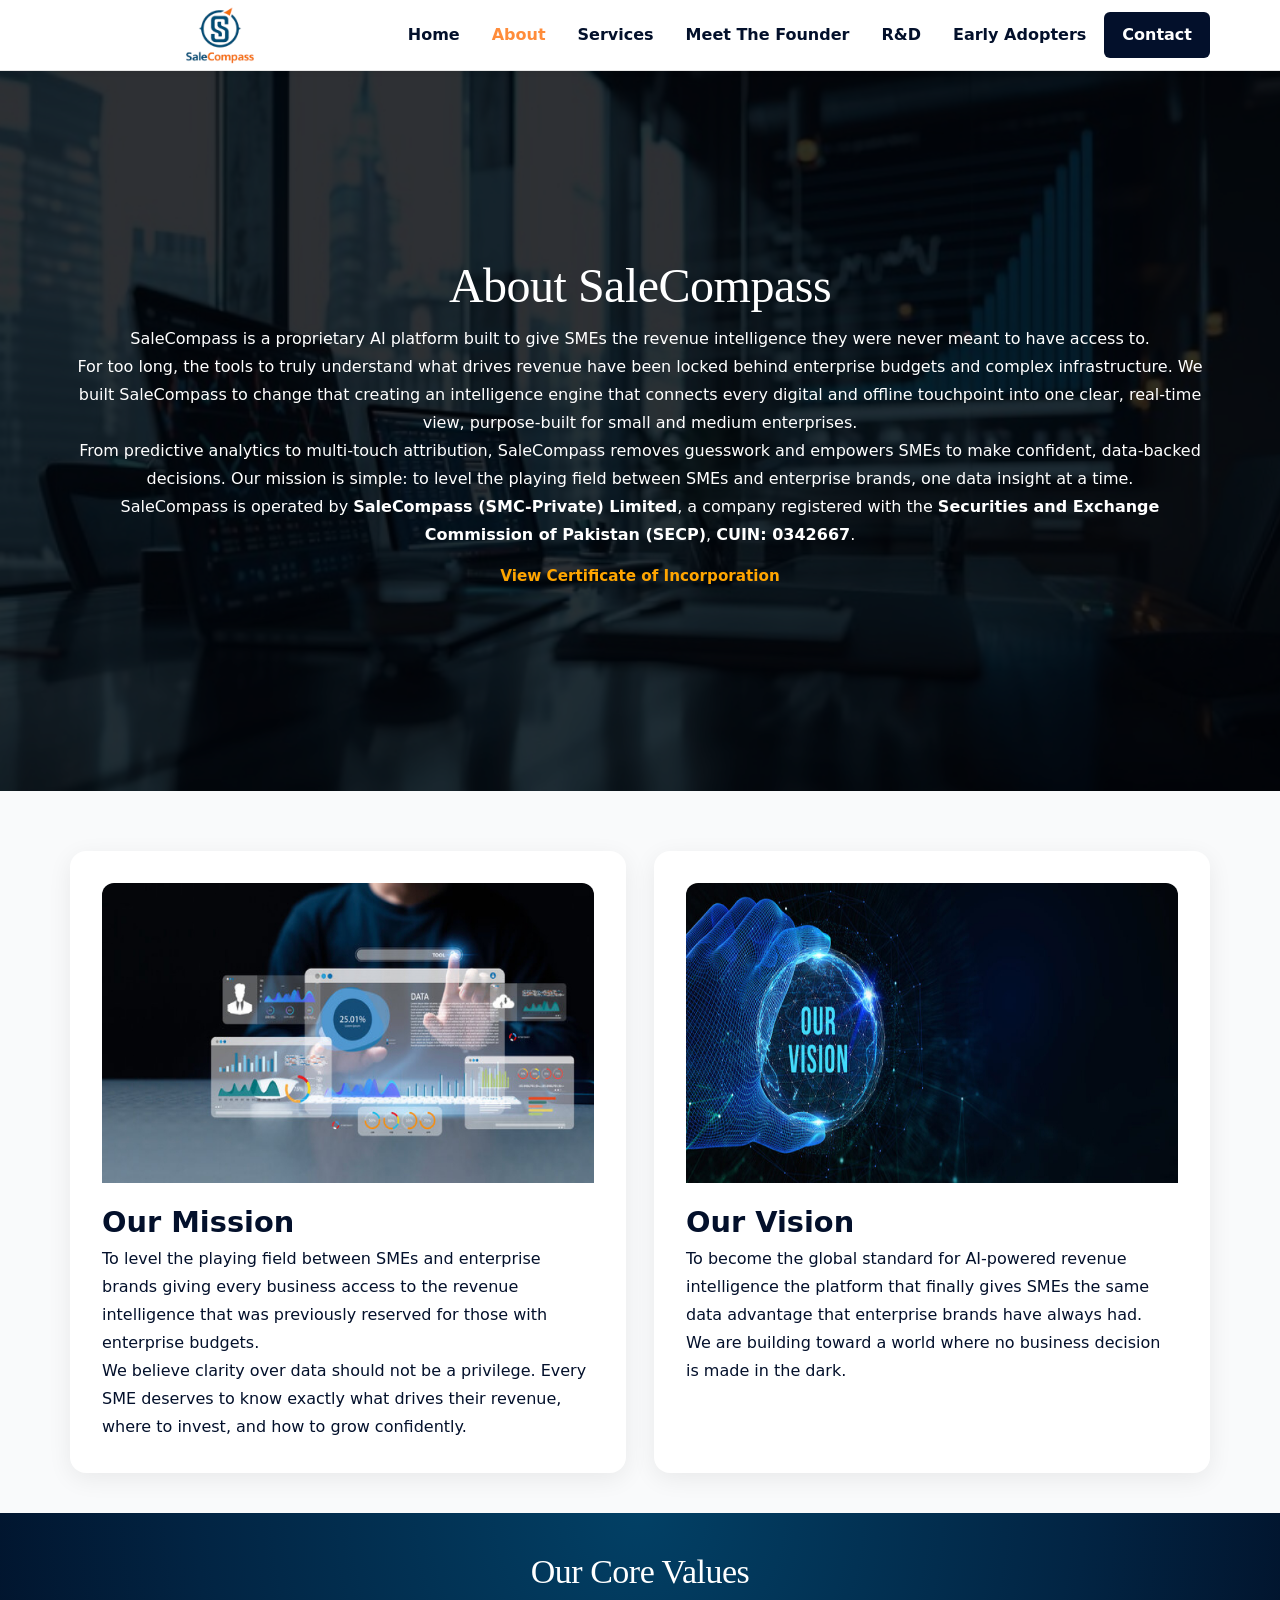
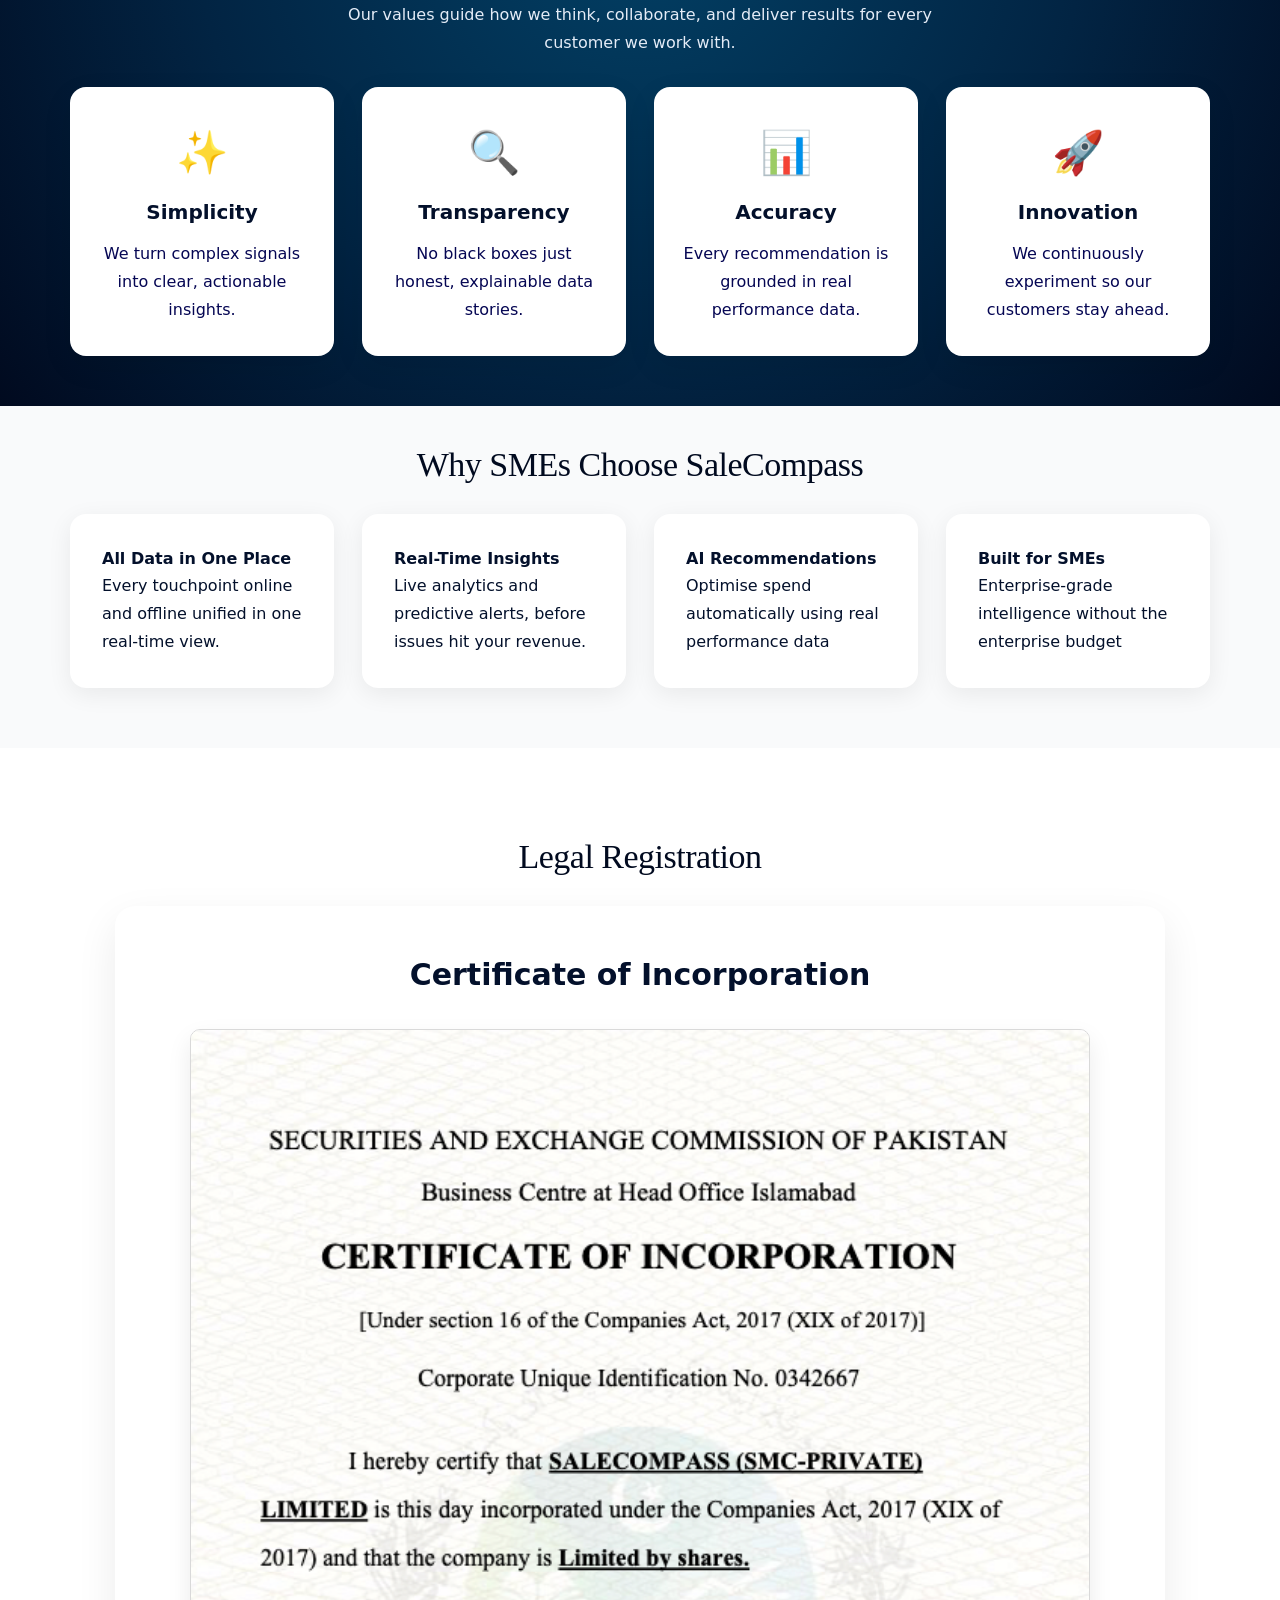
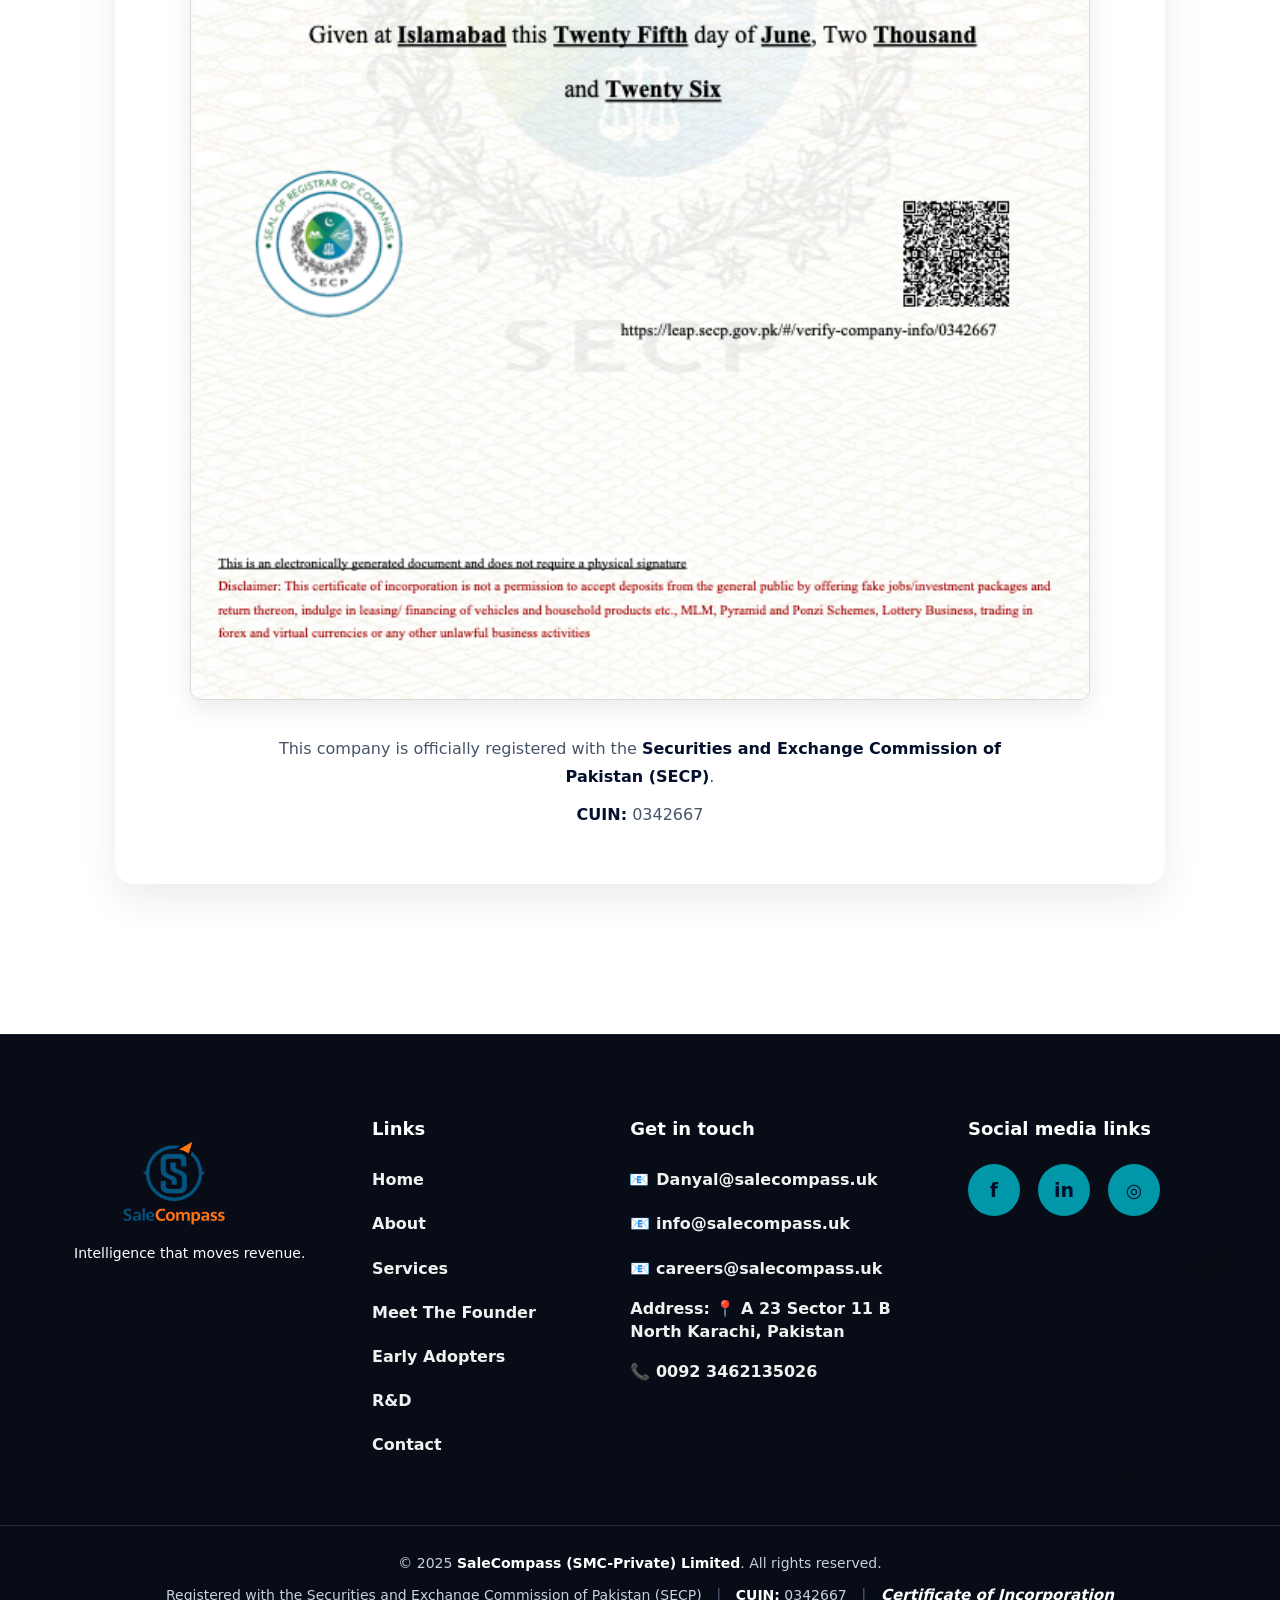
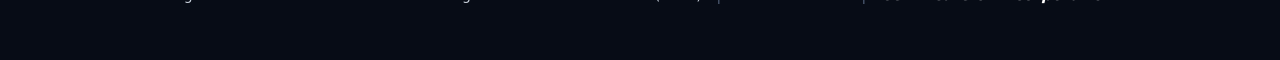
==== about.html @ 8de41f3c "Update about.html" ====
<!doctype html>
<html lang="en">
<head>
  <meta charset="utf-8" />
  <meta name="viewport" content="width=device-width, initial-scale=1" />
  <title>About | SaleCompass</title>
  <link rel="icon" type="image/png" href="assets/img/logo.png">
  <link rel="stylesheet" href="assets/styles.css" />

  <style>
    body { overflow-x: hidden; background:white; }
    img { max-width:100%; display:block; }

    .container {
      max-width:1180px;
      margin:auto;
      padding:0 20px;
      box-sizing: border-box;
    }
    /* Reduce space above the mission and vision boxes on desktop */
.mission-vision-section {
  margin-top: 20px; /* Reduced margin */
}

.mission-vision-section .mission-box, 
.mission-vision-section .vision-box {
  padding-top: 10px; /* Adjust padding to reduce extra space */
}

/* On mobile (max-width: 768px) */
@media (max-width: 768px) {
  .mission-box {
    margin-top: 10px; /* Reduce space above mission box only on mobile */
  }
}


    /* =============================== HEADER =============================== */
    .site-header {
      padding:10px 0 !important;
      background:white;
      box-shadow:0 2px 6px rgba(0,0,0,0.05);
    }
    .logo img {
      height: 85px;
      width: auto;
      object-fit: contain;
      display: block;
      padding-top: 10%;
    }
    .site-header .nav {
      height: 50px;
      overflow: visible !important;
      align-items: center;
    }

    .nav {
      display:flex;
      justify-content:space-between;
      align-items:center;
    }

    .logo img {
      height:85px;
      object-fit:contain;
    }

    nav.menu a {
      padding:8px 14px;
      border-radius:6px;
      transition:.25s ease;
    }
    nav.menu a:hover {
      background:#ff8c3a;
      color:white !important;
    }

    nav.menu a.active {
      font-weight:700;
      color:#ff8c3a !important;
    }

    nav.menu a.btn.primary {
      background:#03102b;
      color:white !important;
      padding:10px 18px;
      border-radius:6px;
    }
    nav.menu a.btn.primary:hover {
      background:#ff8c3a !important;
    }

    /* =============================== HERO =============================== */
    .about-hero {
      position:relative;
      background:url("assets/img/about-bg.png") center/cover no-repeat;
      min-height:420px;
      display:flex;
      align-items:center;
      justify-content:center;
      text-align:center;
      color:white;
      height: 500px;
       height: 80vh;
    }

    .about-hero::before {
      content:"";
      position:absolute;
      inset:0;
      background:rgba(1,3,8,0.82);
    }

    .about-hero .container {
      position:relative;
      z-index:2;
    }

    .about-hero h1 {
      font-size:48px;
      font-weight:800;
      margin-bottom:12px;
      color:white !important;
    }

    .hero-subtext {
      font-size:20px;
      max-width:760px;
      margin:0 auto;
      line-height:1.6;
      color:white !important;
    }

    /* =============================== ABOUT - TWO COLUMN =============================== */
    .about-section {
      padding:80px 0;
     background:#010f23;
       color: #e4ecf7
    }

    .about-flex {
      display:flex;
      align-items:center;
      gap:40px;
    }

    .about-card {
      flex:0 0 48%;
     background:rgb(6, 1, 29);
      padding:32px;
      border-radius:16px;
      box-shadow:0 6px 25px rgba(0,0,0,0.07);
    }

    .about-photo {
      flex:0 0 52%;
    }
    .about-photo img {
      width:85%;
      margin:auto;
      border-radius:16px;
      box-shadow:0 6px 25px rgba(0,0,0,0.08);
    }

    @media(max-width:900px) {
      .about-flex {
        flex-direction:column;
        text-align:center;
      }
      .about-card, .about-photo {
        flex:100%;
      }
      .about-photo img {
        width:100%;
      }
    }

    /* =============================== GRID SECTIONS =============================== */
    .mv-section {
      padding:60px 0 40px;      /* bottom reduced to tighten space before Core Values */
      background:#f9fafb;
    }

    .values-section {
      padding:40px 0 50px;      /* reduced top spacing */
      background:radial-gradient(circle at top, #024065 0%, #022443 55%, #010a1f 100%);
      color:#ffffff;
    }

    .why-section {
      padding:40px 0 60px;      /* reduced top spacing */
      background:#f9fafb;
    }

    .mv-grid {
      display:grid;
      grid-template-columns:repeat(auto-fit,minmax(260px,1fr));
      gap:28px;
    }

    .mv-card {
      background:white;
      padding:32px;
      border-radius:16px;
      box-shadow:0 6px 25px rgba(0,0,0,0.07);
      transition:.3s ease;
      overflow:hidden;
    }

    .mv-card img {
      width:100%;
      border-radius:12px 12px 0 0;
      margin-bottom:16px;
      display:block;
      height:300px;
      width:600px

    }

    .mv-card:hover {
      transform:translateY(-6px);
      box-shadow:0 12px 30px rgba(0,0,0,0.12);
    }

    .center-title {
      font-size:34px;
      font-weight:800;
      text-align:center;
      color:#010a1f;
      margin-bottom:30px;
    }

    /* Core Values heading like screenshot */
    .values-section .center-title {
      color:#ffffff;
      margin-bottom:10px;
    }
    .values-subtitle {
      text-align:center;
      max-width:620px;
      margin:0 auto 30px;
      font-size:16px;
      line-height:1.6;
      color:#e4ecf7;
    }

    .values-grid, .why-grid {
      display:grid;
      grid-template-columns:repeat(4,1fr);
      gap:28px;
    }

    @media(max-width:1024px) {
      .values-grid, .why-grid { grid-template-columns:repeat(2,1fr); }
    }
    @media(max-width:600px) {
      .values-grid, .why-grid { grid-template-columns:1fr; }
    }

    .value-card,
    .why-card {
      border-radius:16px;
      padding:32px;
      box-shadow:0 6px 25px rgba(0,0,0,0.07);
      transition:0.3s ease;
    }

   /* ======================= CORE VALUES IMPROVEMENTS ======================= */
.value-card {
  background: #ffffff;
  text-align: center;
  border-radius: 16px;
  padding: 32px 24px;
  box-shadow: 0 10px 30px rgba(0, 0, 0, 0.08);
  transition: all 0.35s ease;
  cursor: default;
}

.value-card > div:first-child {
  font-size: 42px;
  margin-bottom: 10px;
}

.value-card h4 {
  font-size: 20px;
  margin-bottom: 12px;
  color: #03102b;
  font-weight: 700;
}

.value-card p {
  font-size: 15px;
  color: #050653;
  line-height: 1.6;
  margin: 0;
  opacity: 1; /* text now fully visible */
}

/* Hover effect similar to Salesloft style */
.value-card:hover {
  transform: translateY(-6px);
  background: linear-gradient(135deg, #ad6303 0%, #08012e 100%);
  box-shadow: 0 14px 35px rgba(0, 0, 0, 0.15);
}

.value-card:hover h4,
.value-card:hover p,
.value-card:hover div:first-child {
  color: #ffffff !important;
  opacity: 1 !important;
}

    /* ======================= WHY SECTION GRADIENT EFFECT ======================= */
    .why-card {
      background:white;
    }
    .why-card:hover {
      background:linear-gradient(135deg, #ad6303 0%,#08012e 100%);
      color:white !important;
      transform:translateY(-6px);
      box-shadow:0 12px 30px rgba(0,0,0,0.18);
    }
    .why-card:hover h4,
    .why-card:hover p {
      color:white !important;
    }

    /* ======================= FOOTER ======================= */
   @media (max-width: 768px) {

  /* Stack footer content */
  .footer-grid {
    display: flex !important;
    flex-direction: column !important;
    text-align: center !important;
    gap: 32px !important;
  }

  /* Center logo */
  .footer-grid .logo-img {
    margin: 0 auto !important;
  }

  /* Center small tagline */
  .footer-description {
    margin: 10px auto !important;
    text-align: center !important;
    max-width: 90% !important;
  }

  /* Center all sections */
  .footer-grid div {
    width: 100% !important;
    text-align: center !important;
  }

  /* Footer links vertical */
  .footer-links {
    text-align: center !important;
  }
  .footer-links li a {
    font-size: 18px !important;
    padding: 6px 0 !important;
  }

  /* “Get in touch” section */
  .footer-grid div:last-child ul li {
    font-size: 18px !important;
  }

  /* Hide huge watermark */
  .footer-watermark {
    display: none !important;
  }
}

   
    .logo-img {
      height: 120px !important;
      width: auto;
      object-fit: contain;
      display: block;
      margin-bottom: 6px;
    }
    /* === FIX FOOTER TAGLINE POSITION UNDER LOGO === */

    



   
    
    .logo img {
      height: 85px;
      width: auto;
      object-fit: contain;
      display: block;
      padding-top: 10%;
    }
    .site-header .nav {
      height: 50px;
      overflow: visible !important;
      align-items: center;
    }

    
    .logo img {
      height: 85px;
      width: auto;
      object-fit: contain;
      display: block;
      padding-top: 10%;
    }
    .site-header .nav {
      height: 50px;
      overflow: visible !important;
      align-items: center;
    }

    

    .tiny { text-align:center; color:#ff8c3a; margin-top:20px; }

    /* =============================== MOBILE & TABLET FIXES =============================== */
    @media (max-width: 900px) {
      .container {
        width: 100% !important;
        max-width: 100% !important;
        padding: 0 16px;
        margin-left: auto !important;
        margin-right: auto !important;
      }

      .site-header .nav {
        gap: 12px;
      }

      .hero {
        height: auto;
        min-height: 80vh;
        padding: 80px 0 40px;
        background-position: center;
      }

      .hero-content h1 {
        font-size: 30px;
      }

      .hero-content p {
        font-size: 16px;
      }

      .ps-grid {
        padding: 40px 0;
      }

      .ps-row-2 {
        grid-template-columns: 1fr;
      }

      .features-grid {
        grid-template-columns: 1fr;
        padding-bottom: 50px;
      }

      .who-grid {
        grid-template-columns:1fr;
      }

      .client-track {
        gap:40px;
      }

      .footer-watermark {
        position: relative;
        display: block;
        margin: 30px auto 0;
        height: 140px;
        opacity: 0.15;
      }
    }

    @media (max-width: 600px) {
      .hero-content h1 {
        font-size: 26px;
      }
      .hero-content p {
        font-size: 15px;
      }
      .hero-cta {
        flex-direction: column;
      }
      .hero-cta .btn {
        width: 100%;
        max-width: 260px;
        margin: 0 auto;
      }
    } 

    /* =============================== MOBILE FIXES =============================== */
    @media (max-width: 900px) {
      .container {
        width: 94% !important;
        margin: 0 auto !important;
        padding: 0 14px !important;
        overflow-x: hidden;
      }
      body {
        overflow-x: hidden !important;
      }
    }
    /* ===== GLOBAL FOOTER FIX FOR ALL PAGES ===== */

.site-footer {
  background: #070c16 !important;
  color: #ffffff !important;
  padding: 80px 0 45px !important;
  position: relative !important;
  overflow: hidden !important;
}

.site-footer .container {
  max-width: 1180px !important;
  margin: 0 auto !important;
  padding: 0 24px !important;
}

.footer-four-col,
.footer-grid,
.footer-fixed-grid {
  display: grid !important;
  grid-template-columns: 1.2fr 1fr 1.4fr 1.2fr !important;
  gap: 60px !important;
  align-items: start !important;
}

.site-footer h4 {
  color: #ffffff !important;
  font-size: 18px !important;
  font-weight: 800 !important;
  margin-bottom: 20px !important;
}

.logo-img {
  height: 95px !important;
  width: auto !important;
  margin-bottom: 18px !important;
}

.footer-description {
  color: #ffffff !important;
  font-size: 14px !important;
  line-height: 1.5 !important;
  margin: 0 !important;
  max-width: 260px !important;
}

.footer-links {
  list-style: none !important;
  padding: 0 !important;
  margin: 0 !important;
  display: flex !important;
  flex-direction: column !important;
  gap: 13px !important;
}

.footer-links li,
.footer-links a,
.footer-links span {
  color: #f1f1f1 !important;
  font-size: 16px !important;
  font-weight: 600 !important;
  line-height: 1.45 !important;
  text-decoration: none !important;
}

.footer-links a:hover {
  color: #ff8c3a !important;
}

.footer-social-col {
  text-align: left !important;
}

.footer-social-icons {
  display: flex !important;
  align-items: center !important;
  gap: 18px !important;
  margin-top: 18px !important;
}

.footer-social-icons a {
  width: 52px !important;
  height: 52px !important;
  border-radius: 50% !important;
  background: #0097a9 !important;
  color: #03102b !important;
  display: flex !important;
  align-items: center !important;
  justify-content: center !important;
  text-decoration: none !important;
  font-size: 19px !important;
  font-weight: 900 !important;
  transition: all 0.25s ease !important;
}

.footer-social-icons a:hover {
  background: #00bcd4 !important;
  transform: translateY(-3px) !important;
}

.footer-watermark {
  position: absolute !important;
  right: -20px !important;
  top: 50% !important;
  transform: translateY(-50%) !important;
  height: 260px !important;
  opacity: 0.06 !important;
  pointer-events: none !important;
}

.tiny {
  display: block !important;
  width: 100% !important;
  text-align: center !important;
  color: #ff8c3a !important;
  font-size: 16px !important;
  font-weight: 600 !important;
  margin: 55px auto 0 !important;
  padding-top: 25px !important;
  border-top: 1px solid rgba(255,255,255,0.08) !important;
}

/* Tablet */
@media (max-width: 1100px) {
  .footer-four-col,
  .footer-grid,
  .footer-fixed-grid {
    grid-template-columns: 1fr 1fr !important;
    gap: 45px !important;
  }
}

/* Mobile */
@media (max-width: 768px) {
  .site-footer {
    padding: 60px 0 35px !important;
  }

  .footer-four-col,
  .footer-grid,
  .footer-fixed-grid {
    grid-template-columns: 1fr !important;
    gap: 38px !important;
    text-align: center !important;
  }

  .footer-description {
    margin: 0 auto !important;
  }

  .footer-links {
    align-items: center !important;
  }

  .footer-social-col {
    text-align: center !important;
  }

  .footer-social-icons {
    justify-content: center !important;
  }

  .footer-watermark {
    display: none !important;
  }
}
    
/* ===== GLOBAL NAVBAR STYLE SAME AS INDEX PAGE ===== */

.site-header {
  padding: 10px 0 !important;
  background: #ffffff !important;
  box-shadow: 0 2px 6px rgba(0,0,0,0.05) !important;
  position: sticky !important;
  top: 0 !important;
  z-index: 999 !important;
}

.site-header .container {
  max-width: 1180px !important;
  margin: 0 auto !important;
  padding: 0 20px !important;
}

.site-header .nav,
.nav {
  display: flex !important;
  justify-content: space-between !important;
  align-items: center !important;
  height: 50px !important;
  overflow: visible !important;
}

.logo img {
  height: 85px !important;
  width: auto !important;
  object-fit: contain !important;
  display: block !important;
  padding-top: 10% !important;
}

nav.menu {
  display: flex !important;
  align-items: center !important;
  gap: 4px !important;
}

nav.menu a {
  color: #03102b !important;
  text-decoration: none !important;
  padding: 8px 14px !important;
  border-radius: 6px !important;
  font-size: 16px !important;
  font-weight: 600 !important;
  transition: 0.25s ease !important;
}

nav.menu a:hover {
  background: #ff8c3a !important;
  color: #ffffff !important;
}

nav.menu a.active {
  color: #ff8c3a !important;
  font-weight: 700 !important;
  background: transparent !important;
}

nav.menu a.active:hover {
  background: #ff8c3a !important;
  color: #ffffff !important;
}

nav.menu a.btn,
nav.menu a.btn.primary {
  background: #03102b !important;
  color: #ffffff !important;
  padding: 10px 18px !important;
  border-radius: 6px !important;
  font-weight: 700 !important;
}

nav.menu a.btn:hover,
nav.menu a.btn.primary:hover {
  background: #ff8c3a !important;
  color: #ffffff !important;
}

.menu-toggle {
  display: none !important;
  background: none !important;
  border: none !important;
  font-size: 24px !important;
  cursor: pointer !important;
  color: #03102b !important;
}

/* Mobile */
@media (max-width: 768px) {
  .menu-toggle {
    display: block !important;
  }

  nav.menu {
    display: none !important;
    flex-direction: column !important;
    align-items: center !important;
    gap: 8px !important;
    position: absolute !important;
    top: 70px !important;
    left: 0 !important;
    right: 0 !important;
    background: #ffffff !important;
    padding: 18px !important;
    box-shadow: 0 10px 30px rgba(0,0,0,0.12) !important;
    z-index: 998 !important;
  }

  nav.menu.open {
    display: flex !important;
  }

  nav.menu a {
    width: 100% !important;
    text-align: center !important;
  }
}
.site-footer .footer-links li a {
  display: inline-flex !important;
  align-items: center !important;
  gap: 8px !important;
}

.footer-contact-icon {
  display: inline-flex !important;
  align-items: center !important;
  justify-content: center !important;
  width: 18px !important;
  min-width: 18px !important;
}
.footer-description {
    margin-top: -18px !important;
    padding-top: 0 !important;
    line-height: 1.3 !important;
}

/* If still too low, reduce further */
.footer-grid > div:first-child {
    gap: 0 !important;
}

.logo-img {
    margin-bottom: -8px !important;
}
.logo-img {
  height: 150px !important;
  width: 200px !important;
  margin-bottom: 18px !important;
}

.footer-description {
  color: #ffffff !important;
  font-size: 14px !important;
  line-height: 1.5 !important;
  margin: 0 !important;
  max-width: 260px !important;
  margin-top:-40px !important;
}
.logo img {
  height: 130px !important;
  width: 300px !important;
  margin-bottom:20px !important;
}
nav.menu {
  display: flex !important;
  align-items: center !important;
  gap: 4px !important;
}

nav.menu a {
  color: #03102b !important;
  text-decoration: none !important;
  padding: 8px 14px !important;
  border-radius: 6px !important;
  font-size: 16px !important;
  font-weight: 600 !important;
  transition: 0.25s ease !important;
}

nav.menu a:hover {
  background: #ff8c3a !important;
  color: #ffffff !important;
}

nav.menu a.active {
  color: #ff8c3a !important;
  font-weight: 700 !important;
  background: transparent !important;
}

nav.menu a.active:hover {
  background: #ff8c3a !important;
  color: #ffffff !important;
}

nav.menu a.btn,
nav.menu a.btn.primary {
  background: #03102b !important;
  color: #ffffff !important;
  padding: 10px 18px !important;
  border-radius: 6px !important;
  font-weight: 700 !important;
}

nav.menu a.btn:hover,
nav.menu a.btn.primary:hover {
  background: #ff8c3a !important;
  color: #ffffff !important;
}
/* ===== FINAL MOBILE HEADER FIX ===== */

@media (max-width: 900px) {
  .site-header {
    padding: 10px 0 !important;
  }

  .site-header .nav {
    height: 76px !important;
    display: flex !important;
    justify-content: space-between !important;
    align-items: center !important;
    margin-left: 0 !important;
  }
  .logo img {
  height: 130px !important;
  width: 300px !important;
  margin-bottom:20px !important;
}

  .site-header .logo,
  .site-header .header-brand {
    margin-left: 12px !important;
    margin-right: auto !important;
    align-items: flex-start !important;
    text-align: left !important;
  }

  .site-header .logo img,
  .site-header .header-brand img {
    max-height: 58px !important;
    width: auto !important;
    margin: 0 !important;
    padding: 0 !important;
  }

  .header-tagline {
    font-size: 8px !important;
    margin-top: -4px !important;
    text-align: left !important;
  }

  .menu-toggle {
    display: block !important;
    visibility: visible !important;
    opacity: 1 !important;
    position: relative !important;
    z-index: 100000 !important;
    margin-left: auto !important;
    margin-right: 18px !important;
    background: transparent !important;
    color: #03102b !important;
    font-size: 30px !important;
    cursor: pointer !important;
  }

  .site-header nav.menu {
    display: none !important;
  }

  .site-header nav.menu.open {
    display: flex !important;
    flex-direction: column !important;
    position: absolute !important;
    top: 96px !important;
    left: 0 !important;
    right: 0 !important;
    background: #ffffff !important;
    padding: 22px 18px !important;
    gap: 18px !important;
    z-index: 99999 !important;
    box-shadow: 0 12px 28px rgba(0,0,0,0.12) !important;
  }
  .logo img {
  height: 150px !important;
  width: 600px !important;
  margin-bottom:20px !important;
}
}
/* Mobile logo size fix */

@media (max-width: 900px) {
  .site-header .logo img,
  .site-header .header-brand img {
    max-height: none !important;
    height: 85px !important;
    width: auto !important;
    margin: 0 !important;
    padding: 0 !important;
    object-fit: contain !important;
  }

  .site-header .logo,
  .site-header .header-brand {
    margin-left: 18px !important;
  }

  .site-header .nav {
    height: 65px !important;
  }

  .menu-toggle {
    margin-right: 24px !important;
  }
}
    @media (max-width: 768px) {
  .about-hero {
    min-height: auto !important;
    padding: 70px 20px 80px !important;
    background-position: center !important;
  }

  .about-hero h1 {
    font-size: 48px !important;
    line-height: 1.05 !important;
    margin-bottom: 24px !important;
    text-align: center !important;
  }

  .about-hero p {
    font-size: 17px !important;
    line-height: 1.55 !important;
    font-weight: 500 !important;
    max-width: 100% !important;
    text-align: center !important;
  }

  .about-hero .container {
    padding: 0 18px !important;
  }
}
@media (max-width: 768px) {
  .about-hero {
    min-height: auto !important;
    padding: 120px 20px 80px !important;
    background-position: center top !important;
  }

  .about-hero h1 {
    font-size: 42px !important;
    line-height: 1.1 !important;
    margin-bottom: 28px !important;
    text-align: center !important;
  }

  .about-hero p {
    font-size: 16px !important;
    line-height: 1.65 !important;
    font-weight: 500 !important;
    max-width: 100% !important;
    text-align: center !important;
  }

  .about-hero .container {
    padding-top: 40px !important;
  }
}
    /* ===== ABOUT PAGE MOBILE HERO FIX ===== */

@media (max-width: 768px) {
  .about-hero {
    height: auto !important;
    min-height: auto !important;
    padding: 70px 18px 80px !important;
    display: flex !important;
    align-items: center !important;
    background-position: center !important;
  }

  .about-hero .container {
    width: 100% !important;
    max-width: 100% !important;
    padding: 0 18px !important;
  }

  .about-hero h1 {
    font-size: 34px !important;
    line-height: 1.12 !important;
    margin: 0 0 18px !important;
    text-align: center !important;
  }

  .about-hero .hero-subtext,
  .about-hero p {
    font-size: 17px !important;
    line-height: 1.55 !important;
    font-weight: 600 !important;
    text-align: center !important;
    max-width: 100% !important;
    margin: 0 auto !important;
  }
}

@media (max-width: 430px) {
  .about-hero {
    padding: 55px 14px 70px !important;
  }

  .about-hero h1 {
    font-size: 30px !important;
  }

  .about-hero .hero-subtext,
  .about-hero p {
    font-size: 15.5px !important;
    line-height: 1.5 !important;
  }
}
/* ================= LEGAL REGISTRATION ================= */

.legal-registration-section{
    padding:90px 0;
    background:#ffffff;
}

.legal-card{
    max-width:1050px;
    margin:0 auto;
    background:#fff;
    border-radius:20px;
    padding:45px;
    box-shadow:0 15px 40px rgba(0,0,0,.08);
    text-align:center;
}

.legal-card h3{
    font-size:30px;
    color:#03102b;
    margin-bottom:30px;
    font-weight:700;
}

.certificate-wrapper{
    margin-bottom:35px;
}

.certificate-wrapper img{
    width:100%;
    max-width:900px;
    height:auto;
    display:block;
    margin:0 auto;
    border:1px solid #d9d9d9;
    border-radius:10px;
    box-shadow:0 10px 25px rgba(0,0,0,.08);

    /* IMPORTANT: keeps full certificate including QR code */
    object-fit:contain;
}

.legal-text{
    max-width:760px;
    margin:0 auto;
}

.legal-text p{
    font-size:18px;
    line-height:1.8;
    color:#475569;
    margin:10px 0;
}

.legal-text strong{
    color:#03102b;
}

@media (max-width:768px){

    .legal-registration-section{
        padding:60px 0;
    }

    .legal-card{
        padding:25px 18px;
    }

    .legal-card h3{
        font-size:24px;
    }

    .legal-text p{
        font-size:16px;
    }

    .certificate-wrapper img{
        width:100%;
        border-radius:8px;
    }
}
/*==============================
  ABOUT COMPANY SECTION
==============================*/

.about-company-section{
    padding:80px 0;
    background:#f8fafc;
}

.about-company-card{
    max-width:900px;
    margin:0 auto;
    background:#ffffff;
    padding:55px;
    border-radius:26px;
    text-align:center;
    box-shadow:0 18px 50px rgba(3,16,43,.08);
    border:1px solid rgba(3,16,43,.06);
}

.about-badge{
    display:inline-block;
    background:#03102b;
    color:#ffffff;
    padding:8px 18px;
    border-radius:50px;
    font-size:13px;
    font-weight:700;
    letter-spacing:1.5px;
    margin-bottom:22px;
}

.about-company-card h2{
    font-family:"DM Serif Display",serif;
    font-size:42px;
    color:#03102b;
    margin-bottom:24px;
}

.about-company-card p{
    font-size:18px;
    line-height:1.9;
    color:#475569;
    max-width:700px;
    margin:0 auto 35px;
}

.about-company-card strong{
    color:#03102b;
}

.certificate-btn{
    display:inline-flex;
    align-items:center;
    justify-content:center;
    padding:15px 34px;
    
    color:#FFA500;
    text-decoration:none;
    font-weight:700;
    border-radius:10px;
    transition:.3s ease;
}



@media(max-width:768px){

    .about-company-section{
        padding:60px 0;
    }

    .about-company-card{
        padding:35px 24px;
        border-radius:20px;
    }

    .about-company-card h2{
        font-size:32px;
    }

    .about-company-card p{
        font-size:16px;
        line-height:1.8;
    }

    .certificate-btn{
        width:100%;
        padding:15px;
    }
}
  </style>
</head>

<body>

<!-- ======================== HEADER ======================== -->
<header class="site-header">
  <div class="container nav">
    <a class="logo" href="index.html"><img src="assets/img/logo.png"></a>
    <button class="menu-toggle" aria-expanded="false">☰</button>
    <nav class="menu">
      <a href="index.html">Home</a>
      <a class="active" href="about.html">About</a>
      <a href="services.html">Services</a>
      <a href="MeetFounder.html">Meet The Founder</a>
      
      <a href="research.html">R&amp;D</a>
       <a href="early-adopters.html">Early Adopters</a>
      <a class="btn primary" href="contact.html">Contact</a>
    </nav>
  </div>
</header>

<!-- ======================== HERO ======================== -->
<section class="about-hero">
  <div class="container">
    <h1>About SaleCompass</h1>
    <p class="hero-subtext">
       <p>SaleCompass is a proprietary AI platform built to give SMEs the revenue intelligence they were never meant to have access to.</p>
      <p>For too long, the tools to truly understand what drives revenue have been locked behind enterprise budgets and complex infrastructure. We built SaleCompass to change that creating an intelligence engine that connects every digital and offline touchpoint into one clear, real-time view, purpose-built for small and medium enterprises.</p>
      <p>From predictive analytics to multi-touch attribution, SaleCompass removes guesswork and empowers SMEs to make confident, data-backed decisions. Our mission is simple: to level the playing field between SMEs and enterprise brands, one data insight at a time.</p>
       <p>
        SaleCompass is operated by
        <strong>SaleCompass (SMC-Private) Limited</strong>, a company
        registered with the
        <strong>Securities and Exchange Commission of Pakistan (SECP)</strong>,
        <strong>CUIN: 0342667</strong>.
      </p>

      <a href="assets/img/documents/Certificate-of-Incorporation.pdf"
         target="_blank"
         rel="noopener noreferrer"
         class="certificate-btn">
        View Certificate of Incorporation
      </a>
    </p>
  </div>
</section>

<main>
 

    </div>

  </div>
</section>
  



<!-- ======================== MISSION / VISION ======================== -->
<section class="mv-section">
  
  <div class="container mv-grid">

    <div class="mv-card">
      <img src="assets/img/Our mission.jpg" alt="Our Mission">
      <h3>Our Mission</h3>
      <p>To level the playing field between SMEs and enterprise brands giving every business access to the revenue intelligence that was previously reserved for those with enterprise budgets.</p>
      <p class="hidden-text">We believe clarity over data should not be a privilege. Every SME deserves to know exactly what drives their revenue, where to invest, and how to grow confidently.</p>
      
    </div>

    <div class="mv-card">
      <img src="assets/img/Our vision.jpg" alt="Our Vision">
      <h3>Our Vision</h3>
      <p>To become the global standard for AI-powered revenue intelligence the platform that finally gives SMEs the same data advantage that enterprise brands have always had.</p>
      <p class="hidden-text">We are building toward a world where no business decision is made in the dark.</p>

    </div>

  </div>
</section>

<!-- ======================== VALUES ======================== -->
<section class="values-section">
  <div class="container">
    <h2 class="center-title">Our Core Values</h2>
    <p class="values-subtitle">
      Our values guide how we think, collaborate, and deliver results for every customer we work with.
    </p>

    <div class="values-grid">
      <div class="value-card">
        <div>✨</div>
        <h4>Simplicity</h4>
        <p>We turn complex signals into clear, actionable insights.</p>
      </div>

      <div class="value-card">
        <div>🔍</div>
        <h4>Transparency</h4>
        <p>No black boxes just honest, explainable data stories.</p>
      </div>

      <div class="value-card">
        <div>📊</div>
        <h4>Accuracy</h4>
        <p>Every recommendation is grounded in real performance data.</p>
      </div>

      <div class="value-card">
        <div>🚀</div>
        <h4>Innovation</h4>
        <p>We continuously experiment so our customers stay ahead.</p>
      </div>
    </div>
  </div>
</section>

<!-- ======================== WHY US ======================== -->
<section class="why-section">
  <div class="container">
    <h2 class="center-title">Why SMEs Choose SaleCompass</h2>

    <div class="why-grid">
      <div class="why-card">
        <h4>All Data in One Place</h4>
        <p>Every touchpoint  online and offline  unified in one real-time view.</p>
      </div>

      <div class="why-card">
        <h4>Real-Time Insights</h4>
        <p>Live analytics and predictive alerts, before issues hit your revenue.</p>
      </div>

      <div class="why-card">
        <h4>AI Recommendations</h4>
        <p>Optimise spend automatically using real performance data</p>
      </div>

      <div class="why-card">
        <h4>Built for SMEs</h4>
        <p>Enterprise-grade intelligence without the enterprise budget</p>
      </div>
    </div>
  </div>
</section>
<!-- ======================== LEGAL REGISTRATION ======================== -->
<section class="legal-registration-section">
  <div class="container">

    <h2 class="center-title">Legal Registration</h2>

    <div class="legal-card">

      <h3>Certificate of Incorporation</h3>

      <div class="certificate-wrapper">
        <img src="assets/img/Incorporation Letter for 20260618_44753177 (3).png"
             alt="Certificate of Incorporation">
      </div>

      <div class="legal-text">
        <p>
          This company is officially registered with the
          <strong>Securities and Exchange Commission of Pakistan (SECP)</strong>.
        </p>

        <p><strong>CUIN:</strong> 0342667</p>
      </div>

    </div>

  </div>
</section>

</main>

<footer class="site-footer fade-up">
  <div class="container footer-grid footer-four-col">

    <div>
      <img src="assets/img/logo.png" class="logo-img" alt="SaleCompass Logo">
      <p class="footer-description">Intelligence that moves revenue.</p>
    </div>

    <div>
      <h4>Links</h4>
      <ul class="footer-links">
        <li><a href="index.html">Home</a></li>
        <li><a href="about.html">About</a></li>
        <li><a href="services.html">Services</a></li>
        <li><a href="MeetFounder.html">Meet The Founder</a></li>
        <li><a href="early-adopters.html">Early Adopters</a></li>
        <li><a href="research.html">R&amp;D</a></li>
        <li><a href="contact.html">Contact</a></li>
      </ul>
    </div>

    <div>
      <h4>Get in touch</h4>
      <ul class="footer-links">
<li>
  <a href="mailto:Danyal@salecompass.uk">
    <span class="footer-contact-icon">📧</span>
    <span>Danyal@salecompass.uk</span>
  </a>
</li>        <li><a href="mailto:info@salecompass.uk">📧 info@salecompass.uk</a></li>
        <li><a href="mailto:careers@salecompass.uk">📧 careers@salecompass.uk</a></li>
           <li><strong>Address:</strong> 📍 A 23 Sector 11 B North Karachi, Pakistan</li>
        <li><a href="tel:+923462135026">📞 0092 3462135026</a></li>
       
      </ul>
    </div>

    <div class="footer-social-col">
      <h4>Social media links</h4>

      <div class="footer-social-icons">
        <a href="https://www.facebook.com/people/SaleCompass/61585621962023/" target="_blank" rel="noopener" aria-label="Facebook">f</a>
        <a href="https://www.linkedin.com/company/salecompass/" target="_blank" rel="noopener" aria-label="LinkedIn">in</a>
        <a href="https://www.instagram.com/salecompassuk?igsh=OHVqbHhtbWtpOW5z" target="_blank" rel="noopener" aria-label="Instagram">◎</a>
      </div>
    </div>

  </div>

  <img src="assets/img/salecompass logo.png" class="footer-watermark" alt="">

<div class="footer-bottom">
  <p>
    © 2025 <strong>SaleCompass (SMC-Private) Limited</strong>. All rights reserved.
  </p>

 <p>
  Registered with the Securities and Exchange Commission of Pakistan (SECP)
  <span class="divider">|</span>

  <strong>CUIN:</strong> 0342667

  <span class="divider">|</span>

  <a href="assets/img/documents/Certificate-of-Incorporation.pdf"
     target="_blank"
     rel="noopener noreferrer"
     class="footer-certificate-link">
    <strong><em>Certificate of Incorporation</em></strong>
  </a>
</p>
</div>
</footer>

<!-- JS -->
<script>
document.addEventListener("DOMContentLoaded", () => {
  const btn = document.querySelector(".menu-toggle");
  const menu = document.querySelector(".menu");
  const y = document.getElementById("year");

  if (y) y.textContent = new Date().getFullYear();

  if (btn && menu) {
    btn.addEventListener("click", () => {
      const expanded = btn.getAttribute("aria-expanded") === "true";
      btn.setAttribute("aria-expanded", !expanded);
      menu.classList.toggle("open");
    });
  }
});
</script>

</body>
</html>
---- assets/styles.css ----
* {
  margin: 0;
  padding: 0;
  box-sizing: border-box;
}

body {
  font-family: system-ui, -apple-system, Segoe UI, Roboto, Helvetica, Arial, sans-serif;
  background: #ffffff;
  color: #1a1a1a;
  line-height: 1.6;
}

img { max-width: 100%; display: block; }

/* GLOBAL CONTAINER (CENTERED ALWAYS) */
.container {
  width: 92%;
  max-width: 1180px !important; 
  margin-left: auto !important;
  margin-right: auto !important;
}

/* =========================================
   HEADER
========================================= */
.site-header {
  background: #fff;
  border-bottom: 1px solid #e5e5e5;
  position: sticky !important;
  top: 0;
  z-index: 1000;
}

.nav {
  display: flex;
  align-items: center;
  justify-content: space-between;
  padding: 14px 0;
}

.logo img {
  height: 130px !important;
  width: 300px !important;
  margin-bottom:20px !important;
}

/* MENU */
.menu {
  display: flex;
  align-items: center;
  gap: 22px;
  transition: all .3s ease;
}

.menu a {
  text-decoration: none;
  color: #1a1a1a;
  font-size: 15px;
  font-weight: 500;
}

.menu a.active { color: #06172b; }

.btn.primary {
  background: #06172b;
  color: #fff !important;
  padding: 10px 18px;
  border-radius: 6px;
  font-weight: 600;
}

.btn.outline {
  border: 2px solid #06172b;
  color: #e6ebf0;
  padding: 10px 18px;
  border-radius: 6px;
  font-weight: 600;
}

/* =========================================
   MOBILE MENU — FIXED  
========================================= */
.menu-toggle {
  display: none;
  font-size: 28px;
  background: none;
  border: none;
  cursor: pointer;
}

@media (max-width: 800px) {
  .menu-toggle { display: block; }

  .menu {
    position: absolute;
    top: 60px;
    right: 0;
    width: 100%;
    flex-direction: column;
    gap: 12px;
    background: #ffffff;
    padding: 20px 0;
    display: none; /* default closed */
    border-bottom: 1px solid #e5e5e5;
  }

  .menu.open {
    display: flex !important;
  }
}

/* =========================================
   HERO
========================================= */
.hero {
  padding: 60px 0;
}

.hero .container {
  display: flex;
  align-items: center;
  gap: 40px;
}

.hero-text h1 {
  font-size: 38px;
  font-weight: 800;
}

.lead { margin-top: 10px; font-size: 18px; color: #444; }

.cta { margin-top: 22px; display: flex; gap: 12px; }

@media (max-width: 800px) {
  .hero .container { flex-direction: column; text-align: center; }
  .cta { justify-content: center; }
}

/* =========================================
   PROBLEM SECTION
========================================= */
.problem-section {
  padding: 60px 0 30px;
}

.problem-section h2 {
  font-size: 32px;
  font-weight: 800;
  margin-bottom: 14px;
}

.problem-section p.intro {
  font-size: 18px;
  margin-bottom: 18px;
  color: #444;
}

.problem-list {
  margin-top: 14px;
  margin-bottom: 30px;
}

.problem-list li {
  margin-bottom: 10px;
  font-size: 17px;
}

.solution-box {
  background: #f7f9ff;
  border-left: 6px solid #0077ff;
  padding: 22px;
  border-radius: 10px;
  margin-top: 20px;
}

.solution-box h3 {
  font-size: 24px;
  margin-bottom: 12px;
}

/* =========================================
   CORE FEATURES
========================================= */
.core-features {
  padding: 60px 0;
}

.core-title {
  font-size: 32px;
  font-weight: 800;
  text-align: center;
  margin-bottom: 30px;
}

.feature-grid {
  display: grid;
  grid-template-columns: repeat(auto-fit, minmax(260px, 1fr));
  gap: 28px;
}

.feature-card {
  background: #ffffff;
  border: 1px solid #e6e6e6;
  border-radius: 14px;
  padding: 22px;
  text-align: left;
  transition: 0.25s ease;
}

.feature-card:hover {
  transform: translateY(-4px);
  box-shadow: 0 6px 22px rgba(0,0,0,0.07);
}

/* =========================================
   FOOTER — FIXED SPACING
========================================= */
.site-footer {
  background: #082263 !important;
  padding: 70px 0 40px !important; /* ADDED SPACING */
  border-top: 1px solid #111827;
  margin-top: 60px !important;
  color: #e5e7eb;
  position: relative;
  z-index: 1;
}

footer.site-footer .container {
  padding-bottom: 30px !important;
}

.footer-grid {
  display: grid;
  grid-template-columns: repeat(auto-fit, minmax(180px, 1fr));
  gap: 32px;
}

.site-footer .logo-img {
  height: 48px;
  width: auto;
  filter: brightness(1.1);
}

.footer-links {
  list-style: none;
  margin-top: 12px;
}

.footer-links li a {
  display: block;
  padding: 4px 0;
  color: #d1d5db;
  text-decoration: none;
  font-size: 15px;
}

.footer-links li a:hover { color: #ffffff; }

.tiny {
  font-size: 14px;
  color: #9ca3af;
  text-align: center;
  margin-top: 25px;
}

/* =========================================
   ABOUT PAGE
========================================= */
.about-hero {
  background: #f8f9fb;
  padding: 80px 0;
  text-align: center;
}

.about-hero h1 {
  font-size: 42px;
  font-weight: 800;
  margin-bottom: 14px;
}

.about-hero .hero-subtext {
  font-size: 18px;
  color: #555;
  max-width: 700px;
  margin: 0 auto;
  line-height: 1.7;
}

/* =========================================
   ANIMATIONS — FIX
========================================= */
.fade-up,
.slide-in-left,
.slide-in-right,
.scale-up {
  opacity: 1 !important;
  transform: none !important;
}

/* =========================================
   RESEARCH HERO — FIX
========================================= */
.page-hero {
  background-size: cover;
  background-position: center;
  background-repeat: no-repeat;
  padding: 90px 0;
  color: #fff;
  position: relative;
}

.page-hero::before {
  content: "";
  position: absolute;
  inset: 0;
  background: rgba(0, 32, 82, 0.55);
  z-index: -1;
}
/* ===== PRICING PLANS ROW ISSUE ===== */
.pricing-container {
  display: flex;
  flex-wrap: nowrap;
  justify-content: center;
  align-items: stretch;
  gap: 24px;
}

.pricing-card {
  flex: 1 1 300px;
  max-width: 360px;
  min-width: 280px;
}

/* fallback for smaller laptops */
@media (max-width: 1200px) {
  .pricing-container {
    flex-wrap: wrap;
  }
}

/* ===== FOUNDER BOX TEXT OVERFLOW ===== */
.founder-container {
  display: flex;
  align-items: flex-start;
  gap: 24px;
}

.founder-text {
  max-width: 100%;
  overflow-wrap: break-word;
  word-wrap: break-word;
  word-break: break-word;
}

.founder-text p {
  line-height: 1.6;
}

/* prevent text spilling outside */
.founder-card {
  overflow: hidden;
}

/* stack cleanly on smaller laptops */
@media (max-width: 1100px) {
  .founder-container {
    flex-direction: column;
  }
}

/* ===== EMAIL ICON NOT ALIGNING BEHIND TEXT ===== */
.contact-item {
  display: flex;
  align-items: center;
  gap: 10px;
}

.contact-item img,
.contact-item svg {
  flex-shrink: 0;
}

.contact-item span,
.contact-item a {
  white-space: nowrap;
}

/* ===== GENERAL LAPTOP SAFETY NET ===== */
@media (max-width: 1366px) {
  .container,
  .section,
  .pricing-container,
  .founder-card {
    padding-left: 20px;
    padding-right: 20px;
  }
}
/* =========================
   GLOBAL RESPONSIVE BASE
   ========================= */

/* Box model + overflow safety */
*,
*::before,
*::after {
  box-sizing: border-box;
}

html {
  font-size: 16px;
}

body {
  margin: 0;
  padding: 0;
  overflow-x: hidden;
  line-height: 1.6;
}

/* Media elements */
img,
video,
svg {
  max-width: 100%;
  height: auto;
  display: block;
}

/* Typography scaling */
h1 { font-size: clamp(2rem, 4vw, 3rem); }
h2 { font-size: clamp(1.6rem, 3vw, 2.4rem); }
h3 { font-size: clamp(1.3rem, 2.5vw, 1.8rem); }
p,
li,
a,
span {
  font-size: clamp(0.95rem, 1.1vw, 1.05rem);
}

/* Containers */
.container {
  width: 100%;
  max-width: 1200px;
  padding: 0 20px;
  margin: 0 auto;
}

/* =========================
   FLEX & GRID DEFAULTS
   ========================= */

.flex {
  display: flex;
  gap: 24px;
}

.grid {
  display: grid;
  gap: 24px;
}

/* =========================
   PRICING SECTION
   ========================= */

.pricing-container {
  display: flex;
  flex-wrap: wrap;
  justify-content: center;
  gap: 24px;
   
}

.pricing-card {
  flex: 1 1 300px;
  max-width: 360px;
  min-width: 280px;
  margin-left:25px;
}

/* =========================
   FOUNDER SECTION
   ========================= */

.founder-card {
  overflow: hidden;
}

.founder-container {
  display: flex;
  align-items: flex-start;
  gap: 24px;
}

.founder-text {
  overflow-wrap: break-word;
  word-break: break-word;
}

/* =========================
   CONTACT / FOOTER
   ========================= */

.contact-item {
  display: flex;
  align-items: center;
  gap: 10px;
}

.contact-item img,
.contact-item svg {
  flex-shrink: 0;
}

.contact-item span,
.contact-item a {
  white-space: nowrap;
}

/* =========================
   BREAKPOINTS
   ========================= */

/* Large laptops (≤1366px) */
@media (max-width: 1366px) {
  .container {
    max-width: 1100px;
  }
}

/* Small laptops / tablets landscape */
@media (max-width: 1200px) {
  .founder-container {
    flex-direction: column;
  }

  .pricing-container {
    justify-content: center;
  }
}

/* Tablets */
@media (max-width: 992px) {
  .flex {
    flex-direction: column;
  }

  .grid {
    grid-template-columns: 1fr;
  }
}

/* Mobile */
@media (max-width: 768px) {
  html {
    font-size: 15px;
  }

  .container {
    padding: 0 16px;
  }

  .contact-item {
    justify-content: flex-start;
  }
}

/* Small mobile */
@media (max-width: 480px) {
  html {
    font-size: 14px;
  }

  h1 { font-size: 1.8rem; }
  h2 { font-size: 1.4rem; }
  h3 { font-size: 1.2rem; }
}

/* =========================
   LAST-RESORT SAFETY
   ========================= */

/* Prevent layout breaking on weird screens */
section,
div {
  max-width: 100%;
}

.footer-social-icons {
  display: flex;
  align-items: center;
  gap: 18px;
  margin-top: 18px;
}

.footer-social-icons a {
  width: 46px;
  height: 46px;
  border-radius: 50%;
  background: #008fa3;
  color: #03102b !important;
  display: flex;
  align-items: center;
  justify-content: center;
  text-decoration: none !important;
  font-size: 18px;
  font-weight: 800;
  transition: all 0.25s ease;
}

.footer-social-icons a:hover {
  background: #00b7cf;
  transform: translateY(-3px);
}

@media (max-width: 768px) {
  .footer-social-icons {
    justify-content: center;
  }
}
/* ===== GLOBAL FOOTER FIX FOR ALL PAGES ===== */

.site-footer {
  background: #070c16 !important;
  color: #ffffff !important;
  padding: 80px 0 45px !important;
  position: relative !important;
  overflow: hidden !important;
}

.site-footer .container {
  max-width: 1180px !important;
  margin: 0 auto !important;
  padding: 0 24px !important;
}

.footer-four-col,
.footer-grid,
.footer-fixed-grid {
  display: grid !important;
  grid-template-columns: 1.2fr 1fr 1.4fr 1.2fr !important;
  gap: 60px !important;
  align-items: start !important;
}

.site-footer h4 {
  color: #ffffff !important;
  font-size: 18px !important;
  font-weight: 800 !important;
  margin-bottom: 20px !important;
}

.logo-img {
  height: 150px !important;
  width: 200px !important;
  margin-bottom: 18px !important;
}

.footer-description {
  color: #ffffff !important;
  font-size: 14px !important;
  line-height: 1.5 !important;
  margin: 0 !important;
  max-width: 260px !important;
  margin-top:-40px !important;
}

.footer-links {
  list-style: none !important;
  padding: 0 !important;
  margin: 0 !important;
  display: flex !important;
  flex-direction: column !important;
  gap: 13px !important;
}

.footer-links li,
.footer-links a,
.footer-links span {
  color: #f1f1f1 !important;
  font-size: 16px !important;
  font-weight: 600 !important;
  line-height: 1.45 !important;
  text-decoration: none !important;
}

.footer-links a:hover {
  color: #ff8c3a !important;
}

.footer-social-col {
  text-align: left !important;
}

.footer-social-icons {
  display: flex !important;
  align-items: center !important;
  gap: 18px !important;
  margin-top: 18px !important;
}

.footer-social-icons a {
  width: 52px !important;
  height: 52px !important;
  border-radius: 50% !important;
  background: #0097a9 !important;
  color: #03102b !important;
  display: flex !important;
  align-items: center !important;
  justify-content: center !important;
  text-decoration: none !important;
  font-size: 19px !important;
  font-weight: 900 !important;
  transition: all 0.25s ease !important;
}

.footer-social-icons a:hover {
  background: #00bcd4 !important;
  transform: translateY(-3px) !important;
}

.footer-watermark {
  position: absolute !important;
  right: -20px !important;
  top: 50% !important;
  transform: translateY(-50%) !important;
  height: 260px !important;
  opacity: 0.06 !important;
  pointer-events: none !important;
}

.tiny {
  display: block !important;
  width: 100% !important;
  text-align: center !important;
  color: #ff8c3a !important;
  font-size: 16px !important;
  font-weight: 600 !important;
  margin: 55px auto 0 !important;
  padding-top: 25px !important;
  border-top: 1px solid rgba(255,255,255,0.08) !important;
}

/* Tablet */
@media (max-width: 1100px) {
  .footer-four-col,
  .footer-grid,
  .footer-fixed-grid {
    grid-template-columns: 1fr 1fr !important;
    gap: 45px !important;
  }
}

/* Mobile */
@media (max-width: 768px) {
  .site-footer {
    padding: 60px 0 35px !important;
  }

  .footer-four-col,
  .footer-grid,
  .footer-fixed-grid {
    grid-template-columns: 1fr !important;
    gap: 38px !important;
    text-align: center !important;
  }

  .footer-description {
    margin: 0 auto !important;
  }

  .footer-links {
    align-items: center !important;
  }

  .footer-social-col {
    text-align: center !important;
  }

  .footer-social-icons {
    justify-content: center !important;
  }

  .footer-watermark {
    display: none !important;
  }
}
/* ===== GLOBAL WRITING STYLE FIX ===== */

body {
  font-family: 'Outfit', system-ui, -apple-system, BlinkMacSystemFont, sans-serif !important;
  font-weight: 400 !important;
  color: #03102b !important;
}

h1,
h2,
.section-title {
  font-family: 'DM Serif Display', serif !important;
  font-weight: 400 !important;
  letter-spacing: -0.5px !important;
  line-height: 1.12 !important;
}

h3,
h4,
h5,
h6,
nav.menu a,
.footer-links a,
.footer-links span,
.site-footer h4,
.btn,
.hero-eyebrow,
.card-label,
.photo-badge-role {
  font-family: 'Outfit', system-ui, sans-serif !important;
}

p,
li,
a,
span {
  font-family: 'Outfit', system-ui, sans-serif !important;
}

p {
  font-size: 16px !important;
  line-height: 1.75 !important;
  font-weight: 400 !important;
}

.info-card p,
.about-card p,
.mv-card p,
.value-card p,
.why-card p,
.founder-background p {
  font-size: 16px !important;
  line-height: 1.75 !important;
  font-weight: 400 !important;
}

.hero h1,
.about-hero h1,
.page-hero h1 {
  font-family: 'DM Serif Display', serif !important;
  font-weight: 400 !important;
}

.hero h1 {
  font-size: clamp(42px, 5vw, 66px) !important;
  line-height: 1.08 !important;
}

.photo-badge h3 {
  font-family: 'DM Serif Display', serif !important;
  font-weight: 400 !important;
}

.founder-quote p:first-child {
  font-family: 'Outfit', system-ui, sans-serif !important;
  font-style: normal !important;
  font-size: 18px !important;
  line-height: 1.75 !important;
  color: #03102b !important;
}

.quote-source {
  font-family: 'Outfit', system-ui, sans-serif !important;
  font-size: 14px !important;
}

strong {
  font-weight: 700 !important;
}

.footer-certificate-link{
    font-weight:700;
    font-style:italic;
    color:#ffffff;          /* Change to #0d6efd or your brand color if footer has a light background */
    text-decoration:underline;
    transition:0.3s ease;
}

.footer-certificate-link:hover{
    color:#ff8a3d;          /* Brand accent color */
    text-decoration:none;
}
/* ===============================
   Footer Bottom
================================= */

.footer-bottom{
    margin-top:55px;
    padding-top:28px;
    border-top:1px solid rgba(255,255,255,.12);
    text-align:center;
}

.footer-bottom p{
    margin:8px 0;
    color:#c8d0db;
    font-size:15px;
    line-height:1.8;
}

.footer-bottom strong{
    color:#fff;
    font-weight:600;
}

.footer-bottom .divider{
    margin:0 10px;
    color:#4d5b73;
}

.footer-certificate-link{
    color:#3FC3F7;
    font-weight:700;
    font-style:italic;
    text-decoration:none;
    border-bottom:1px solid transparent;
    transition:.25s;
}

.footer-certificate-link:hover{
    color:#ff8a3d;
    border-bottom-color:#ff8a3d;
}

@media (max-width:768px){

    .footer-bottom{
        margin-top:40px;
        padding:22px 20px 0;
    }

    .footer-bottom p{
        font-size:14px;
        line-height:1.7;
    }

    .footer-bottom .divider{
        display:none;
    }
}
/* ===== Compact Footer ===== */

.footer{
    padding:55px 0 25px !important;
}

.footer .container{
    max-width:1200px;
}

.footer-content{
    gap:40px !important;
}

.footer-logo img{
    width:130px !important;
}

.footer-logo p{
    font-size:17px !important;
    margin-top:10px !important;
}

.footer h3,
.footer h4{
    font-size:20px !important;
    margin-bottom:18px !important;
}

.footer ul li,
.footer p,
.footer a{
    font-size:16px !important;
    line-height:1.6 !important;
    margin-bottom:10px !important;
}

.footer-social{
    gap:12px !important;
}

.footer-social a{
    width:48px !important;
    height:48px !important;
    font-size:18px !important;
}

.footer-bottom{
    margin-top:35px !important;
    padding-top:18px !important;
}

.footer-bottom p{
    font-size:14px !important;
    line-height:1.6 !important;
}

/* Mobile */
@media (max-width:768px){

    .footer{
        padding:45px 0 20px !important;
    }

    .footer-content{
        gap:28px !important;
    }

    .footer-logo img{
        width:110px !important;
    }

    .footer h3,
    .footer h4{
        font-size:18px !important;
    }

    .footer ul li,
    .footer p,
    .footer a{
        font-size:15px !important;
    }

    .footer-social a{
        width:44px !important;
        height:44px !important;
    }

    .footer-bottom{
        margin-top:28px !important;
    }
}
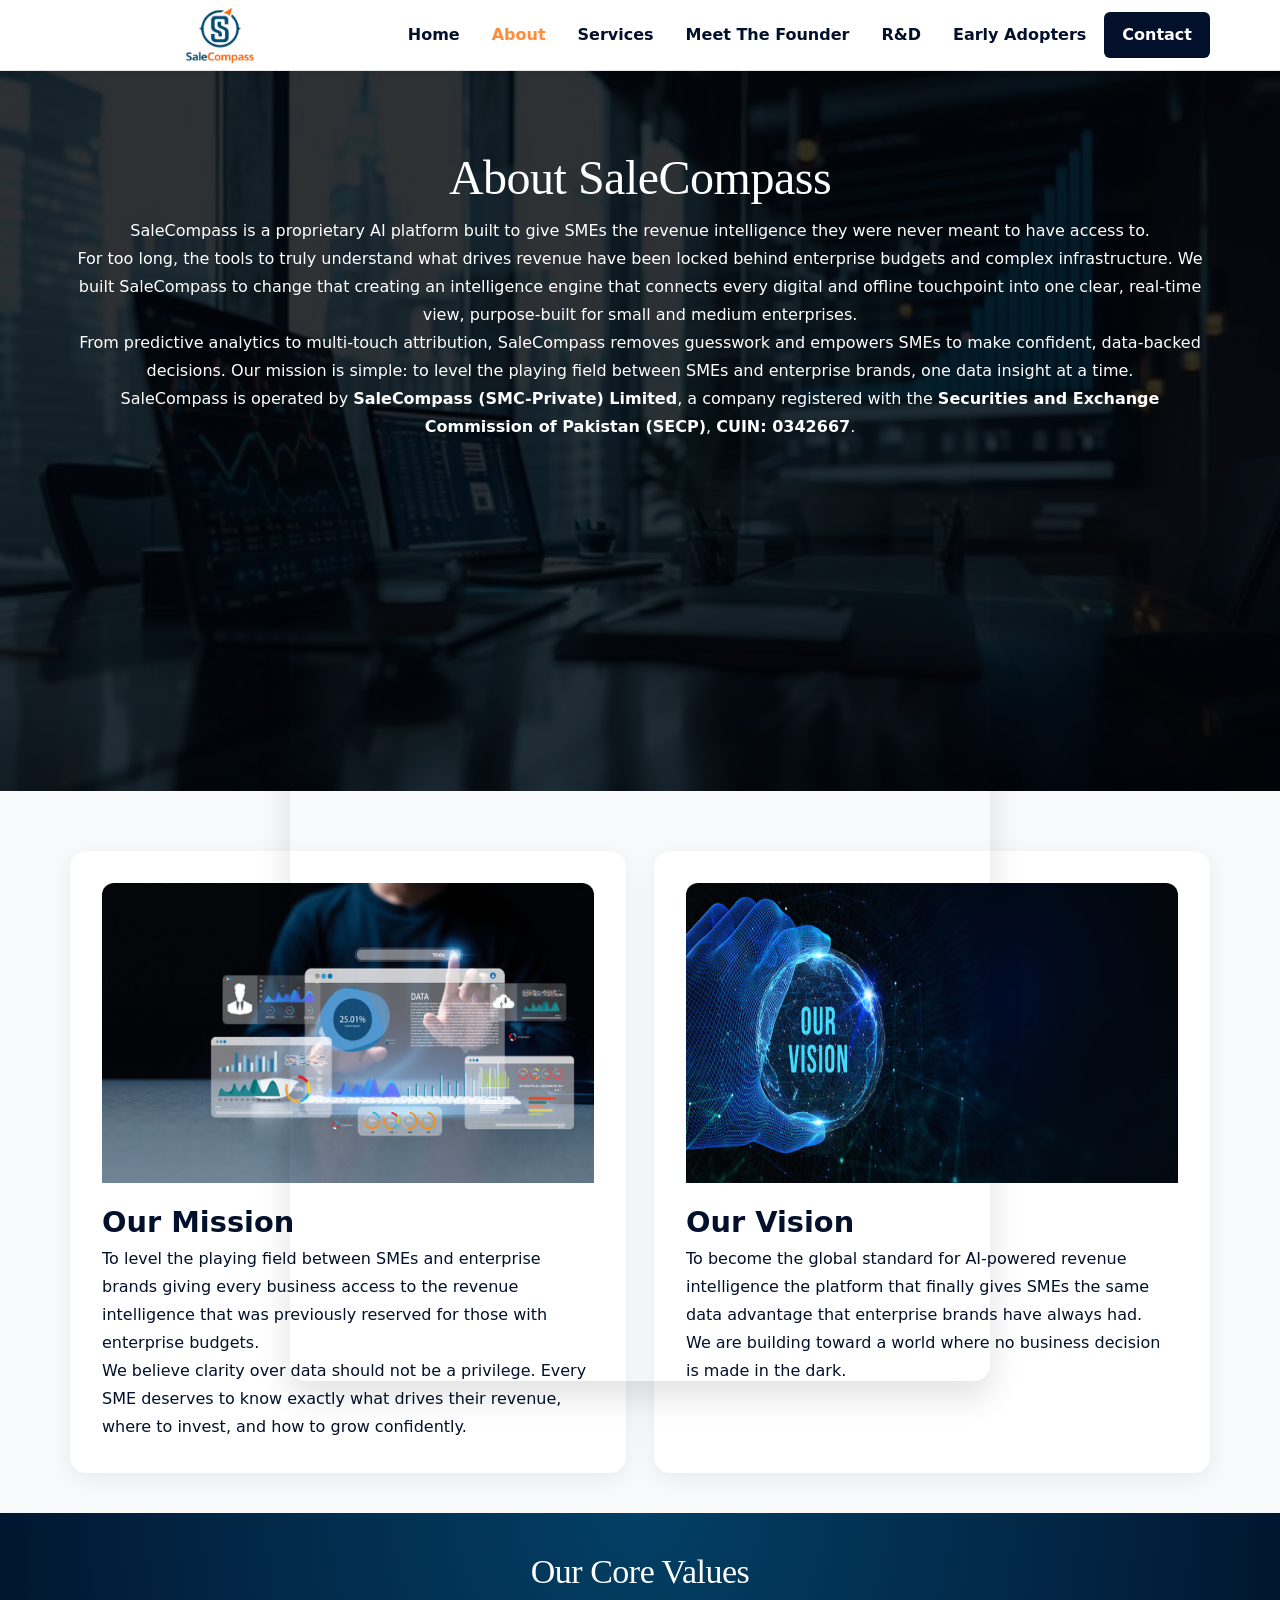
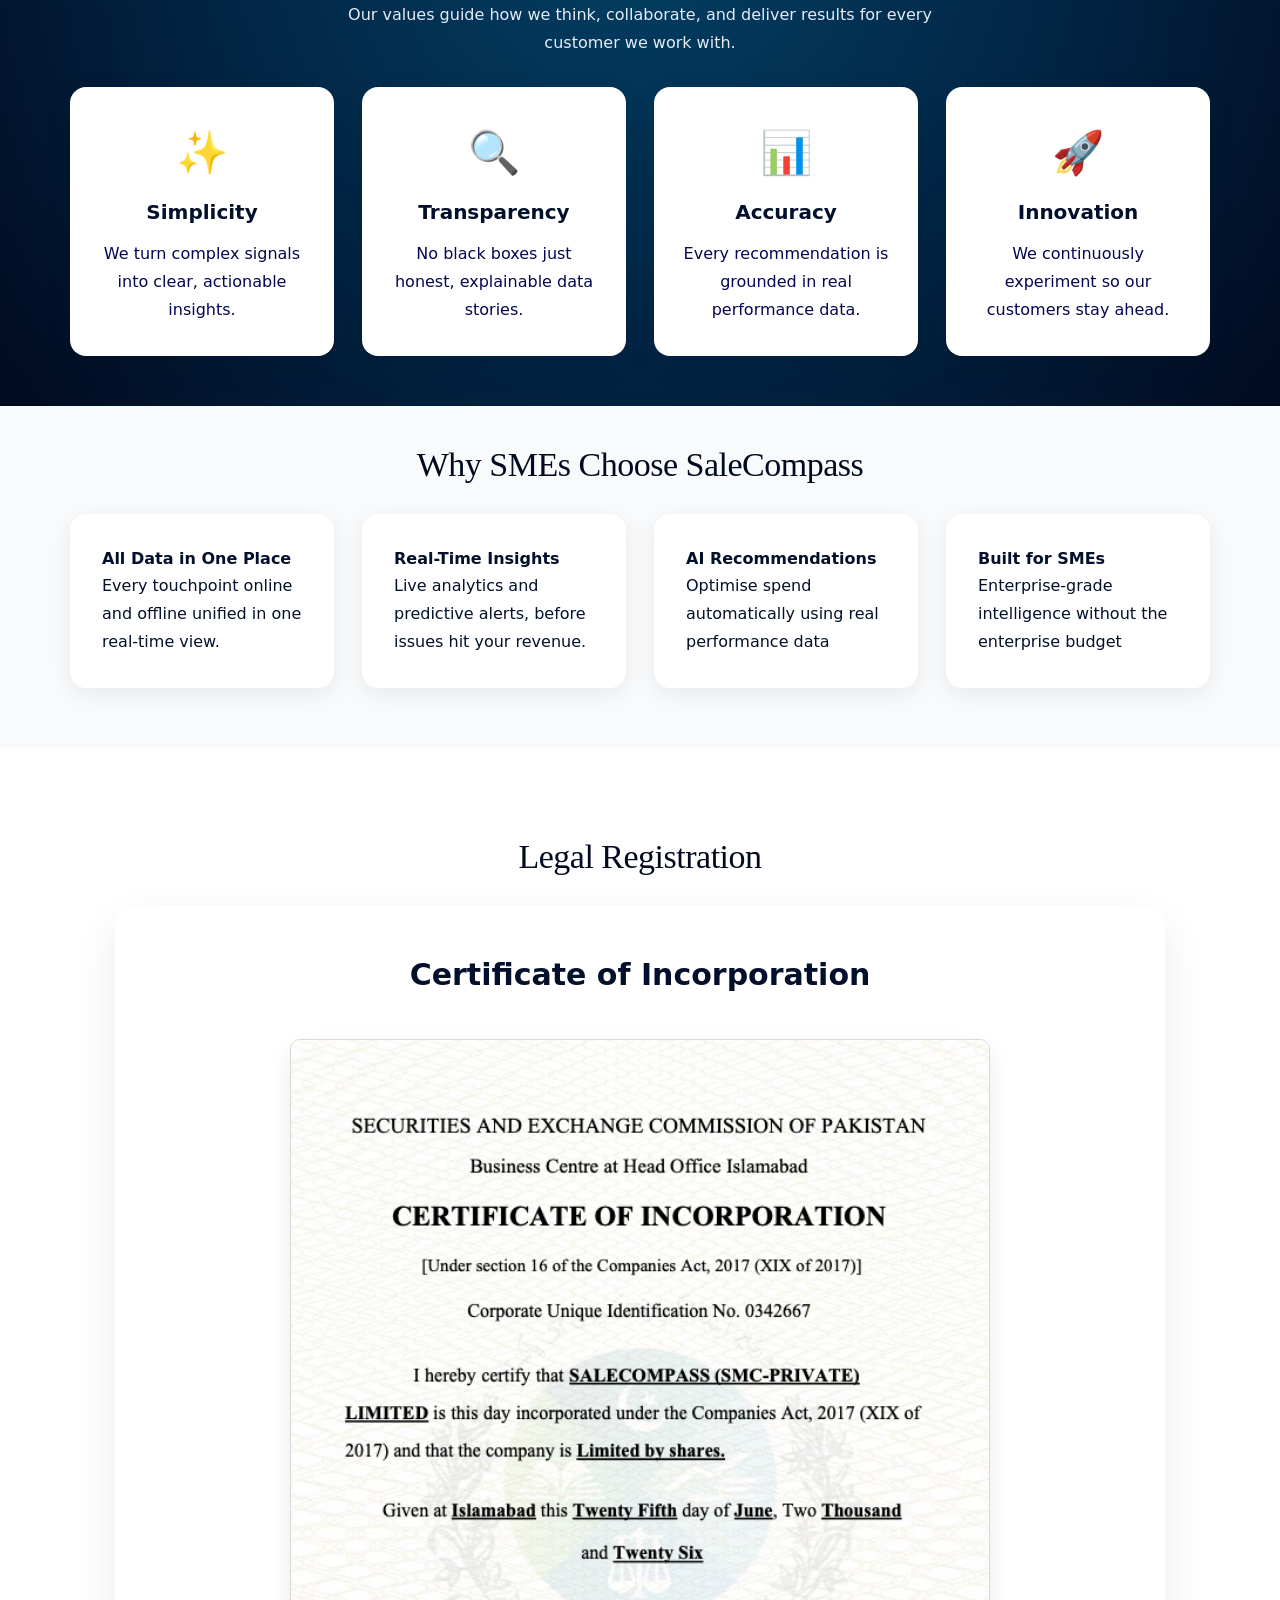
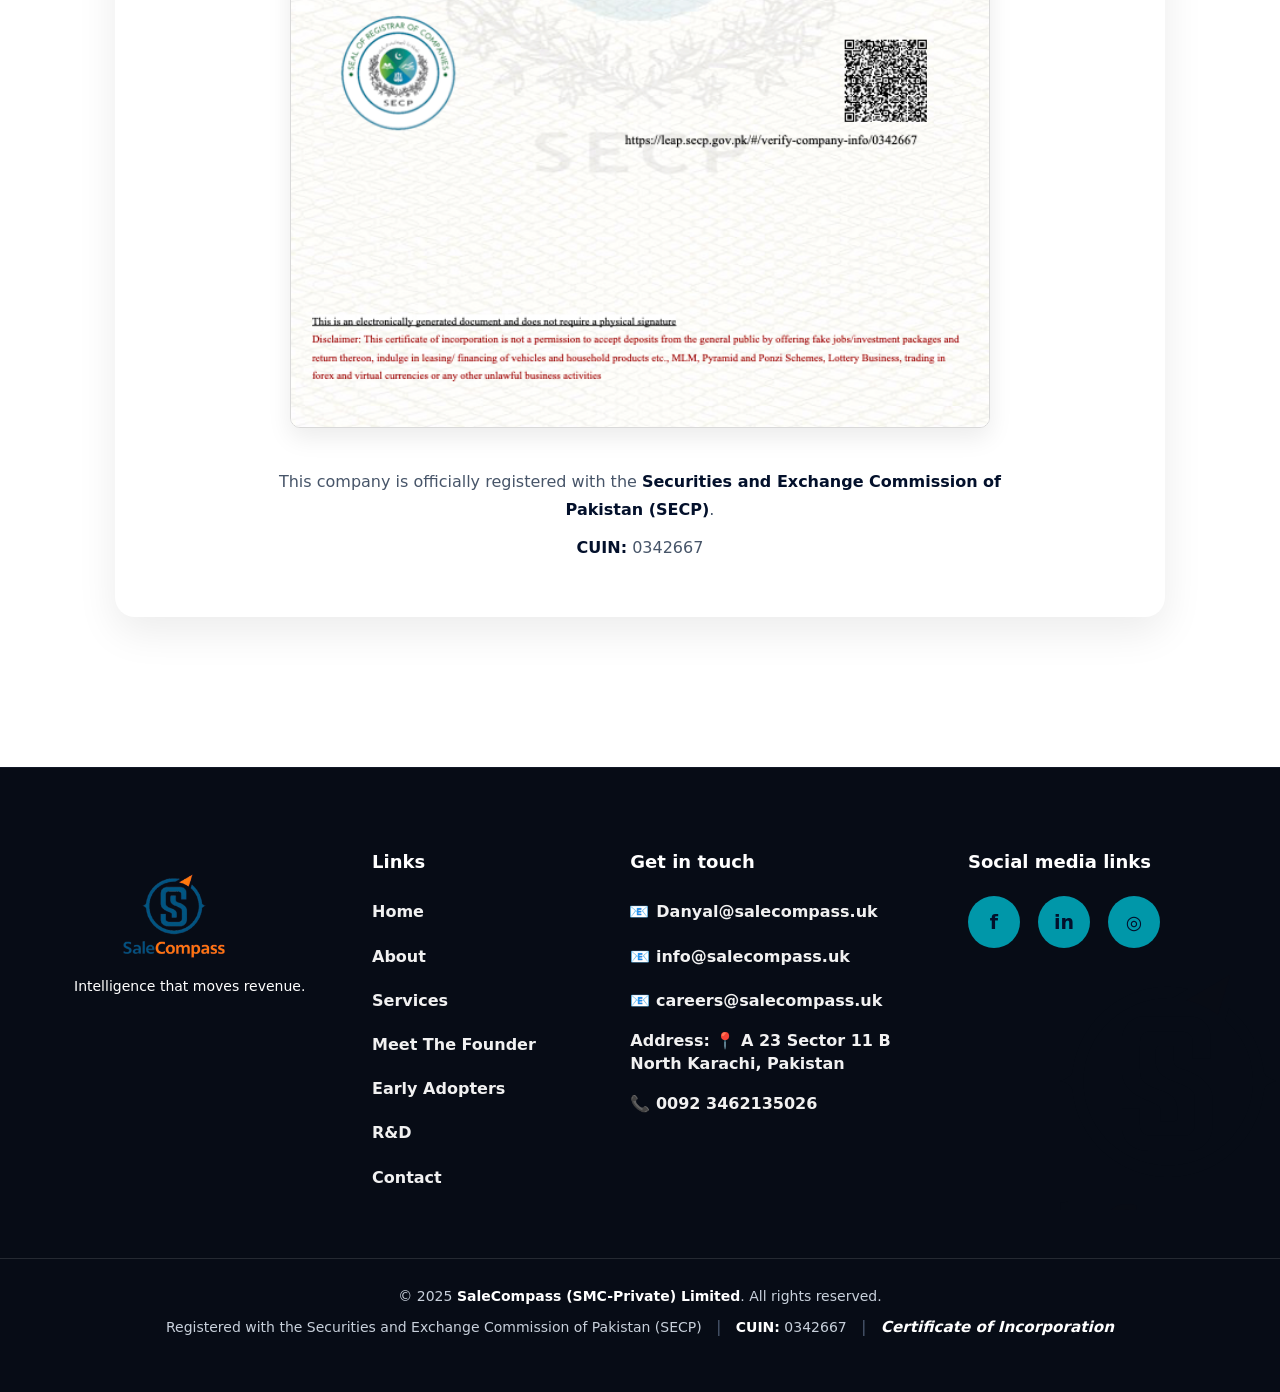
==== commit ed058836: "Update about.html" ====
--- a/about.html
+++ b/about.html
@@ -1234,7 +1234,7 @@
     justify-content:center;
     padding:15px 34px;
     
-    color:#FFA500;
+    color:#ffffff;
     text-decoration:none;
     font-weight:700;
     border-radius:10px;
@@ -1267,6 +1267,40 @@
         width:100%;
         padding:15px;
     }
+}
+.legal-registration-image {
+    text-align: center;
+    margin: 40px auto;
+}
+
+.legal-registration-image img {
+
+    width: 100%;
+    max-width: 700px;   /* Change to 600px if you want it smaller */
+    height: auto;
+    display: block;
+    margin: 0 auto;
+    border-radius: 12px;
+    box-shadow: 0 12px 35px rgba(0,0,0,.12);
+}
+.legal-registration img{
+    display:block;
+    width:100%;
+    max-width:700px;
+    height:auto;
+    margin:0 auto;
+}
+.certificate-wrapper{
+    max-width:700px;   /* Reduce to 600px if you want it smaller */
+    margin:40px auto;
+}
+
+.certificate-wrapper iframe{
+    width:100%;
+    height:900px;
+    border:none;
+    border-radius:16px;
+    box-shadow:0 15px 35px rgba(0,0,0,.12);
 }
   </style>
 </head>
@@ -1307,13 +1341,12 @@
         <strong>CUIN: 0342667</strong>.
       </p>
 
-      <a href="assets/img/documents/Certificate-of-Incorporation.pdf"
-         target="_blank"
-         rel="noopener noreferrer"
-         class="certificate-btn">
-        View Certificate of Incorporation
-      </a>
-    </p>
+    <div class="certificate-wrapper">
+    <iframe
+        src="assets/img/documents/Certificate-of-Incorporation.pdf"
+        loading="lazy">
+    </iframe>
+</div>
   </div>
 </section>
 
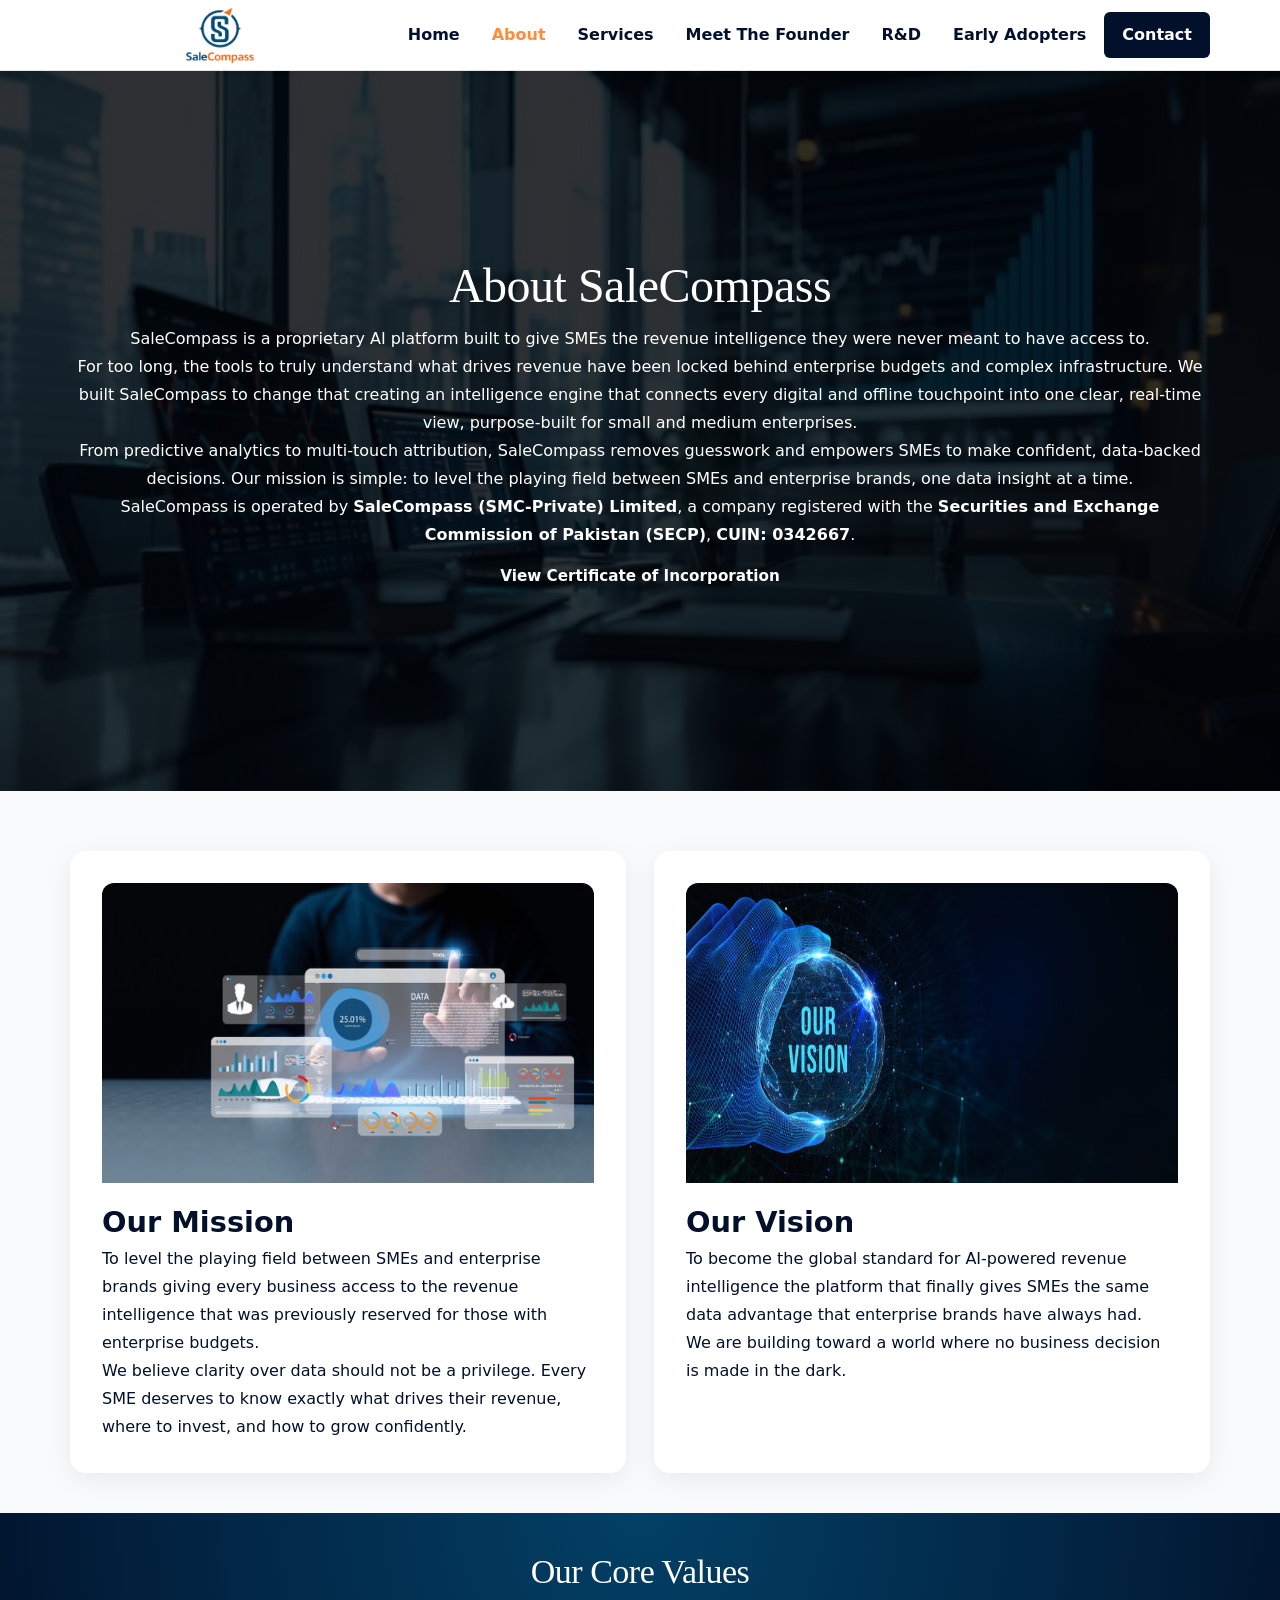
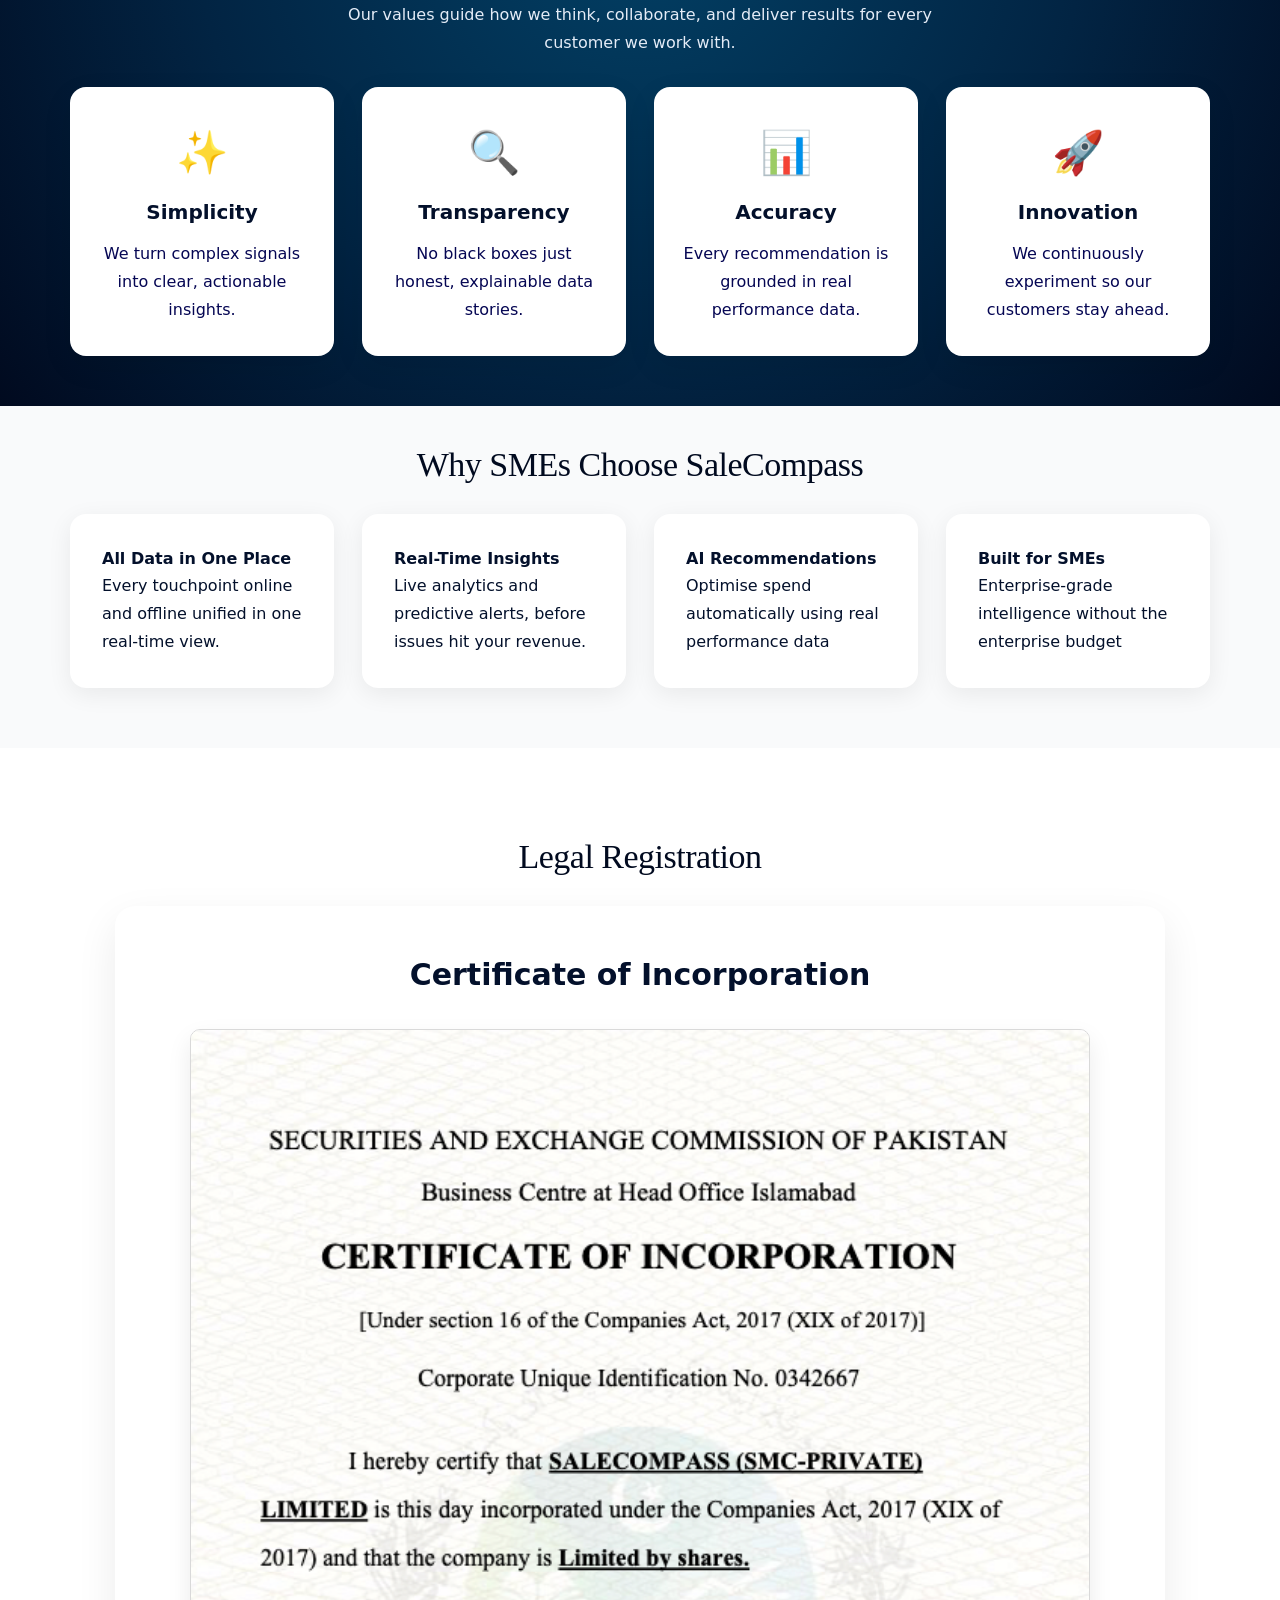
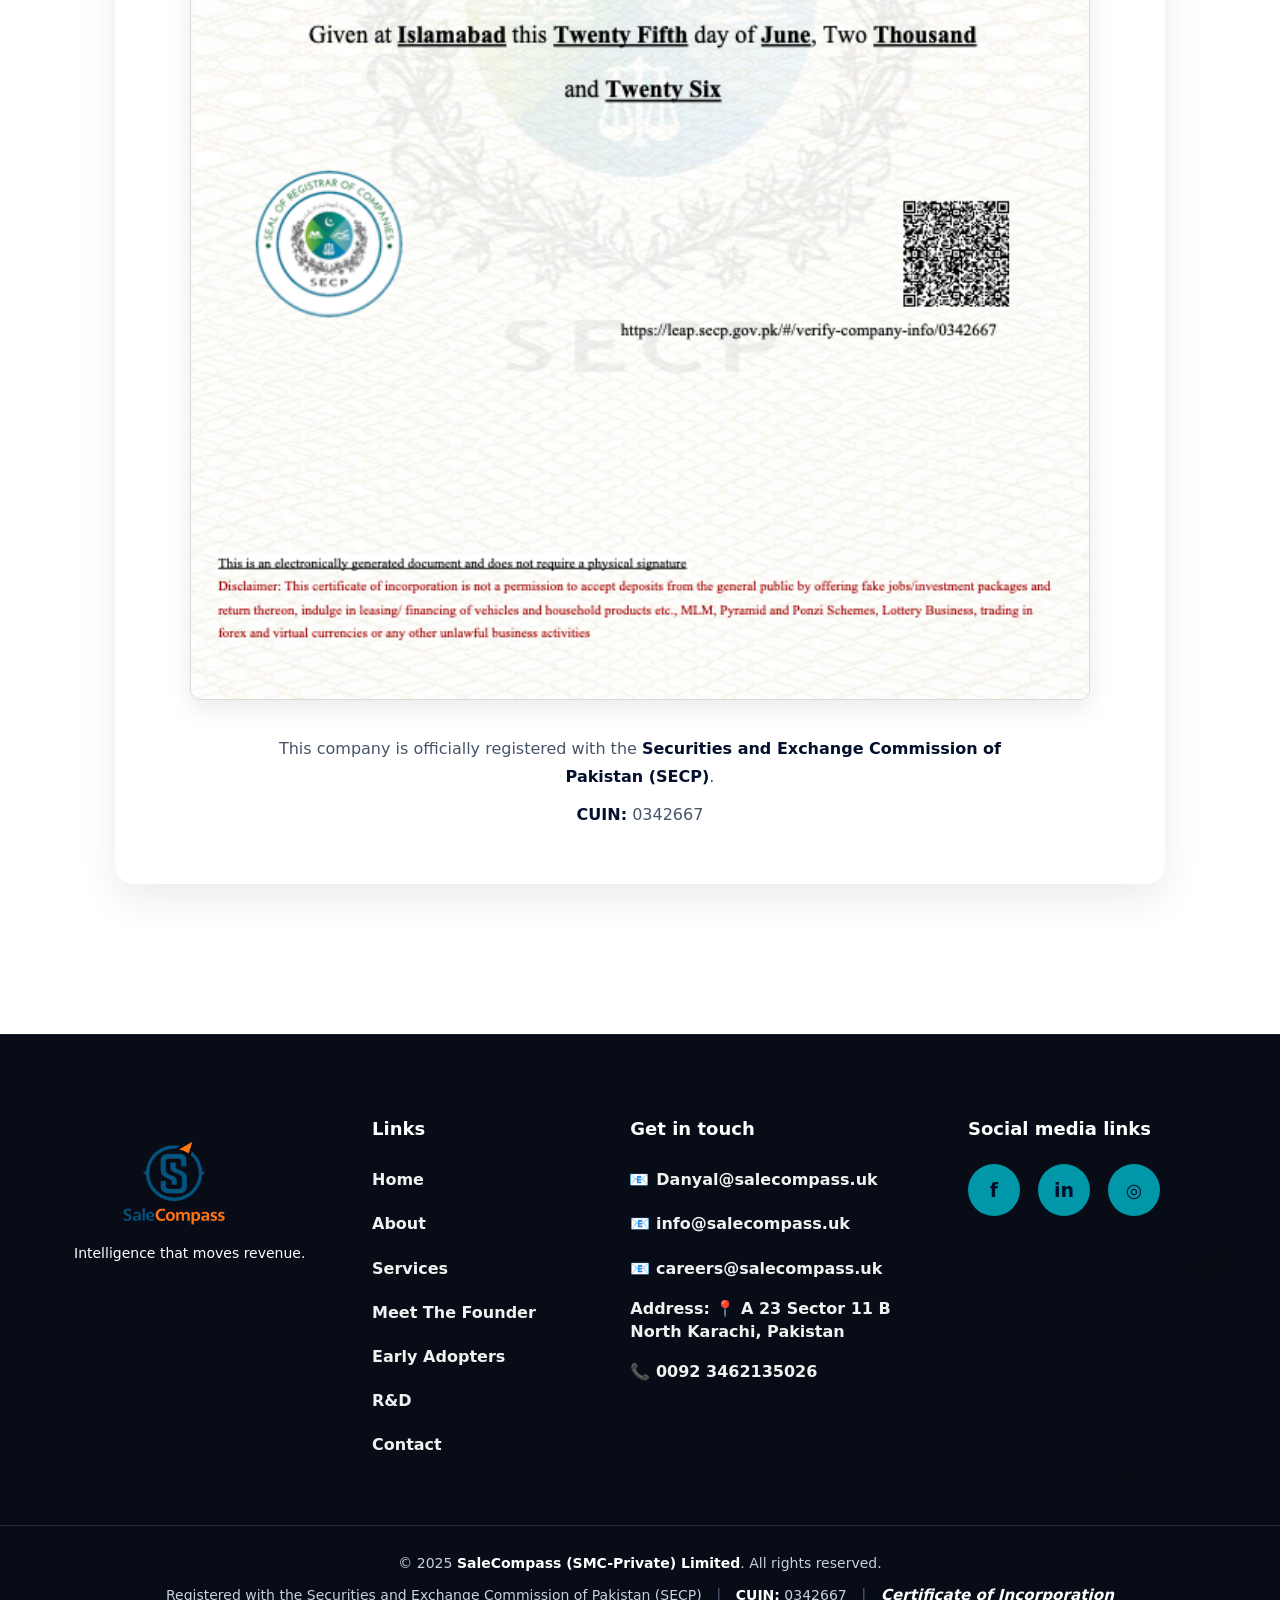
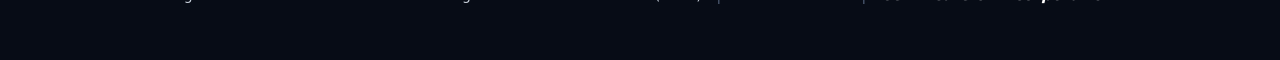
==== commit 0774c8b8: "Update about.html" ====
--- a/about.html
+++ b/about.html
@@ -1289,18 +1289,6 @@
     max-width:700px;
     height:auto;
     margin:0 auto;
-}
-.certificate-wrapper{
-    max-width:700px;   /* Reduce to 600px if you want it smaller */
-    margin:40px auto;
-}
-
-.certificate-wrapper iframe{
-    width:100%;
-    height:900px;
-    border:none;
-    border-radius:16px;
-    box-shadow:0 15px 35px rgba(0,0,0,.12);
 }
   </style>
 </head>
@@ -1341,12 +1329,13 @@
         <strong>CUIN: 0342667</strong>.
       </p>
 
-    <div class="certificate-wrapper">
-    <iframe
-        src="assets/img/documents/Certificate-of-Incorporation.pdf"
-        loading="lazy">
-    </iframe>
-</div>
+      <a href="assets/img/documents/Certificate-of-Incorporation.pdf"
+         target="_blank"
+         rel="noopener noreferrer"
+         class="certificate-btn">
+        View Certificate of Incorporation
+      </a>
+    </p>
   </div>
 </section>
 
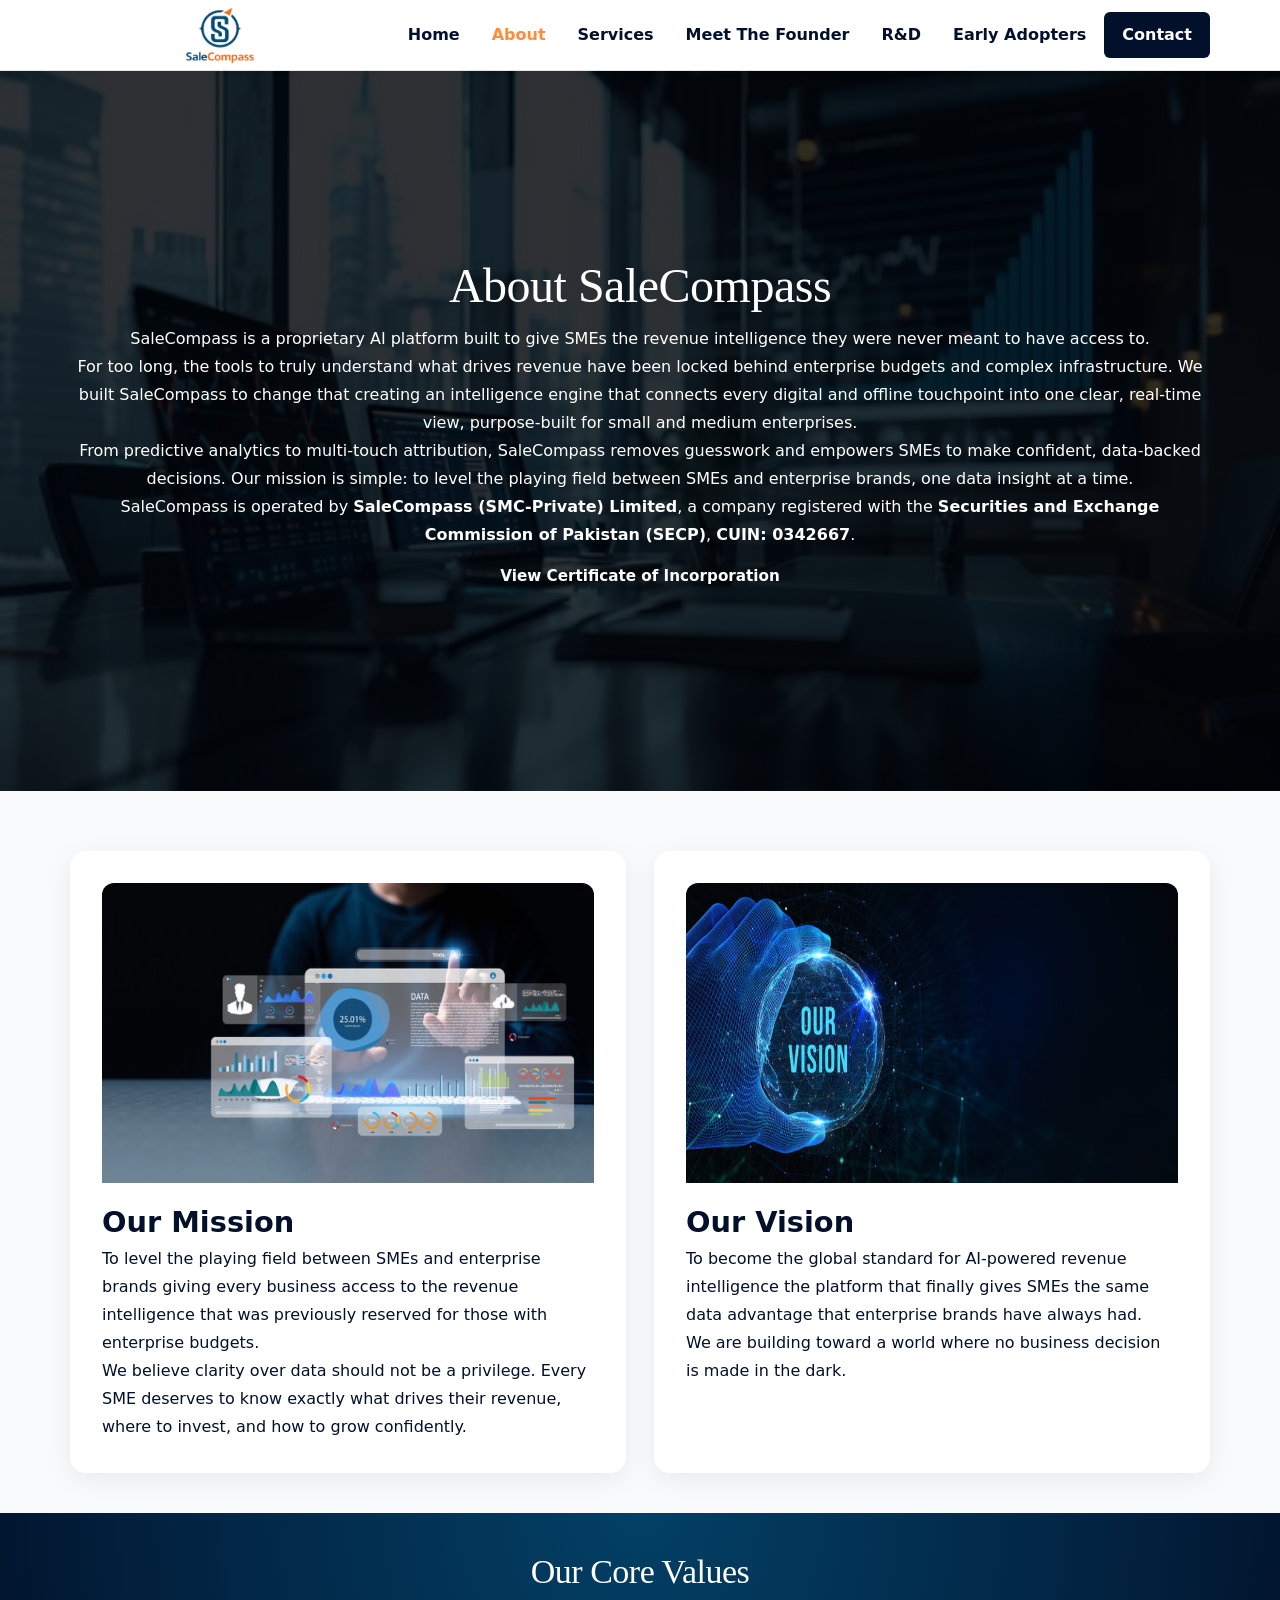
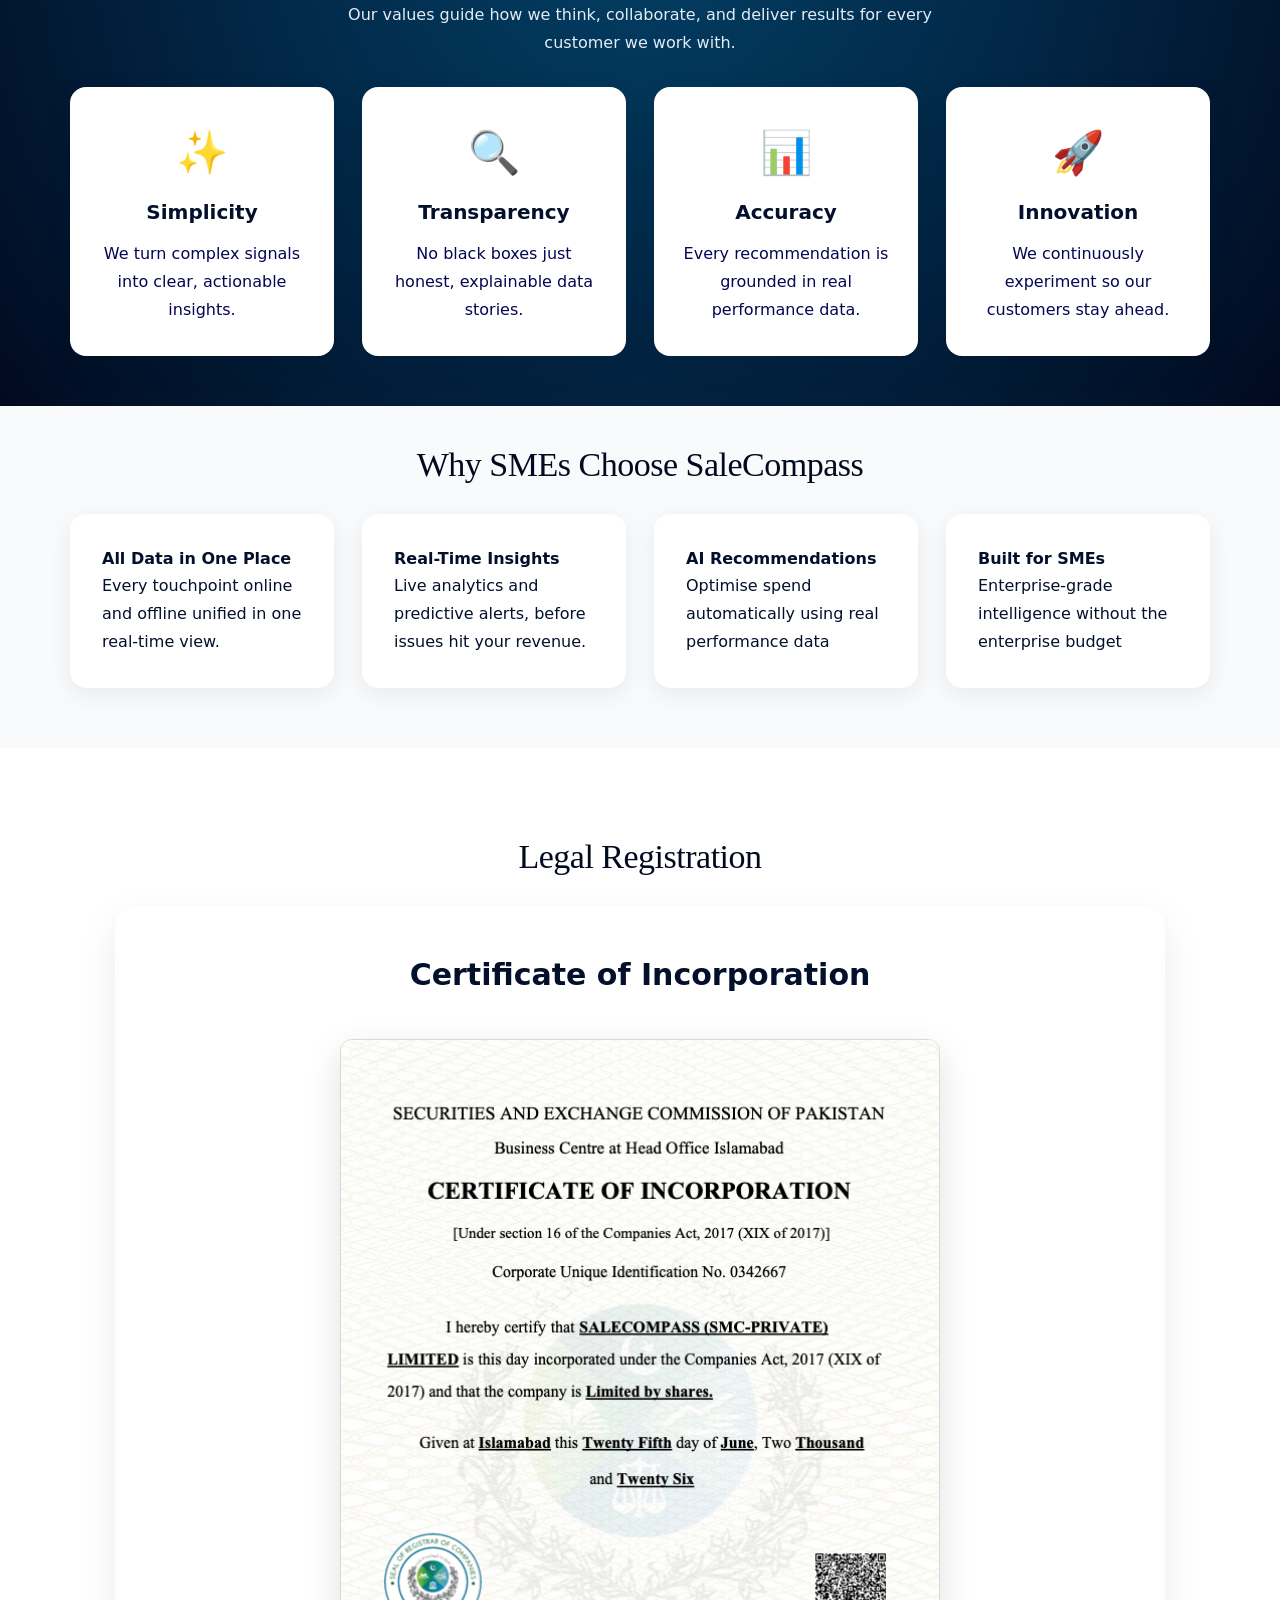
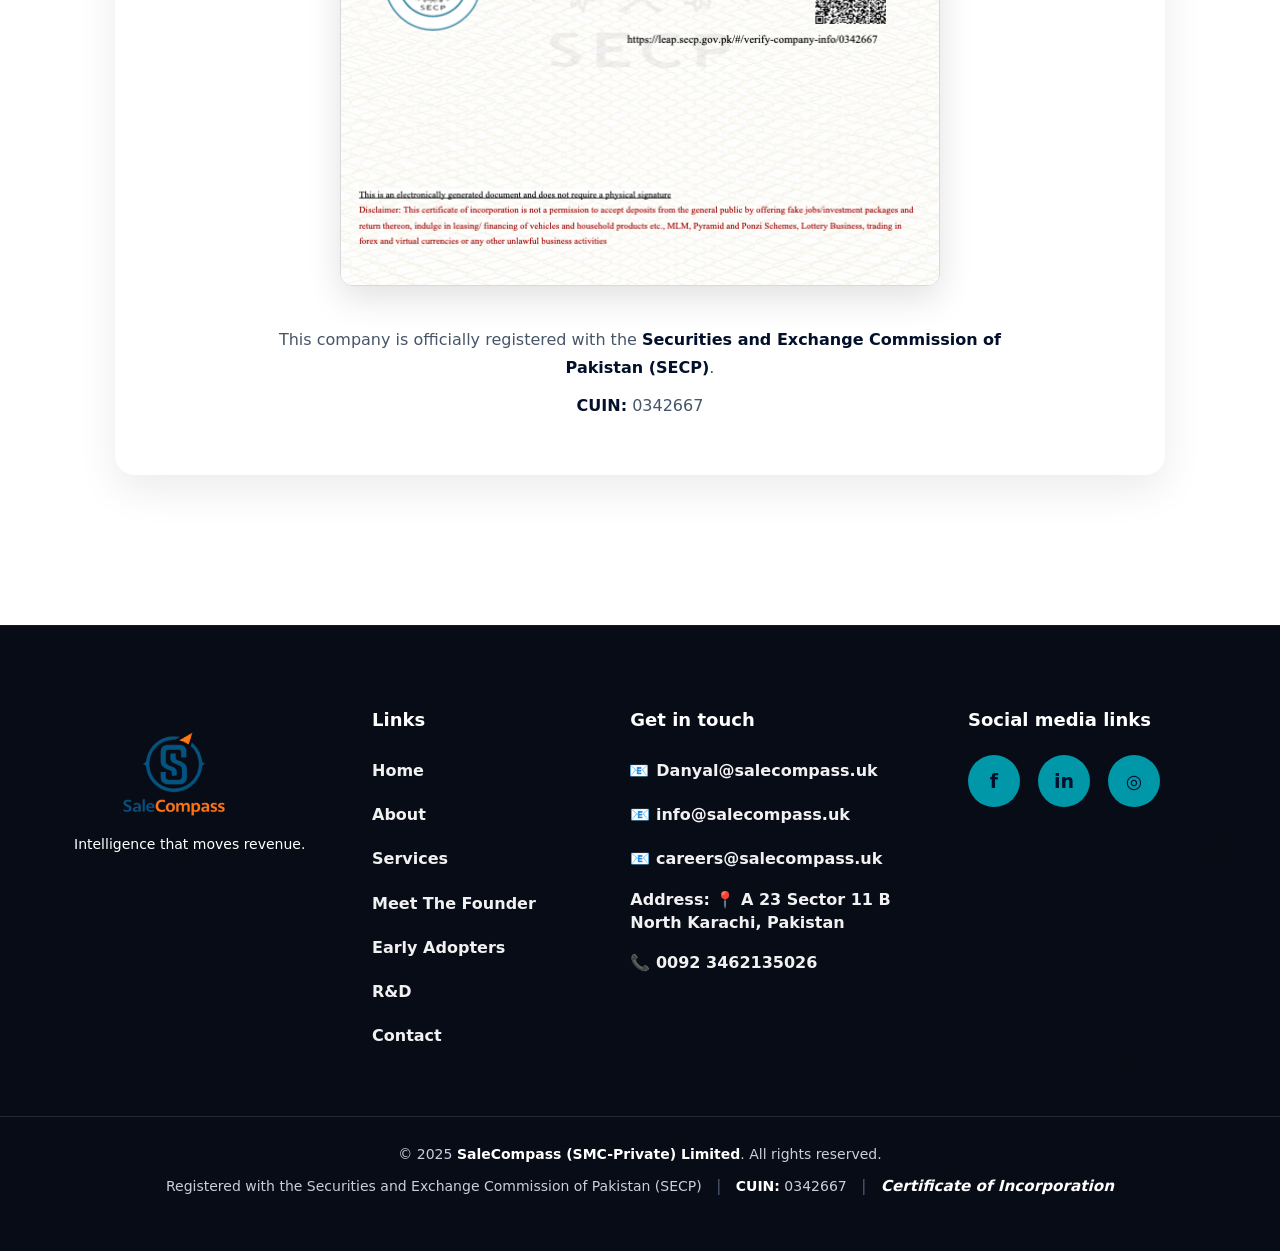
==== commit 0cf6948d: "Update about.html" ====
--- a/about.html
+++ b/about.html
@@ -1289,6 +1289,29 @@
     max-width:700px;
     height:auto;
     margin:0 auto;
+}
+/* Legal Registration Certificate */
+
+.certificate-wrapper{
+    text-align:center;
+    margin:40px auto;
+}
+
+.certificate-wrapper img{
+    width:100%;
+    max-width:600px;   /* Change to 550px or 500px if you want it smaller */
+    height:auto;
+    display:block;
+    margin:0 auto;
+    border-radius:12px;
+    box-shadow:0 12px 35px rgba(0,0,0,.12);
+}
+
+/* Mobile */
+@media (max-width:768px){
+    .certificate-wrapper img{
+        max-width:100%;
+    }
 }
   </style>
 </head>
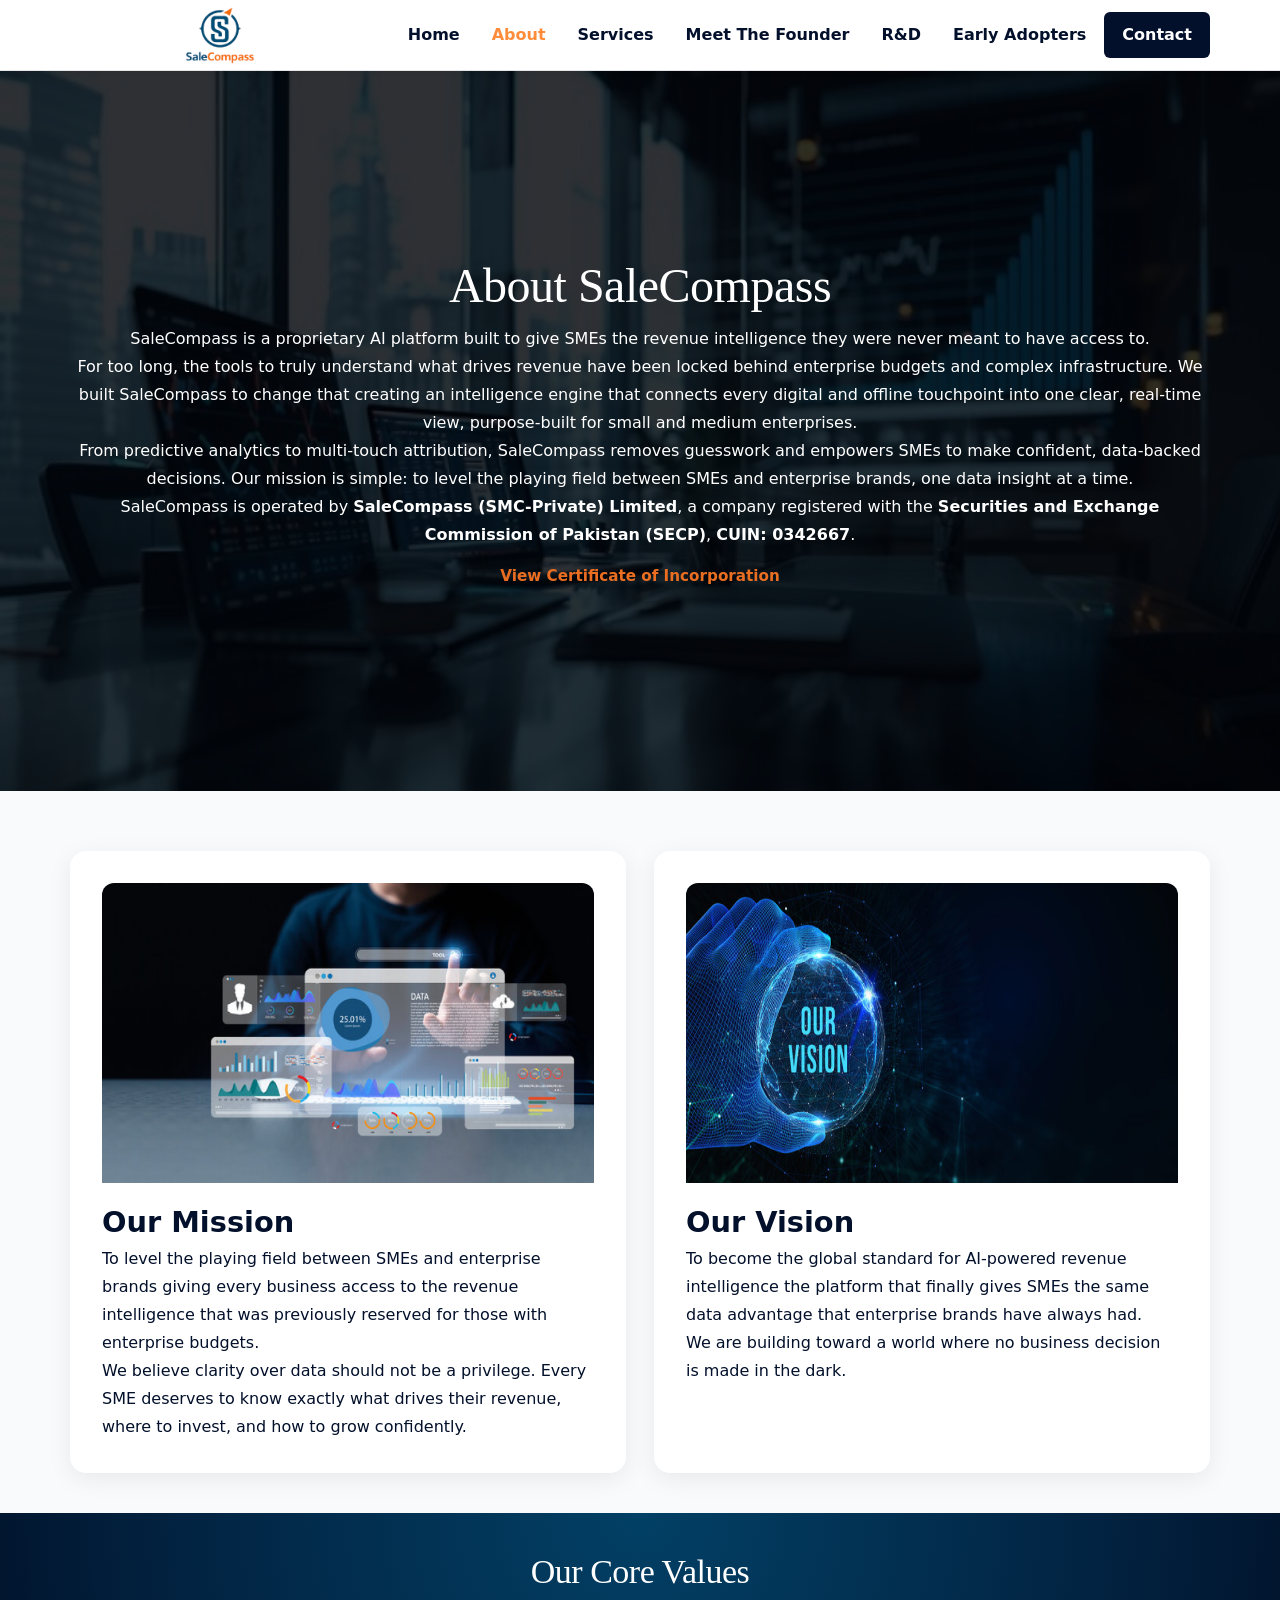
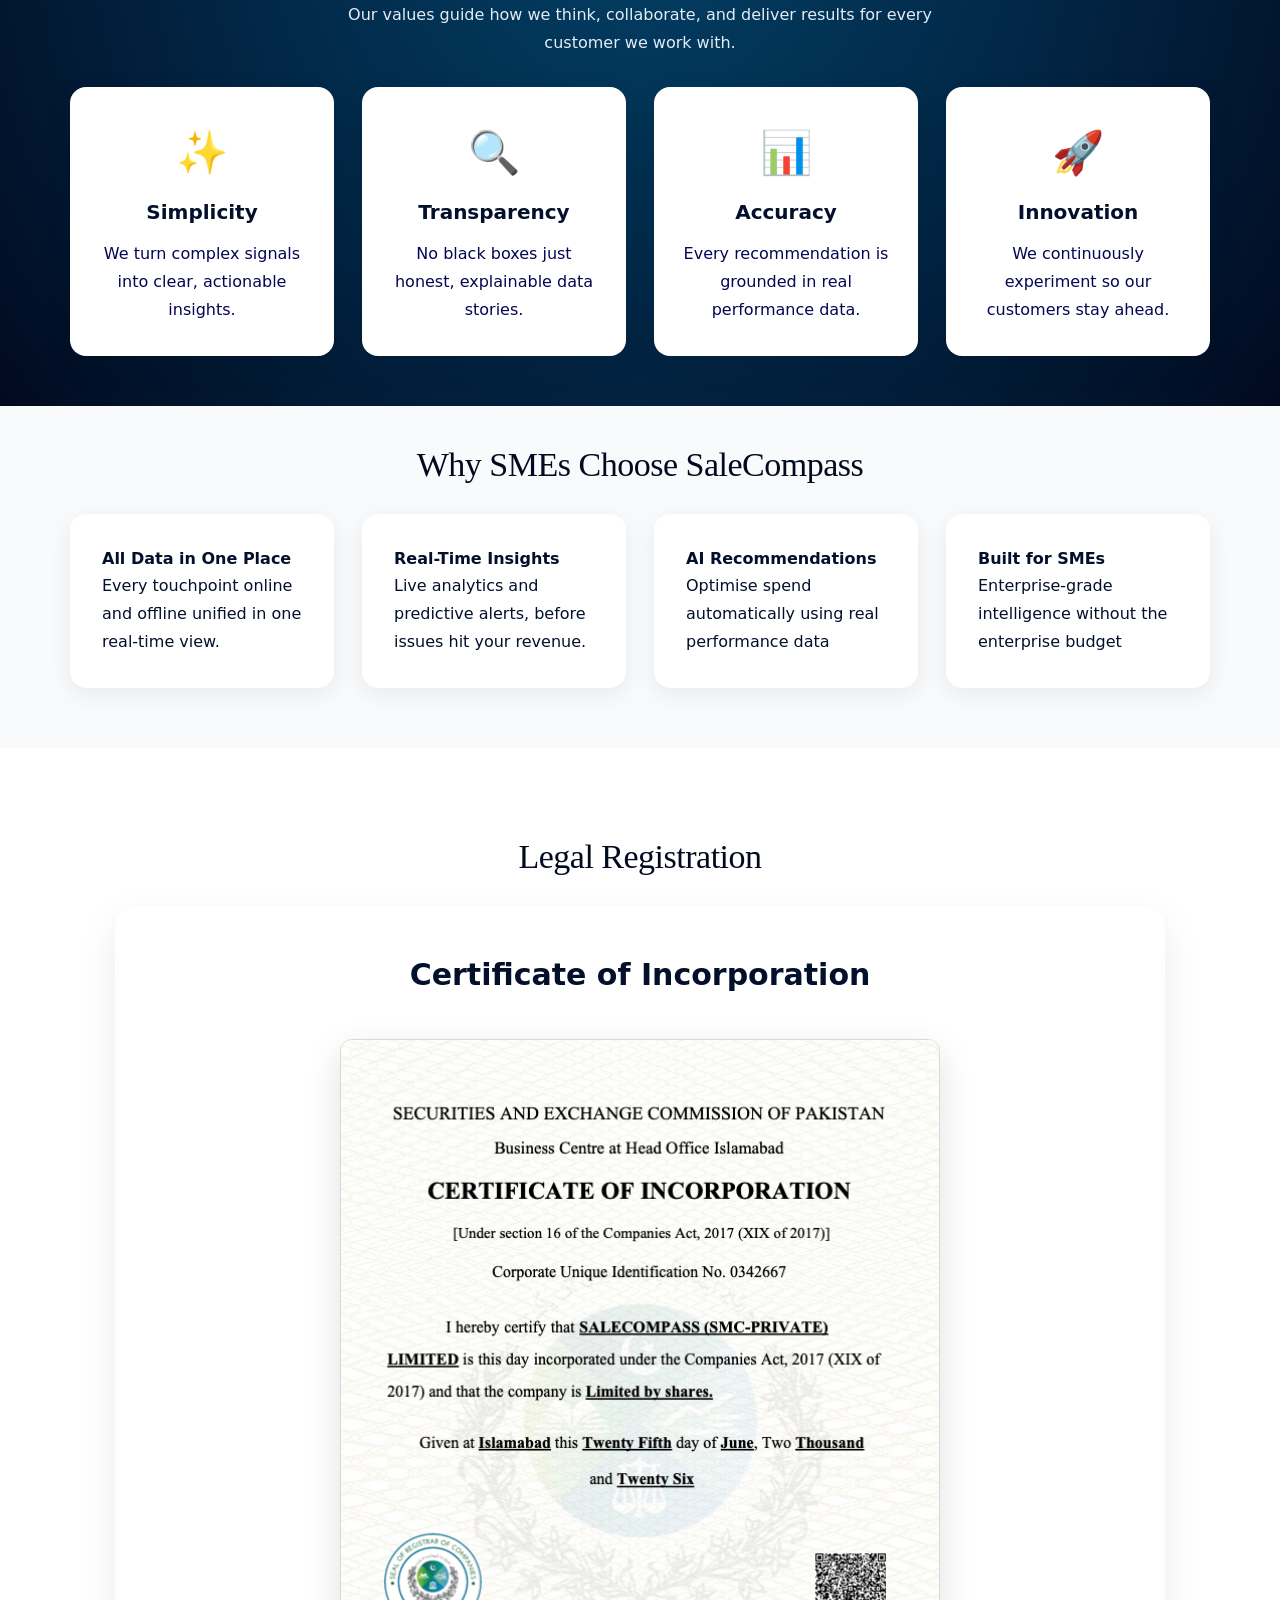
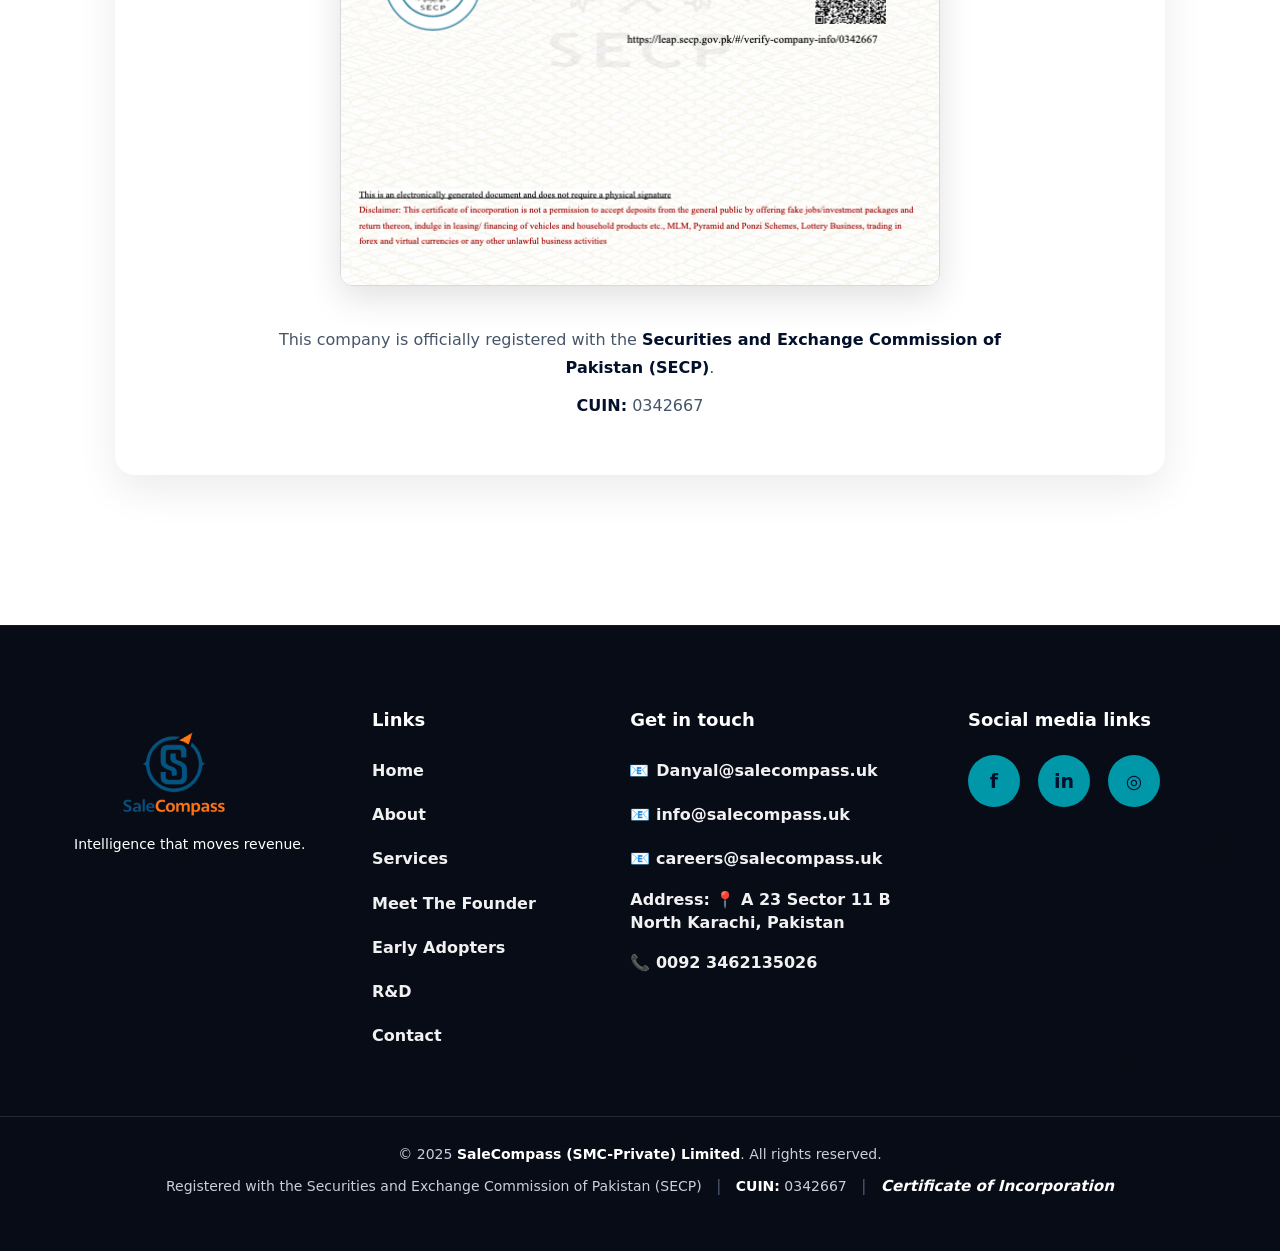
==== commit e75b6fc8: "Update about.html" ====
--- a/about.html
+++ b/about.html
@@ -1234,7 +1234,7 @@
     justify-content:center;
     padding:15px 34px;
     
-    color:#ffffff;
+    color:#ea6e21;
     text-decoration:none;
     font-weight:700;
     border-radius:10px;
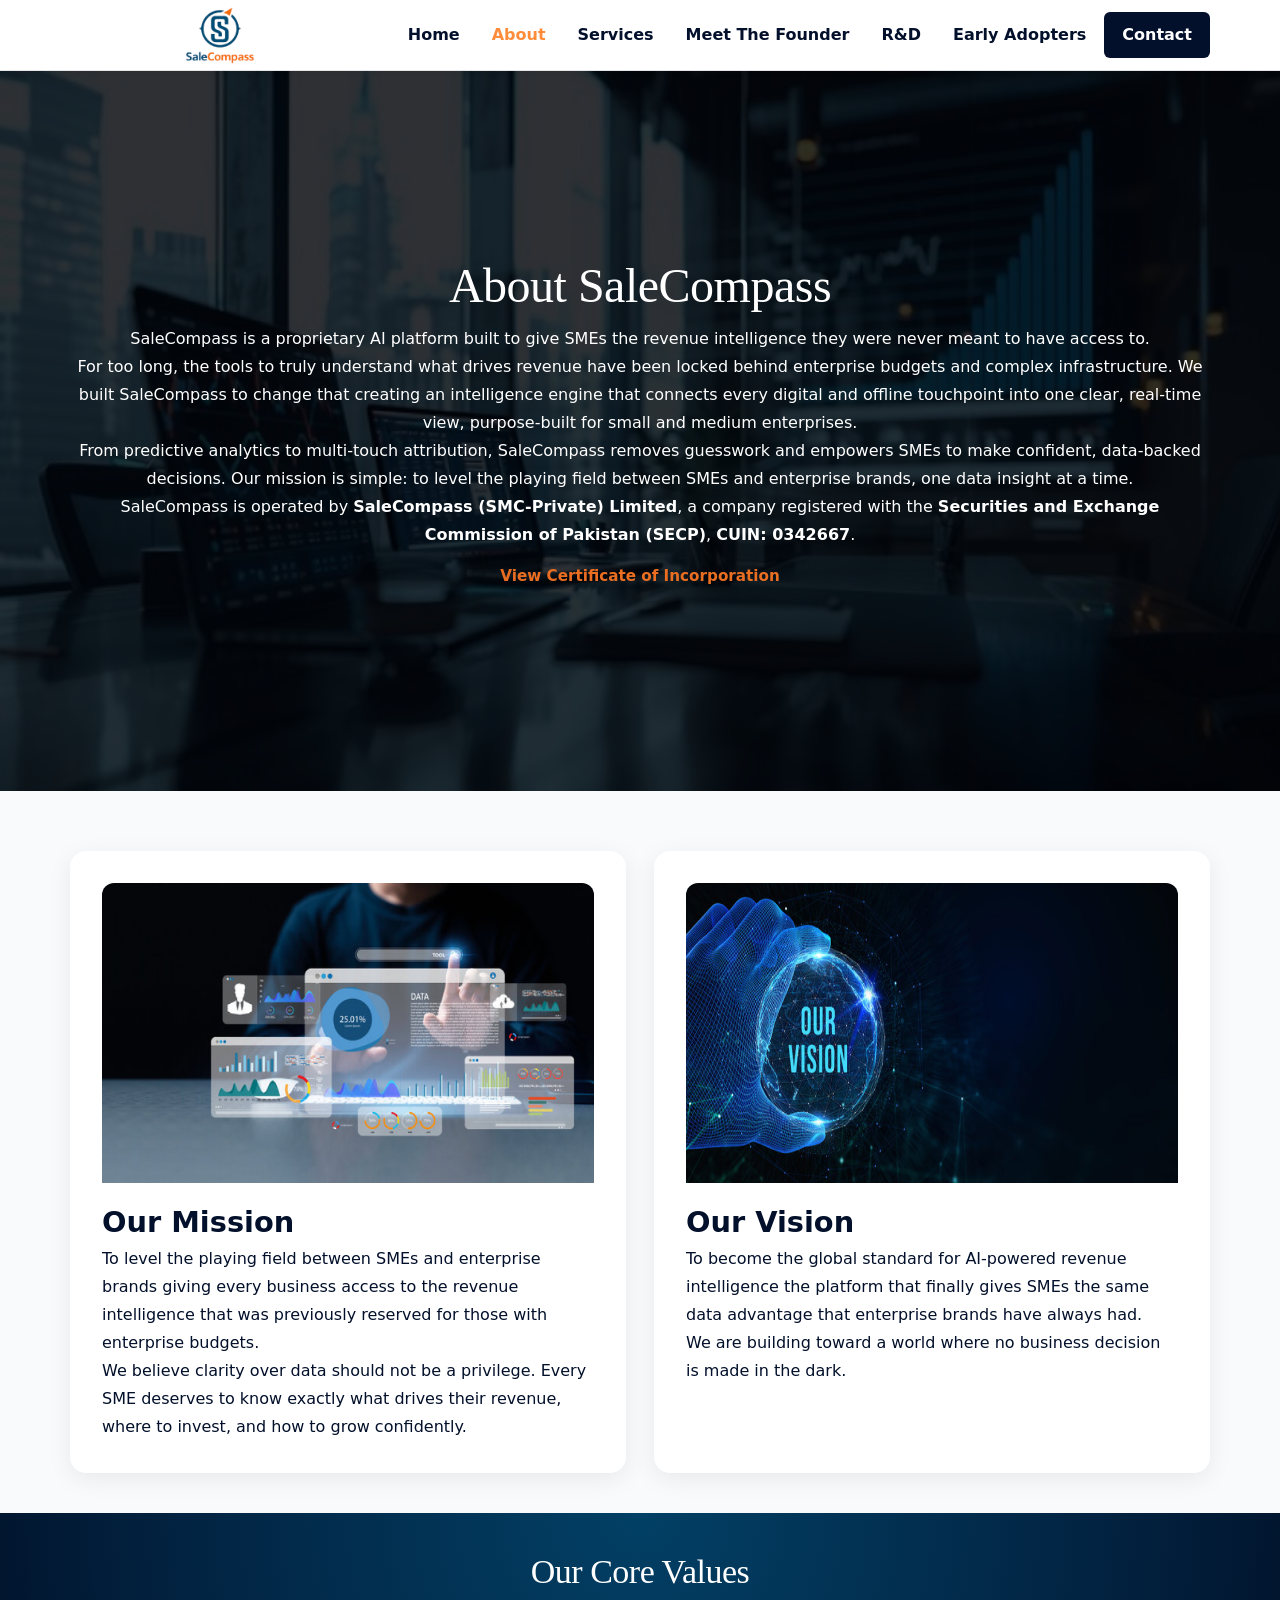
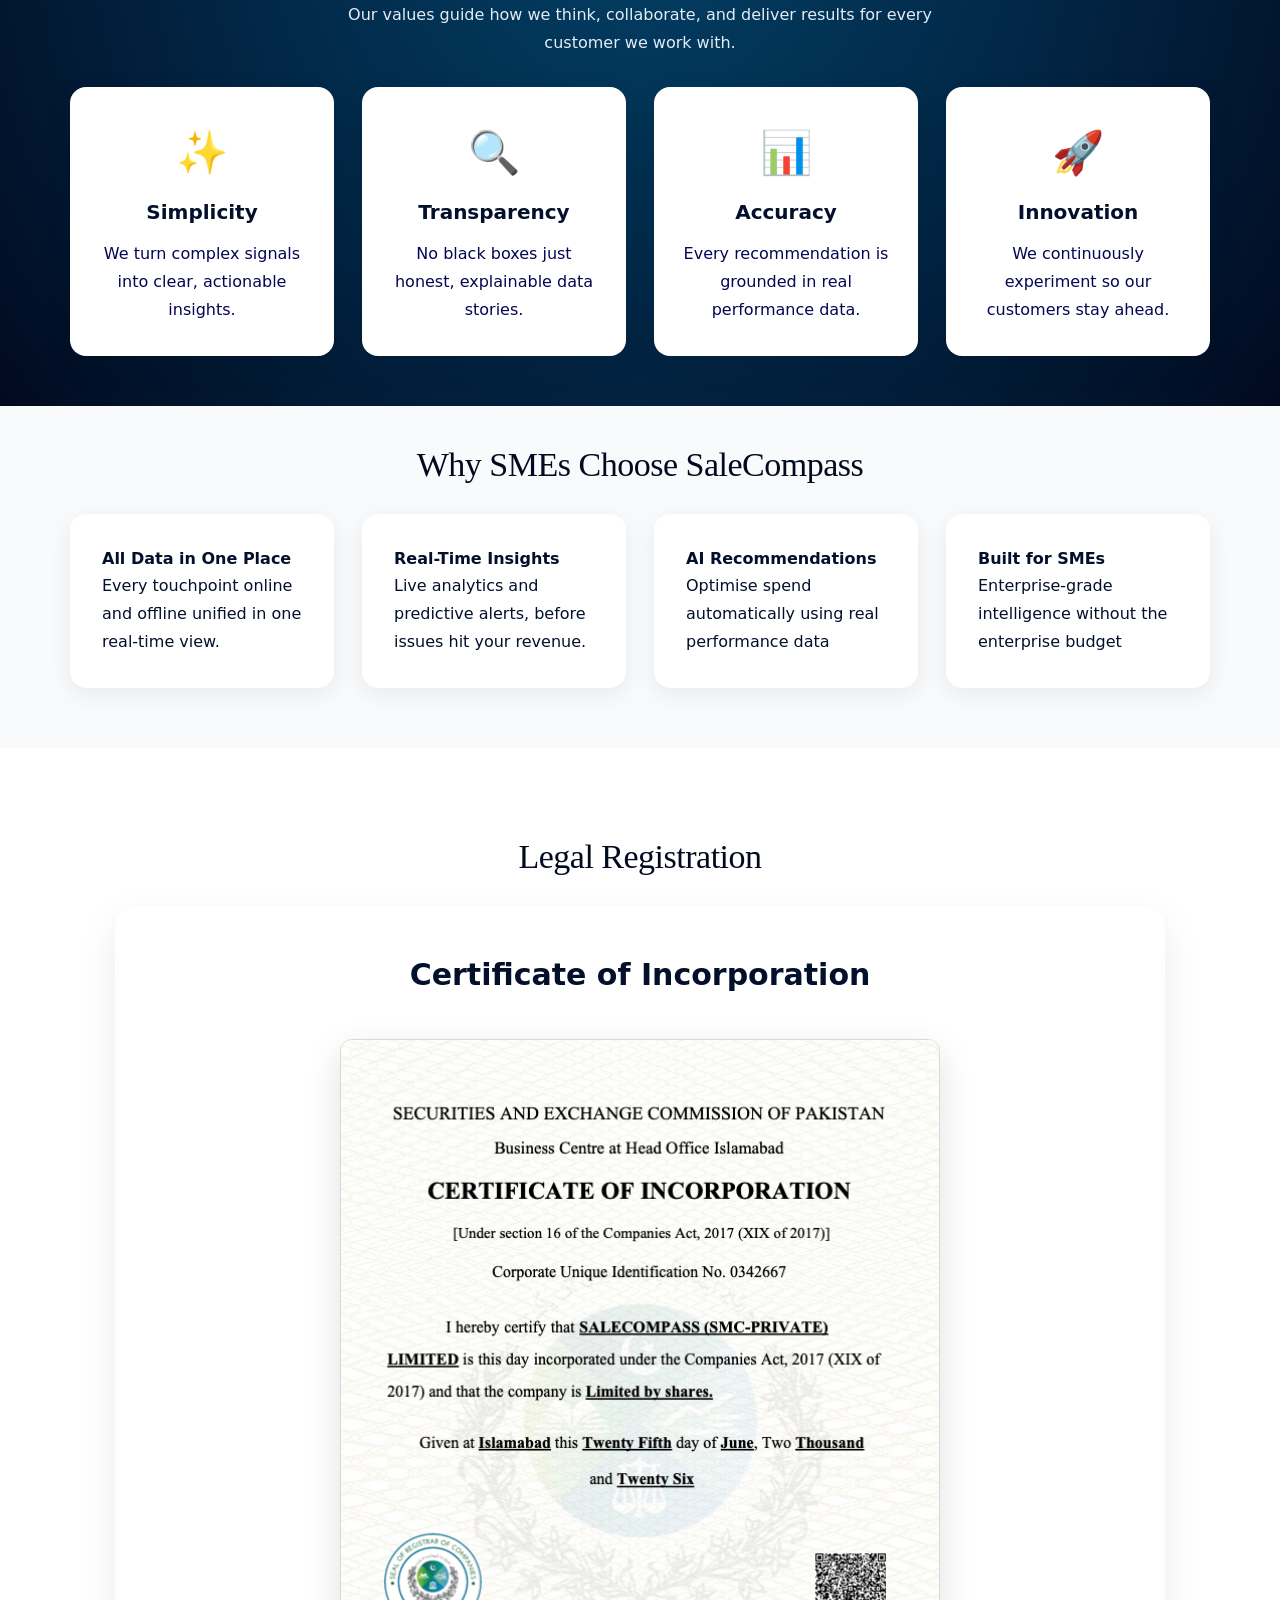
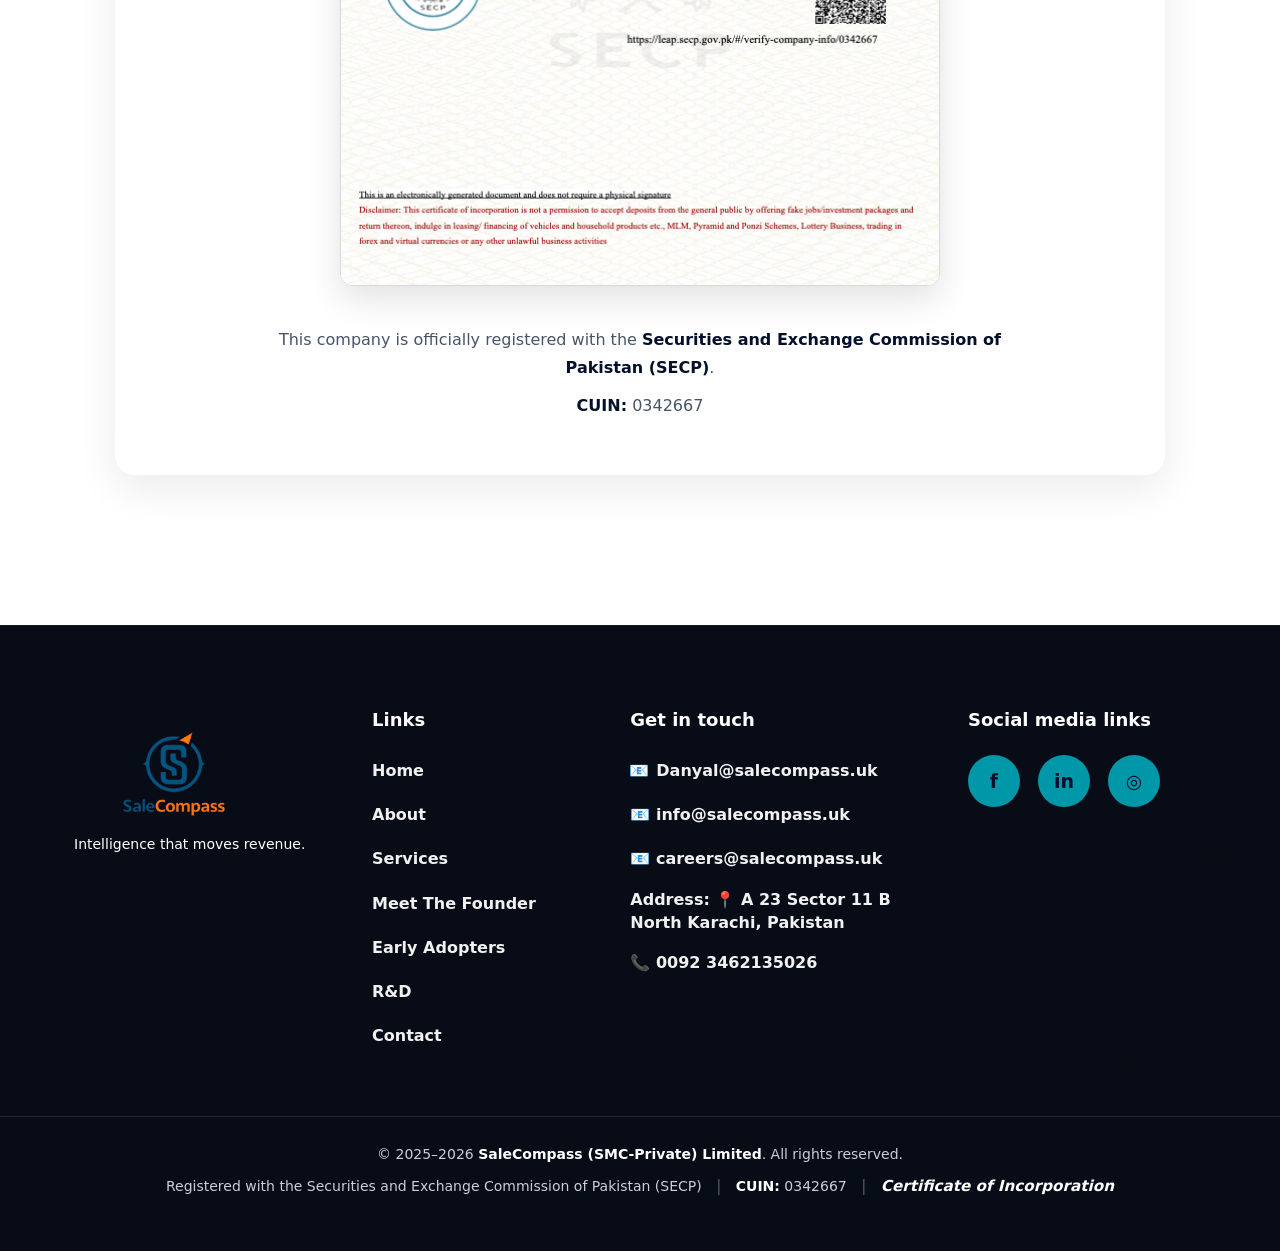
==== commit 576a99ab: "Update about.html" ====
--- a/about.html
+++ b/about.html
@@ -1379,7 +1379,7 @@
   <div class="container mv-grid">
 
     <div class="mv-card">
-      <img src="assets/img/Our mission.jpg" alt="Our Mission">
+      <img src="assets/img/Our mission.jpg" alt="Our Mission" loading="lazy" decoding="async">
       <h3>Our Mission</h3>
       <p>To level the playing field between SMEs and enterprise brands giving every business access to the revenue intelligence that was previously reserved for those with enterprise budgets.</p>
       <p class="hidden-text">We believe clarity over data should not be a privilege. Every SME deserves to know exactly what drives their revenue, where to invest, and how to grow confidently.</p>
@@ -1387,7 +1387,7 @@
     </div>
 
     <div class="mv-card">
-      <img src="assets/img/Our vision.jpg" alt="Our Vision">
+      <img src="assets/img/Our vision.jpg" alt="Our Vision" loading="lazy" decoding="async">
       <h3>Our Vision</h3>
       <p>To become the global standard for AI-powered revenue intelligence the platform that finally gives SMEs the same data advantage that enterprise brands have always had.</p>
       <p class="hidden-text">We are building toward a world where no business decision is made in the dark.</p>
@@ -1473,7 +1473,7 @@
 
       <div class="certificate-wrapper">
         <img src="assets/img/Incorporation Letter for 20260618_44753177 (3).png"
-             alt="Certificate of Incorporation">
+             alt="Certificate of Incorporation" loading="lazy" decoding="async">
       </div>
 
       <div class="legal-text">
@@ -1541,11 +1541,11 @@
 
   </div>
 
-  <img src="assets/img/salecompass logo.png" class="footer-watermark" alt="">
+  <img src="assets/img/salecompass logo.png" class="footer-watermark" alt="" loading="eager" fetchpriority="high" decoding="async">
 
 <div class="footer-bottom">
   <p>
-    © 2025 <strong>SaleCompass (SMC-Private) Limited</strong>. All rights reserved.
+    © 2025–2026 <strong>SaleCompass (SMC-Private) Limited</strong>. All rights reserved.
   </p>
 
  <p>
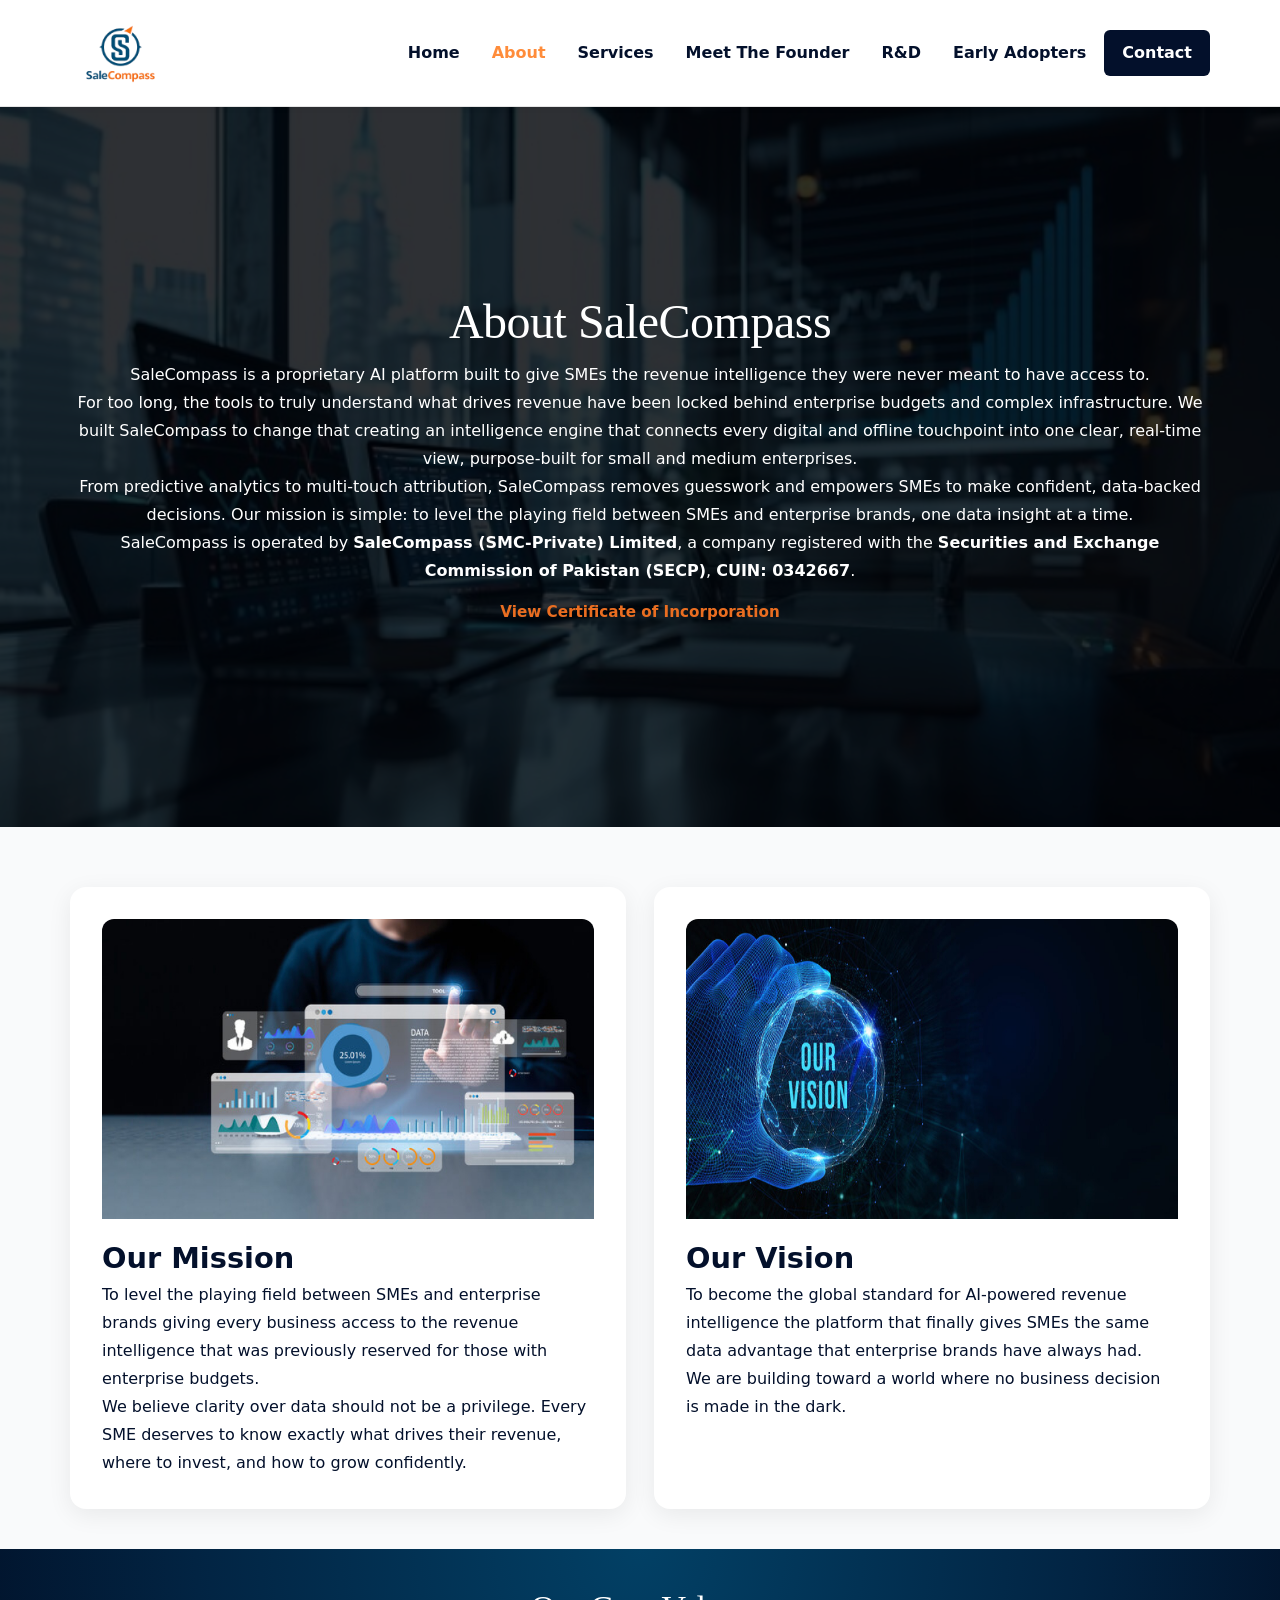
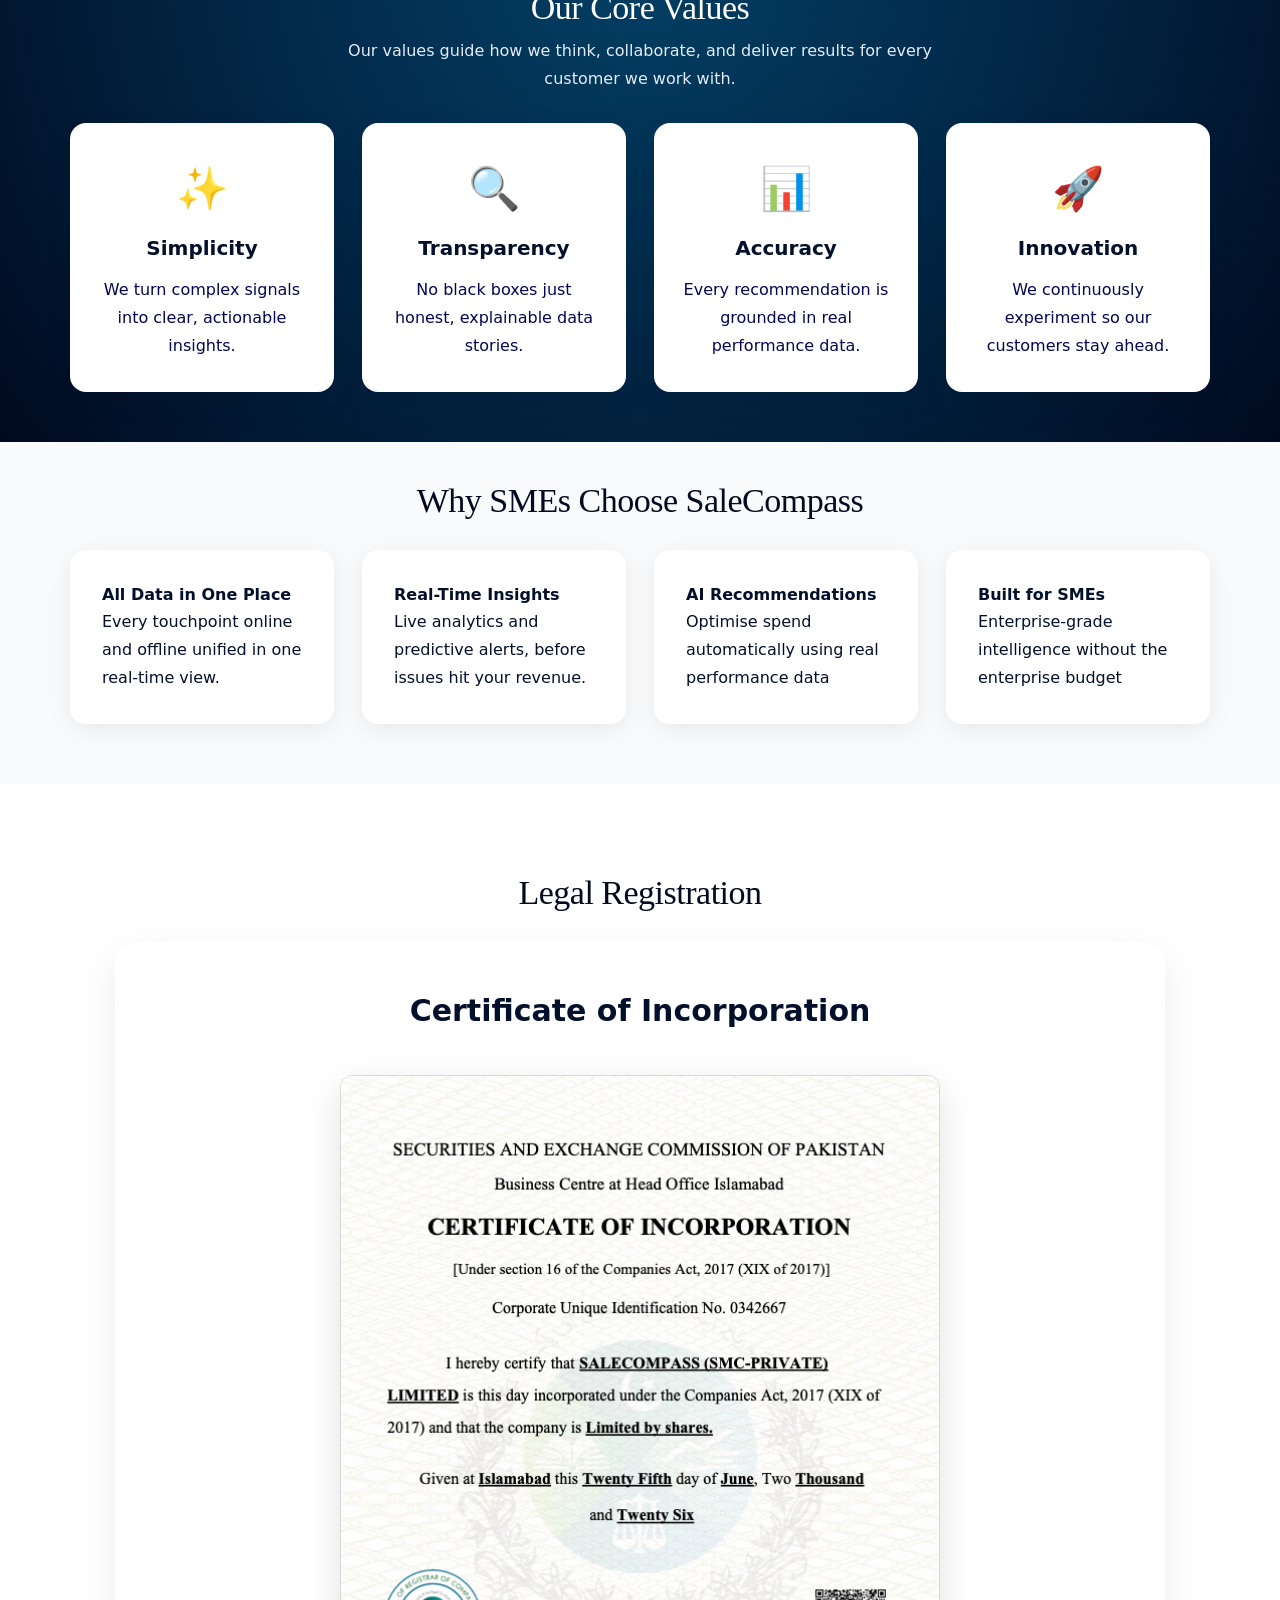
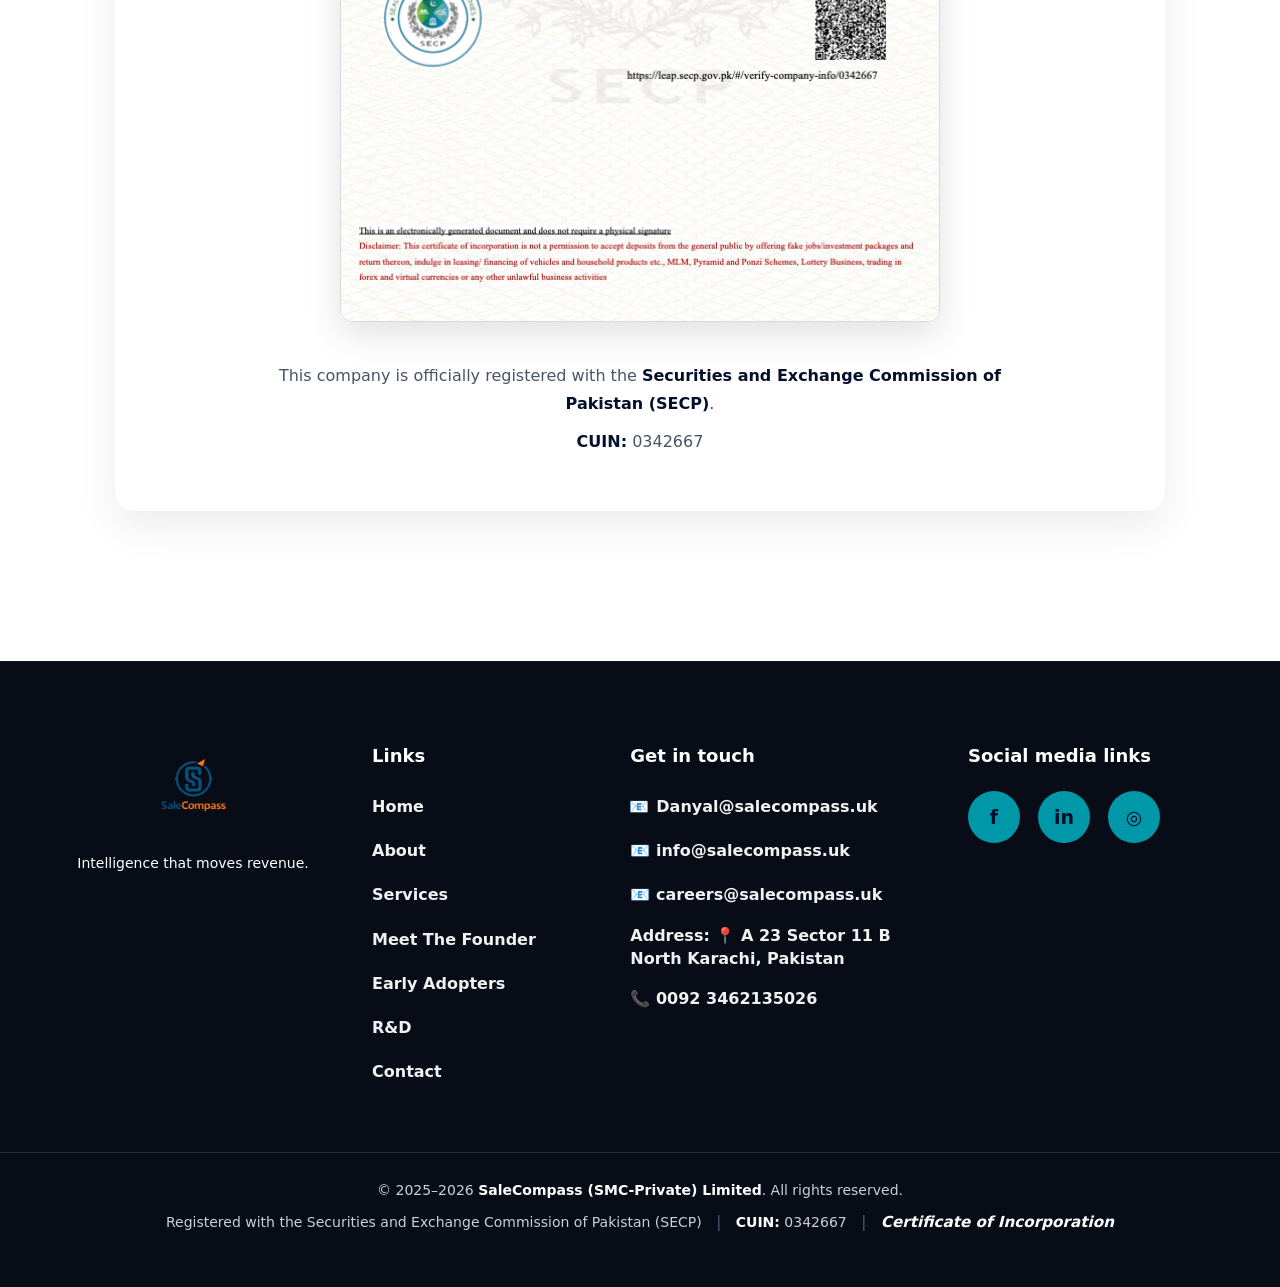
==== commit cf431cb1: "Update about.html" ====
--- a/about.html
+++ b/about.html
@@ -544,7 +544,8 @@
 .logo-img {
   height: 95px !important;
   width: auto !important;
-  margin-bottom: 18px !important;
+  margin-bottom: 8px !important;
+  display: block !important;
 }
 
 .footer-description {
@@ -553,9 +554,7 @@
   line-height: 1.5 !important;
   margin: 0 !important;
   max-width: 260px !important;
-}
-
-.footer-links {
+  text-align: left !important;
   list-style: none !important;
   padding: 0 !important;
   margin: 0 !important;
@@ -657,6 +656,8 @@
 
   .footer-description {
     margin: 0 auto !important;
+    text-align: center !important;
+    margin-left:50px
   }
 
   .footer-links {
@@ -809,38 +810,37 @@
   width: 18px !important;
   min-width: 18px !important;
 }
-.footer-description {
-    margin-top: -18px !important;
-    padding-top: 0 !important;
-    line-height: 1.3 !important;
-}
-
-/* If still too low, reduce further */
+
 .footer-grid > div:first-child {
-    gap: 0 !important;
+  display: flex !important;
+  flex-direction: column !important;
+  align-items: center !important;
+  justify-content: flex-start !important;
+  gap: 8px !important;
 }
 
 .logo-img {
-    margin-bottom: -8px !important;
-}
-.logo-img {
-  height: 150px !important;
-  width: 200px !important;
-  margin-bottom: 18px !important;
+  height: 95px !important;
+  width: auto !important;
+  margin-bottom: 8px !important;
+  display: block !important;
 }
 
 .footer-description {
   color: #ffffff !important;
   font-size: 14px !important;
   line-height: 1.5 !important;
-  margin: 0 !important;
+  margin: 0 auto !important;
   max-width: 260px !important;
-  margin-top:-40px !important;
-}
+  text-align: center !important;
+  padding: 0 !important;
+}
+
 .logo img {
-  height: 130px !important;
-  width: 300px !important;
-  margin-bottom:20px !important;
+  height: 85px !important;
+  width: auto !important;
+  object-fit: contain !important;
+  display: block !important;
 }
 nav.menu {
   display: flex !important;
--- a/assets/styles.css
+++ b/assets/styles.css
@@ -33,17 +33,32 @@
   z-index: 1000;
 }
 
-.nav {
+.site-header .container.nav {
   display: flex;
   align-items: center;
   justify-content: space-between;
-  padding: 14px 0;
-}
-
-.logo img {
-  height: 130px !important;
-  width: 300px !important;
-  margin-bottom:20px !important;
+  gap: 16px;
+  min-height: 86px;
+  position: relative;
+  padding-top: 8px;
+  padding-bottom: 8px;
+}
+
+.site-header .logo {
+  display: flex;
+  align-items: center;
+  flex: 0 0 auto;
+  margin: 0;
+  line-height: 0;
+}
+
+.site-header .logo img {
+  height: 112px !important;
+  width: auto !important;
+  max-width: 260px !important;
+  object-fit: contain !important;
+  margin: 0 !important;
+  display: block;
 }
 
 /* MENU */
@@ -51,6 +66,7 @@
   display: flex;
   align-items: center;
   gap: 22px;
+  margin-left: auto;
   transition: all .3s ease;
 }
 
@@ -59,6 +75,7 @@
   color: #1a1a1a;
   font-size: 15px;
   font-weight: 500;
+  white-space: nowrap;
 }
 
 .menu a.active { color: #06172b; }
@@ -90,24 +107,61 @@
   cursor: pointer;
 }
 
-@media (max-width: 800px) {
+@media (max-width: 900px) {
+  .site-header .container.nav {
+    min-height: 72px;
+    padding-left: 16px;
+    padding-right: 16px;
+  }
+
+  .site-header .logo img {
+    height: 84px !important;
+    width: auto !important;
+    max-width: 200px !important;
+  }
+
   .menu-toggle { display: block; }
 
   .menu {
     position: absolute;
-    top: 60px;
+    top: 100%;
+    left: 0;
     right: 0;
     width: 100%;
     flex-direction: column;
     gap: 12px;
     background: #ffffff;
-    padding: 20px 0;
-    display: none; /* default closed */
+    padding: 18px 16px;
+    display: none;
+    border-top: 1px solid #e5e5e5;
     border-bottom: 1px solid #e5e5e5;
+    box-shadow: 0 10px 24px rgba(0,0,0,0.08);
   }
 
   .menu.open {
     display: flex !important;
+  }
+
+  .menu a {
+    width: 100%;
+    padding: 8px 0;
+  }
+
+  .menu a.btn.primary {
+    text-align: center;
+  }
+}
+
+@media (max-width: 480px) {
+  .site-header .container.nav {
+    min-height: 66px;
+    padding-left: 12px;
+    padding-right: 12px;
+  }
+
+  .site-header .logo img {
+    height: 72px !important;
+    max-width: 170px !important;
   }
 }
 
@@ -520,8 +574,201 @@
 }
 
 /* =========================
-   BREAKPOINTS
+   R&D PHOTO LAYOUT FIXES
    ========================= */
+.publication-photo-section .publication-photo-grid {
+  display: grid !important;
+  grid-template-columns: repeat(2, minmax(0, 1fr)) !important;
+  gap: 24px !important;
+  align-items: start !important;
+  max-width: 1100px !important;
+  margin: 0 auto !important;
+}
+
+.publication-photo-section .photo-card {
+  padding: 16px !important;
+  background: #ffffff !important;
+  display: flex !important;
+  align-items: center !important;
+  justify-content: center !important;
+  border-radius: 24px !important;
+}
+
+.publication-photo-section .photo-card img {
+  width: 100% !important;
+  height: auto !important;
+  object-fit: contain !important;
+  display: block !important;
+}
+
+.publication-photo-section .photo-card:last-child {
+  grid-column: 1 / -1 !important;
+  max-width: 560px !important;
+  margin: 0 auto !important;
+}
+
+.icet-photo-showcase {
+  max-width: 900px !important;
+  margin: 0 auto !important;
+  background: transparent !important;
+  box-shadow: none !important;
+  border-radius: 0 !important;
+  overflow: visible !important;
+}
+
+.icet-single-photo {
+  margin-bottom: 28px !important;
+  background: #ffffff !important;
+  border-radius: 24px !important;
+  overflow: hidden !important;
+  box-shadow: 0 18px 45px rgba(3,16,43,0.12) !important;
+}
+
+.icet-single-photo:last-child {
+  margin-bottom: 0 !important;
+}
+
+.research-collab-photo,
+.repo-photo {
+  max-width: 740px !important;
+  margin: 0 auto !important;
+}
+
+@media (max-width: 768px) {
+  .publication-photo-section .publication-photo-grid {
+    grid-template-columns: 1fr !important;
+  }
+
+  .publication-photo-section .photo-card:last-child {
+    grid-column: auto !important;
+    max-width: 100% !important;
+  }
+
+  .icet-single-photo {
+    margin-bottom: 20px !important;
+  }
+}
+
+/* =========================
+   RESPONSIVE SITE-WIDE IMPROVEMENTS
+   ========================= */
+
+@media (max-width: 1200px) {
+  .container {
+    width: 94%;
+  }
+
+  .hero .container,
+  .problem-section .container,
+  .core-features .container,
+  .about-hero .container,
+  .contact-wrapper {
+    gap: 24px;
+  }
+}
+
+@media (max-width: 900px) {
+  body {
+    font-size: 15px;
+  }
+
+  .hero,
+  .problem-section,
+  .core-features,
+  .about-hero,
+  .contact-wrapper {
+    padding-left: 0;
+    padding-right: 0;
+  }
+
+  .hero .container,
+  .problem-section .container,
+  .core-features .container,
+  .about-hero .container,
+  .contact-wrapper {
+    flex-direction: column;
+    align-items: stretch;
+  }
+
+  .feature-grid,
+  .footer-grid,
+  .footer-four-col {
+    grid-template-columns: 1fr 1fr;
+  }
+}
+
+@media (max-width: 768px) {
+  .container {
+    width: 95%;
+    padding: 0 12px;
+  }
+
+  .hero {
+    padding: 40px 0;
+  }
+
+  .hero-text h1,
+  .problem-section h2,
+  .about-hero h1,
+  .core-title {
+    font-size: clamp(1.7rem, 6vw, 2.4rem);
+    line-height: 1.2;
+  }
+
+  .lead,
+  .problem-section p.intro,
+  .about-hero .hero-subtext {
+    font-size: 1rem;
+  }
+
+  .feature-grid,
+  .footer-grid,
+  .footer-four-col,
+  .pricing-container {
+    grid-template-columns: 1fr;
+    flex-direction: column;
+  }
+
+  .pricing-card,
+  .feature-card,
+  .solution-box,
+  .contact-left,
+  .contact-right {
+    width: 100%;
+    max-width: 100%;
+  }
+
+  .cta {
+    flex-direction: column;
+    align-items: stretch;
+  }
+
+  .cta a,
+  .btn.primary,
+  .btn.outline {
+    width: 100%;
+    text-align: center;
+  }
+}
+
+@media (max-width: 480px) {
+  .hero {
+    padding: 30px 0;
+  }
+
+  .problem-section,
+  .core-features,
+  .about-hero {
+    padding: 40px 0;
+  }
+
+  .feature-card,
+  .solution-box,
+  .contact-form,
+  .booking-card {
+    padding: 16px;
+  }
+}
 
 /* Large laptops (≤1366px) */
 @media (max-width: 1366px) {
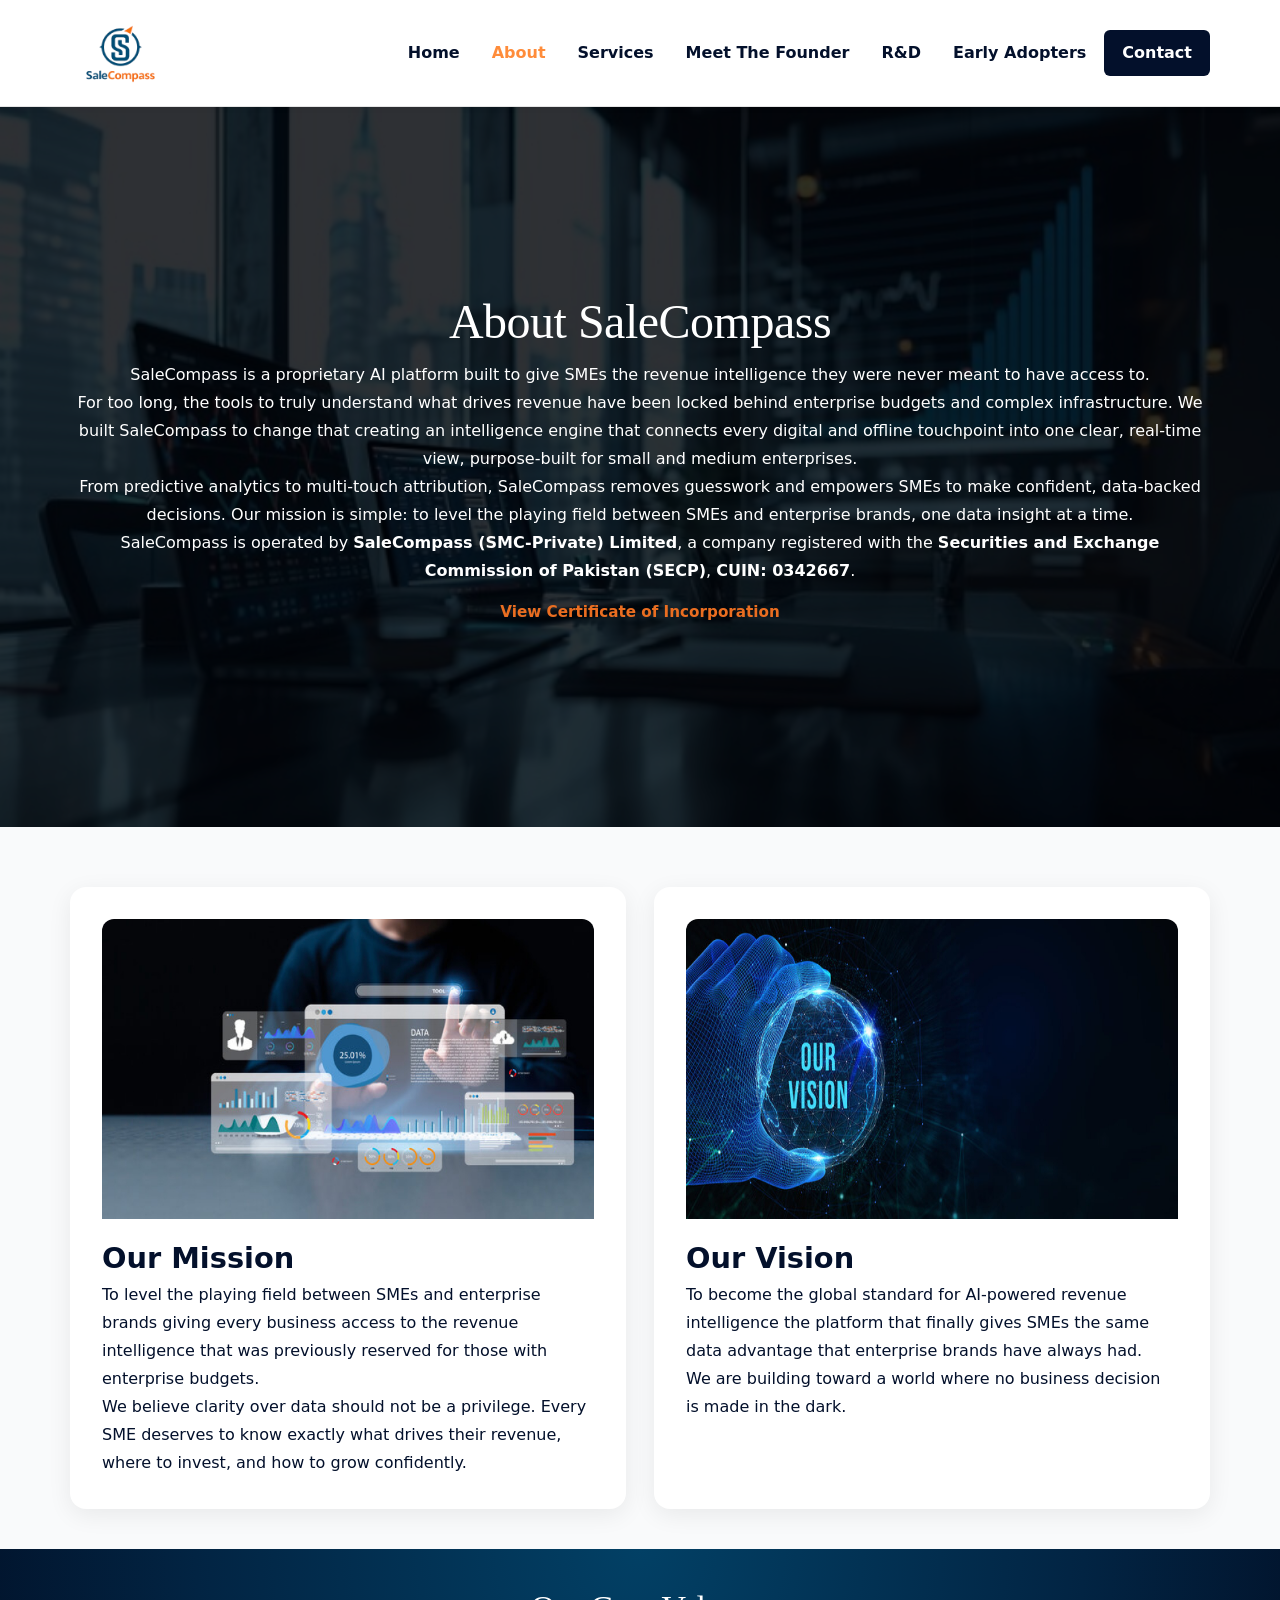
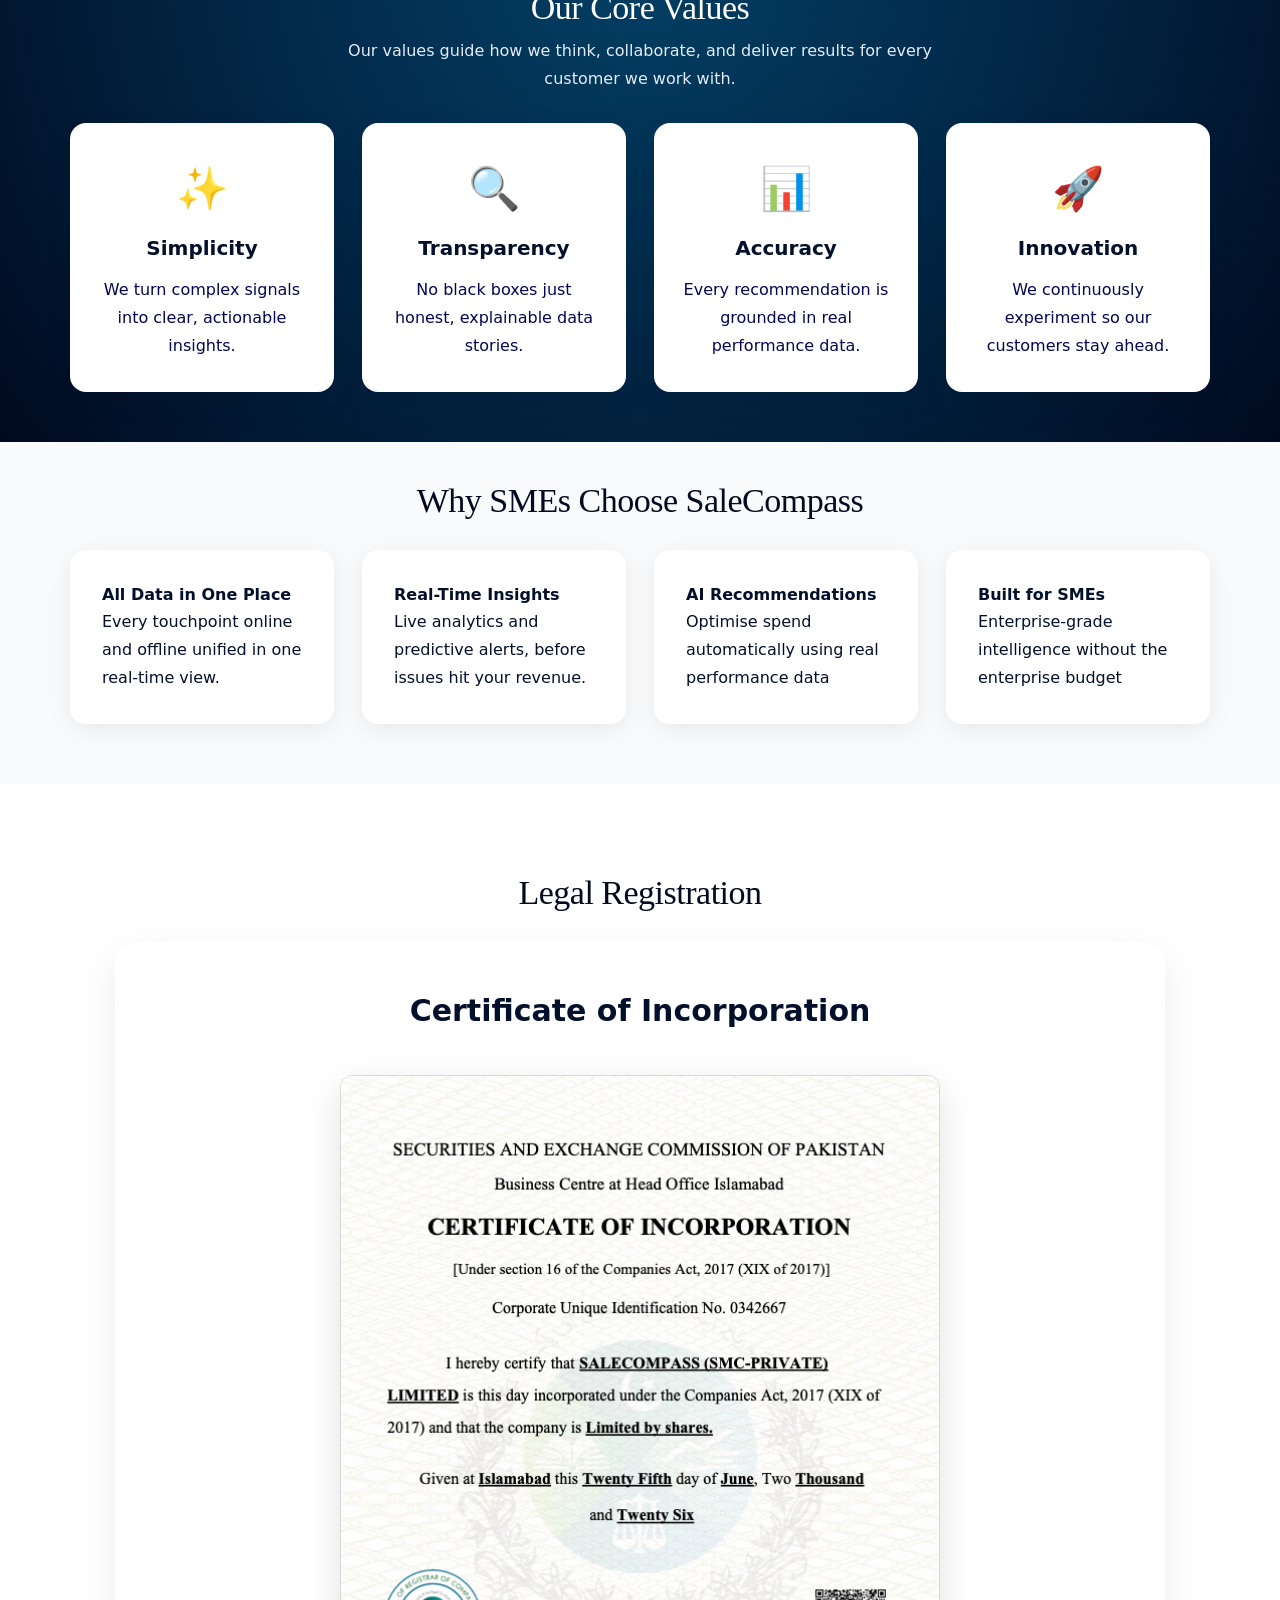
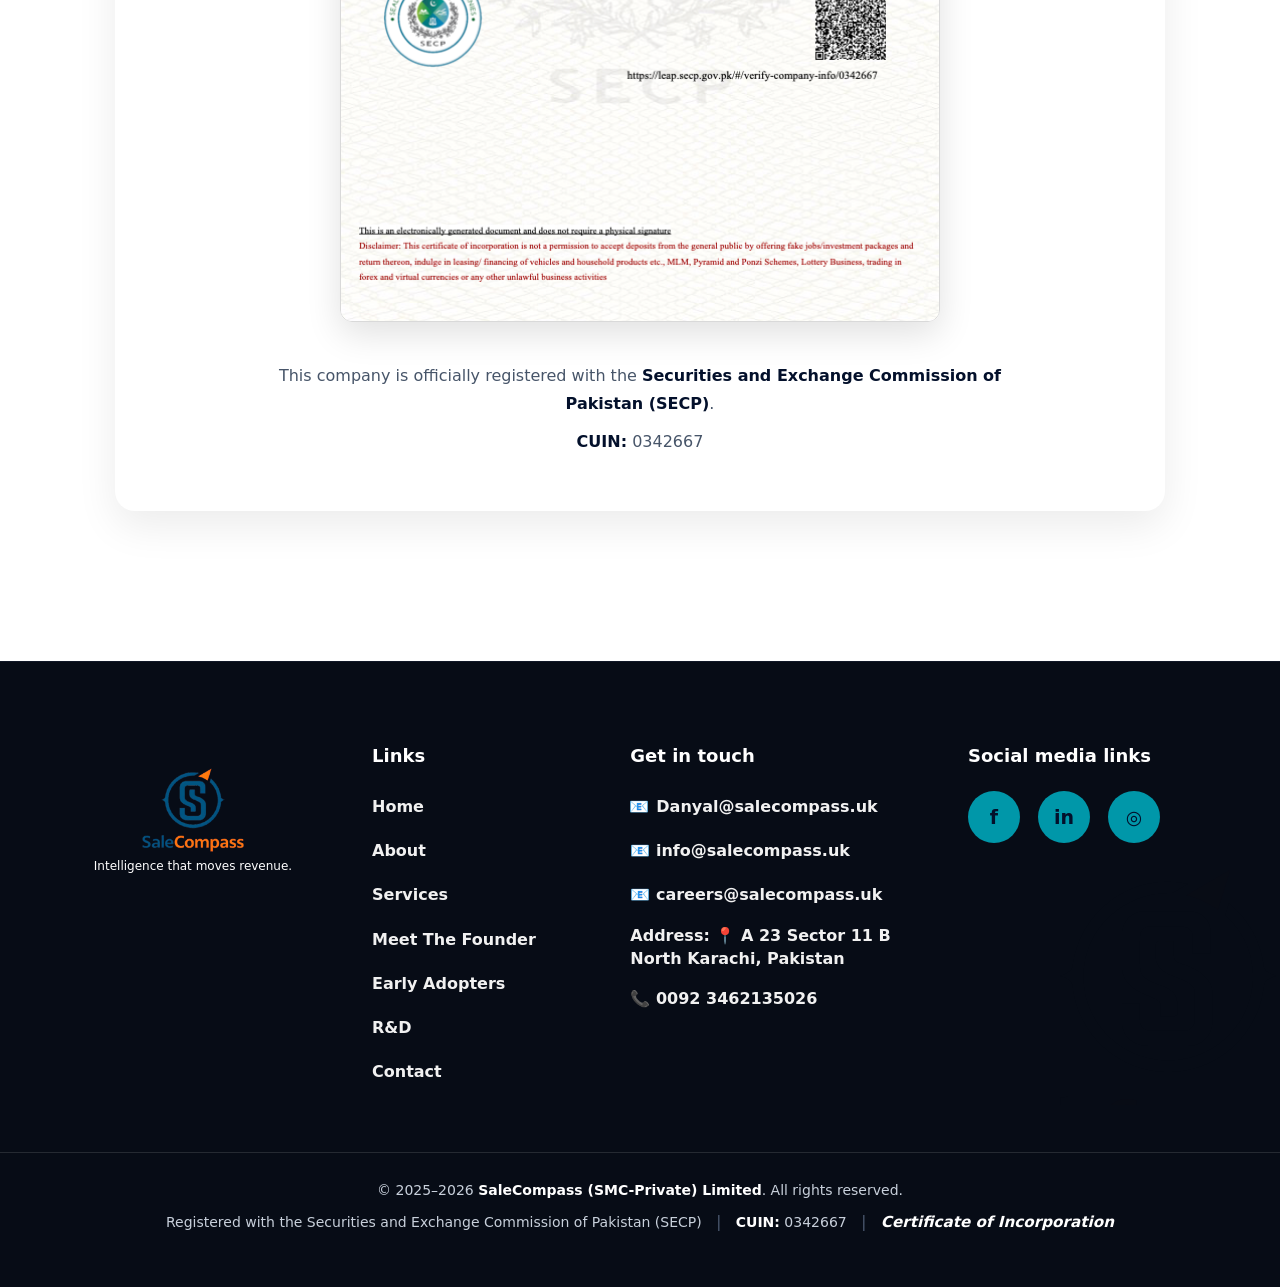
==== commit 6a193e14: "Update about.html" ====
--- a/about.html
+++ b/about.html
@@ -657,7 +657,8 @@
   .footer-description {
     margin: 0 auto !important;
     text-align: center !important;
-    margin-left:50px
+    margin-left: 0 !important;
+    width: 100% !important;
   }
 
   .footer-links {
@@ -816,20 +817,22 @@
   flex-direction: column !important;
   align-items: center !important;
   justify-content: flex-start !important;
-  gap: 8px !important;
+  text-align: center !important;
+  gap: 6px !important;
 }
 
 .logo-img {
-  height: 95px !important;
+  height: 120px !important;
   width: auto !important;
-  margin-bottom: 8px !important;
+  object-fit: contain !important;
   display: block !important;
+  margin-bottom: 6px !important;
 }
 
 .footer-description {
   color: #ffffff !important;
-  font-size: 14px !important;
-  line-height: 1.5 !important;
+  font-size: 12px !important;
+  line-height: 1.3 !important;
   margin: 0 auto !important;
   max-width: 260px !important;
   text-align: center !important;
@@ -842,6 +845,26 @@
   object-fit: contain !important;
   display: block !important;
 }
+
+@media (max-width: 768px) {
+  .site-footer .footer-grid > div:first-child {
+    display: flex !important;
+    flex-direction: column !important;
+    align-items: center !important;
+    justify-content: center !important;
+    width: 100% !important;
+  }
+
+  .site-footer .footer-description {
+    margin: 8px auto 0 !important;
+    margin-left: 0 !important;
+    max-width: 260px !important;
+    width: 100% !important;
+    text-align: center !important;
+    display: block !important;
+  }
+}
+
 nav.menu {
   display: flex !important;
   align-items: center !important;
@@ -1312,6 +1335,42 @@
     .certificate-wrapper img{
         max-width:100%;
     }
+}
+.footer-logo {
+  display: block !important;
+  width: auto !important;
+  height: 120px !important;
+  object-fit: contain !important;
+  margin: 0 !important;
+}
+
+.footer-description {
+  margin: -18px 0 0 !important;
+  padding: 0 !important;
+  max-width: 280px !important;
+  color: #ffffff !important;
+  font-size: 12px !important;
+  line-height: 1.3 !important;
+}
+.logo-img {
+  height: 150px !important;
+  width: auto !important;
+  object-fit: contain !important;
+  display: block !important;
+  margin-bottom: 6px !important;
+}
+
+.footer-description {
+  color: #ffffff !important;
+  font-size: 12px !important;
+  line-height: 1.3 !important;
+  margin: 0 auto !important;
+  max-width: 260px !important;
+  text-align: center !important;
+  padding: 0 !important;
+  margin-top:-45px !important;
+  margin-bottom: 6px !important;
+
 }
   </style>
 </head>
